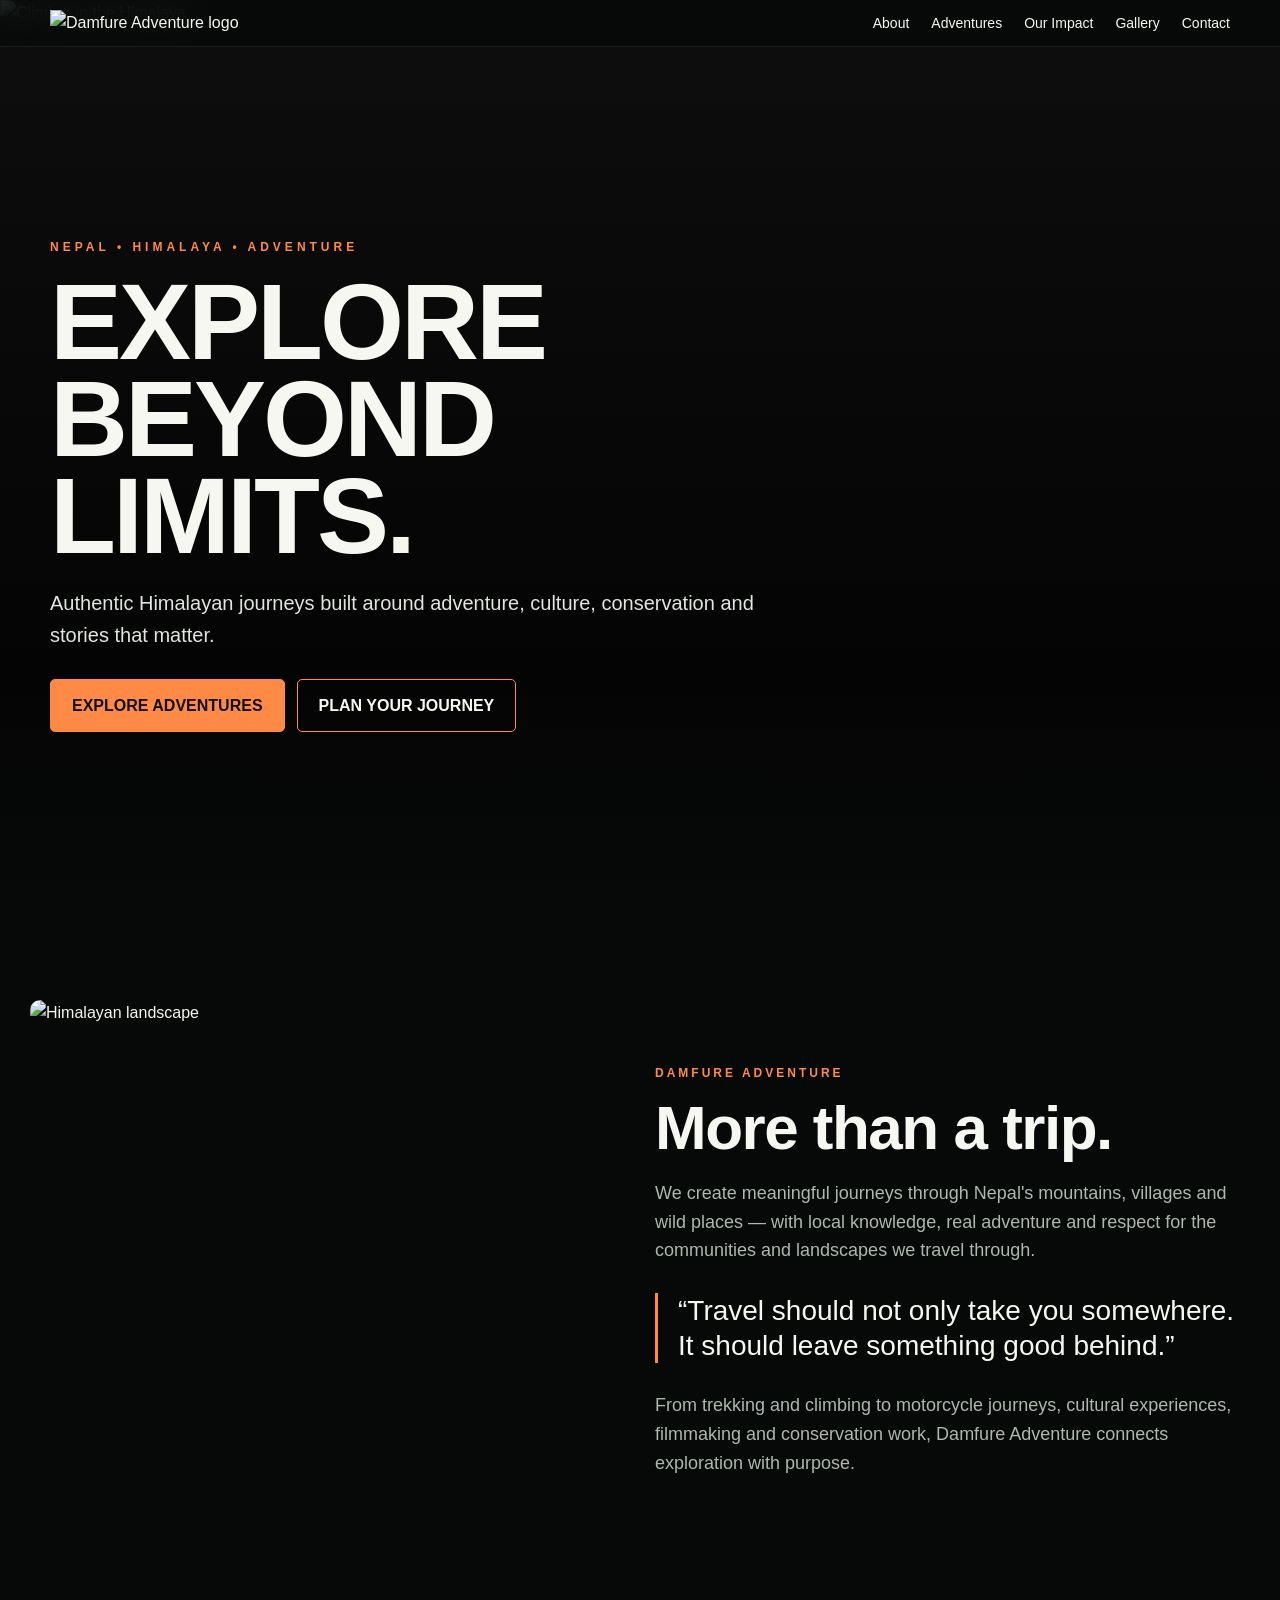
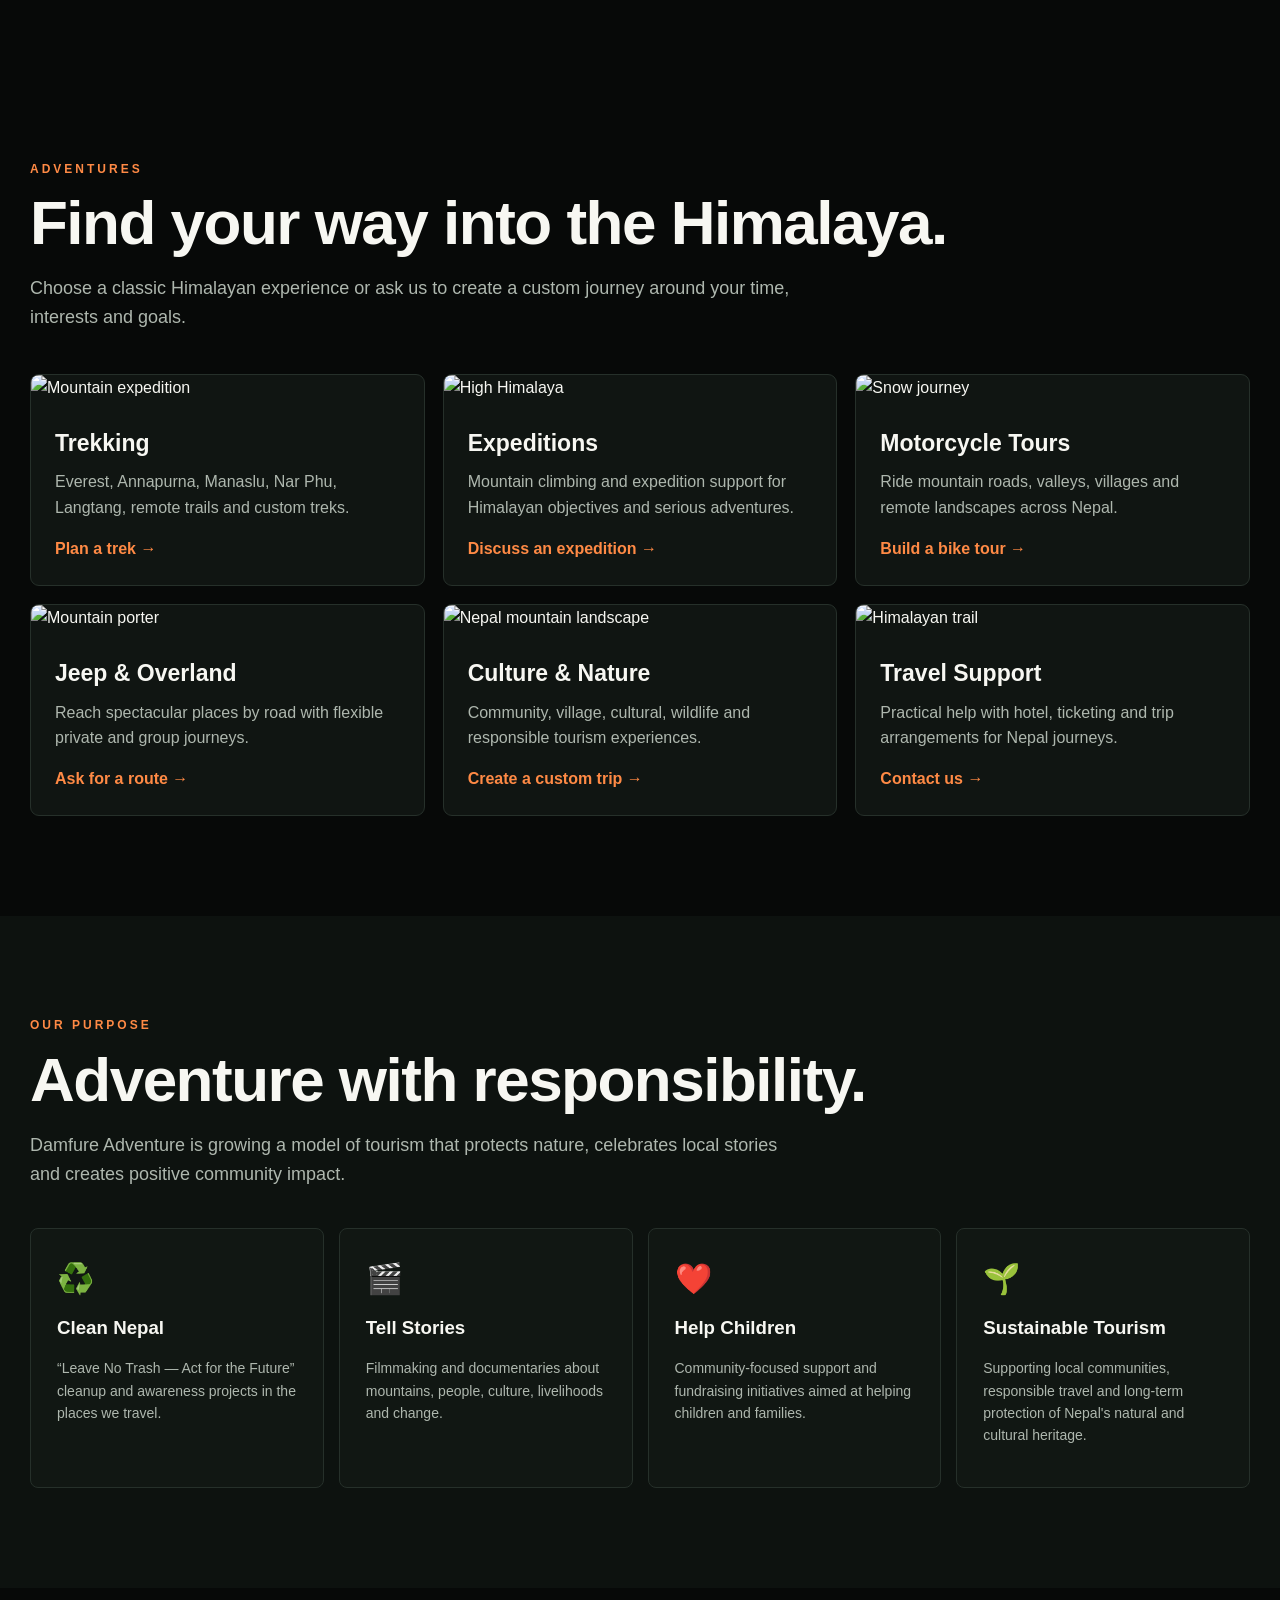
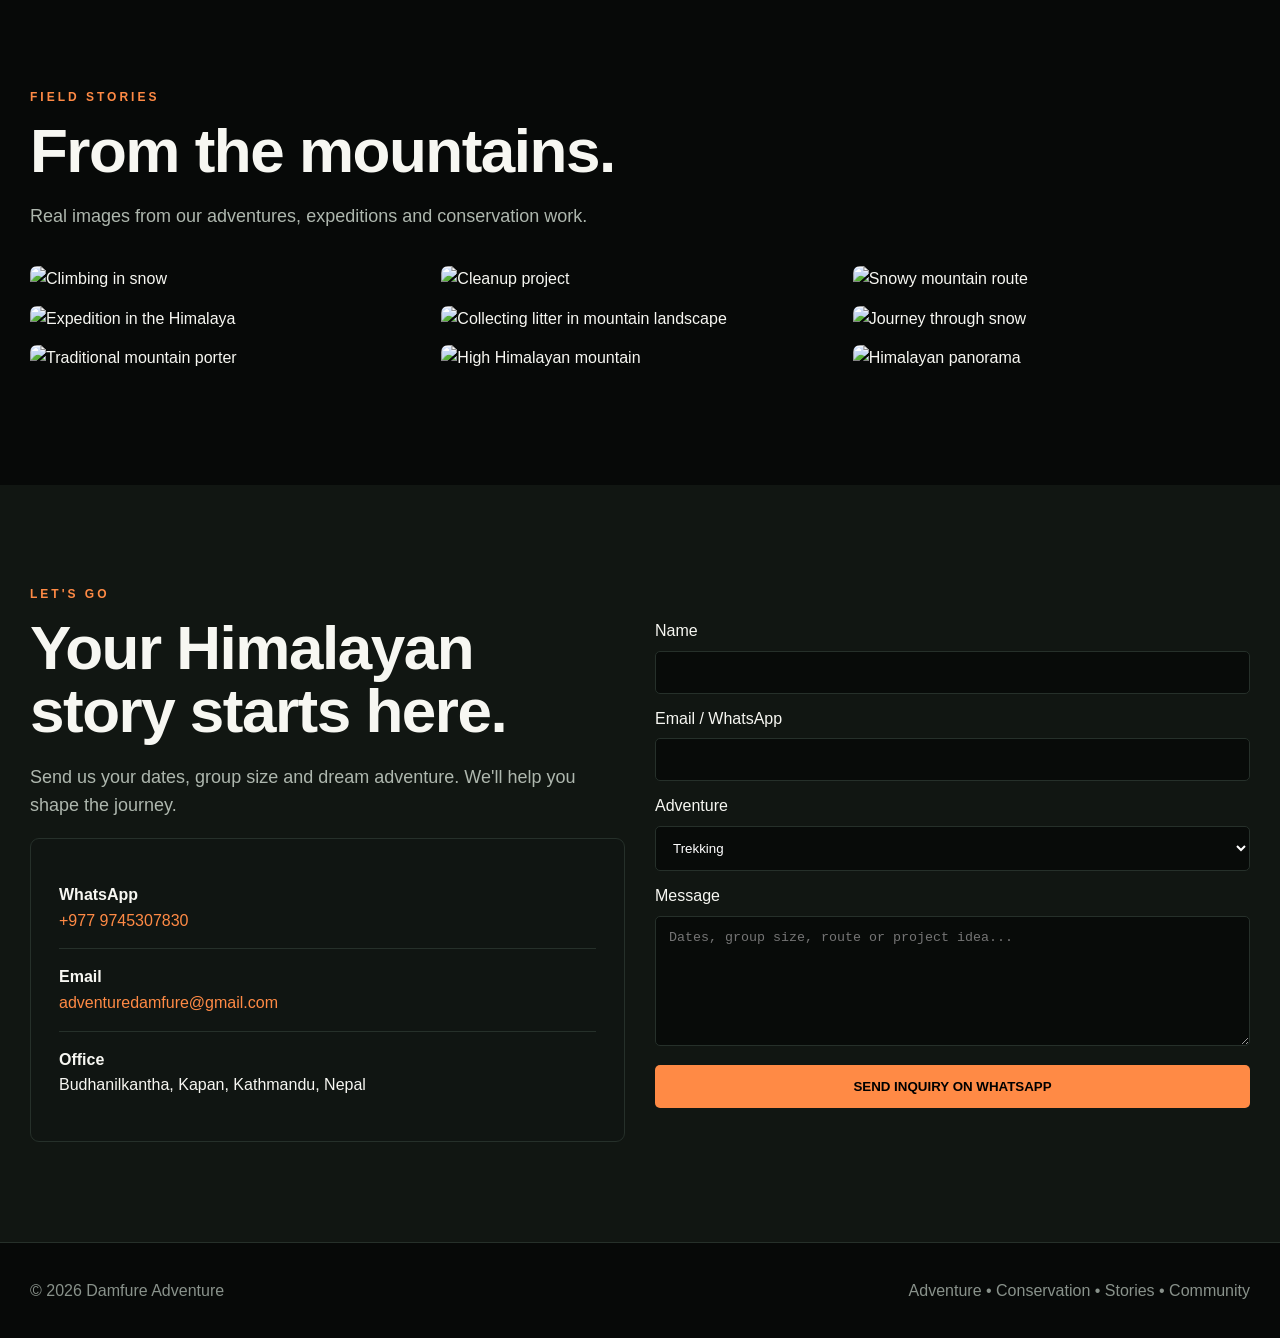
==== index.html @ 3d4c9608 "Add files via upload" ====
<!doctype html>
<html lang="en"><head><meta charset="utf-8"><meta name="viewport" content="width=device-width,initial-scale=1">
<meta name="description" content="Damfure Adventure — Himalayan trekking, expeditions, motorcycle tours, cultural journeys, conservation, filmmaking and sustainable tourism in Nepal.">
<title>Damfure Adventure | Explore Beyond Limits</title><link rel="stylesheet" href="style.css"></head>
<body>
<header class="nav"><div class="navin"><a href="#home"><img class="logo" src="assets/logo.jpg" alt="Damfure Adventure logo"></a>
<button class="menu">MENU</button><nav class="navlinks"><a href="#about">About</a><a href="#adventures">Adventures</a><a href="#impact">Our Impact</a><a href="#gallery">Gallery</a><a href="#contact">Contact</a></nav></div></header>

<section class="hero" id="home"><img class="heroimg" src="assets/mountain-climb.jpg" alt="Climber in the Himalaya"><div class="shade"></div><div class="heroin">
<div class="eyebrow">NEPAL • HIMALAYA • ADVENTURE</div><h1>EXPLORE<br>BEYOND<br>LIMITS.</h1>
<p>Authentic Himalayan journeys built around adventure, culture, conservation and stories that matter.</p>
<div class="buttons"><a class="btn primary" href="#adventures">EXPLORE ADVENTURES</a><a class="btn" href="#contact">PLAN YOUR JOURNEY</a></div>
</div></section>

<section class="section" id="about"><div class="wrap"><div class="aboutgrid"><img class="aboutphoto" src="assets/himalaya-view.jpg" alt="Himalayan landscape"><div>
<div class="kicker">DAMFURE ADVENTURE</div><h2>More than a trip.</h2><p class="lead">We create meaningful journeys through Nepal's mountains, villages and wild places — with local knowledge, real adventure and respect for the communities and landscapes we travel through.</p>
<div class="quote">“Travel should not only take you somewhere. It should leave something good behind.”</div>
<p class="lead">From trekking and climbing to motorcycle journeys, cultural experiences, filmmaking and conservation work, Damfure Adventure connects exploration with purpose.</p>
</div></div></div></section>

<section class="section" id="adventures"><div class="wrap"><div class="kicker">ADVENTURES</div><h2>Find your way into the Himalaya.</h2><p class="lead">Choose a classic Himalayan experience or ask us to create a custom journey around your time, interests and goals.</p>
<div class="grid">
<article class="card"><img class="cardimg" src="assets/expedition.jpg" alt="Mountain expedition"><div class="cardbody"><h3>Trekking</h3><p>Everest, Annapurna, Manaslu, Nar Phu, Langtang, remote trails and custom treks.</p><a class="smalllink" href="#contact">Plan a trek →</a></div></article>
<article class="card"><img class="cardimg" src="assets/high-himalaya.jpg" alt="High Himalaya"><div class="cardbody"><h3>Expeditions</h3><p>Mountain climbing and expedition support for Himalayan objectives and serious adventures.</p><a class="smalllink" href="#contact">Discuss an expedition →</a></div></article>
<article class="card"><img class="cardimg" src="assets/snow-journey.jpg" alt="Snow journey"><div class="cardbody"><h3>Motorcycle Tours</h3><p>Ride mountain roads, valleys, villages and remote landscapes across Nepal.</p><a class="smalllink" href="#contact">Build a bike tour →</a></div></article>
<article class="card"><img class="cardimg" src="assets/porter.jpg" alt="Mountain porter"><div class="cardbody"><h3>Jeep & Overland</h3><p>Reach spectacular places by road with flexible private and group journeys.</p><a class="smalllink" href="#contact">Ask for a route →</a></div></article>
<article class="card"><img class="cardimg" src="assets/himalaya-view.jpg" alt="Nepal mountain landscape"><div class="cardbody"><h3>Culture & Nature</h3><p>Community, village, cultural, wildlife and responsible tourism experiences.</p><a class="smalllink" href="#contact">Create a custom trip →</a></div></article>
<article class="card"><img class="cardimg" src="assets/snow-route.jpg" alt="Himalayan trail"><div class="cardbody"><h3>Travel Support</h3><p>Practical help with hotel, ticketing and trip arrangements for Nepal journeys.</p><a class="smalllink" href="#contact">Contact us →</a></div></article>
</div></div></section>

<section class="section impact" id="impact"><div class="wrap"><div class="kicker">OUR PURPOSE</div><h2>Adventure with responsibility.</h2><p class="lead">Damfure Adventure is growing a model of tourism that protects nature, celebrates local stories and creates positive community impact.</p>
<div class="impactgrid">
<div class="impactcard"><div class="icon">♻️</div><h3>Clean Nepal</h3><p>“Leave No Trash — Act for the Future” cleanup and awareness projects in the places we travel.</p></div>
<div class="impactcard"><div class="icon">🎬</div><h3>Tell Stories</h3><p>Filmmaking and documentaries about mountains, people, culture, livelihoods and change.</p></div>
<div class="impactcard"><div class="icon">❤️</div><h3>Help Children</h3><p>Community-focused support and fundraising initiatives aimed at helping children and families.</p></div>
<div class="impactcard"><div class="icon">🌱</div><h3>Sustainable Tourism</h3><p>Supporting local communities, responsible travel and long-term protection of Nepal's natural and cultural heritage.</p></div>
</div></div></section>

<section class="section" id="gallery"><div class="wrap"><div class="kicker">FIELD STORIES</div><h2>From the mountains.</h2><p class="lead">Real images from our adventures, expeditions and conservation work.</p>
<div class="gallery">
<img src="assets/mountain-climb.jpg" alt="Climbing in snow"><img src="assets/expedition.jpg" alt="Expedition in the Himalaya"><img src="assets/porter.jpg" alt="Traditional mountain porter"><img src="assets/cleanup-team.jpg" alt="Cleanup project"><img src="assets/cleanup-mountain.jpg" alt="Collecting litter in mountain landscape"><img src="assets/high-himalaya.jpg" alt="High Himalayan mountain"><img src="assets/snow-route.jpg" alt="Snowy mountain route"><img src="assets/snow-journey.jpg" alt="Journey through snow"><img src="assets/himalaya-view.jpg" alt="Himalayan panorama">
</div></div></section>

<section class="section contact" id="contact"><div class="wrap"><div class="contactgrid"><div>
<div class="kicker">LET'S GO</div><h2>Your Himalayan story starts here.</h2><p class="lead">Send us your dates, group size and dream adventure. We'll help you shape the journey.</p>
<div class="contactbox">
<div class="contactrow"><strong>WhatsApp</strong><a class="orange" href="https://wa.me/9779745307830">+977 9745307830</a></div>
<div class="contactrow"><strong>Email</strong><a class="orange" href="mailto:adventuredamfure@gmail.com">adventuredamfure@gmail.com</a></div>
<div class="contactrow"><strong>Office</strong>Budhanilkantha, Kapan, Kathmandu, Nepal</div>
</div></div>
<form class="form" id="inquiryForm"><label>Name</label><input id="name" required><label>Email / WhatsApp</label><input id="contact" required>
<label>Adventure</label><select id="trip"><option>Trekking</option><option>Expedition</option><option>Motorcycle Tour</option><option>Jeep / Overland</option><option>Culture / Nature</option><option>Custom Trip</option><option>Cleanup / Conservation</option><option>Filmmaking / Documentary</option><option>Community / Children Support</option></select>
<label>Message</label><textarea id="message" placeholder="Dates, group size, route or project idea..."></textarea><button type="submit">SEND INQUIRY ON WHATSAPP</button></form>
</div></div></section>
<footer class="footer"><div class="footerin"><div>© 2026 Damfure Adventure</div><div>Adventure • Conservation • Stories • Community</div></div></footer>
<script src="script.js"></script></body></html>
---- style.css ----
:root{--black:#070908;--ink:#101512;--white:#f7f7f2;--muted:#aeb7ae;--orange:#ff8a45;--line:#26302a;--gold:#d9b46b}
*{box-sizing:border-box}html{scroll-behavior:smooth}body{margin:0;background:var(--black);color:var(--white);font-family:Inter,Arial,Helvetica,sans-serif;line-height:1.6}a{text-decoration:none;color:inherit}
.nav{position:fixed;z-index:50;top:0;left:0;right:0;background:rgba(7,9,8,.78);backdrop-filter:blur(14px);border-bottom:1px solid rgba(255,255,255,.08)}
.navin{max-width:1220px;margin:auto;padding:10px 20px;display:flex;align-items:center;justify-content:space-between}.logo{height:58px;width:auto}.navlinks{display:flex;gap:22px;align-items:center;font-size:14px}.navlinks a:hover{color:var(--orange)}
.menu{display:none;background:none;border:1px solid var(--line);color:white;padding:9px 12px;border-radius:5px}
.hero{min-height:100vh;position:relative;display:flex;align-items:flex-end;overflow:hidden;background:#111}
.heroimg{position:absolute;inset:0;width:100%;height:100%;object-fit:cover;filter:saturate(.9);opacity:.72}.shade{position:absolute;inset:0;background:linear-gradient(180deg,rgba(0,0,0,.2),rgba(0,0,0,.78) 75%,var(--black))}
.heroin{position:relative;z-index:2;max-width:1220px;width:100%;margin:auto;padding:160px 20px 90px}.eyebrow{color:var(--orange);letter-spacing:4px;font-size:12px;font-weight:800}.hero h1{font-size:clamp(52px,9vw,108px);line-height:.9;margin:16px 0 22px;max-width:900px;letter-spacing:-3px}.hero p{font-size:20px;color:#e0e5df;max-width:720px}.buttons{display:flex;gap:12px;flex-wrap:wrap;margin-top:28px}.btn{display:inline-block;padding:13px 21px;border:1px solid var(--orange);border-radius:5px;font-weight:800}.btn.primary{background:var(--orange);color:#101010}.section{padding:100px 20px}.wrap{max-width:1220px;margin:auto}.kicker{font-size:12px;color:var(--orange);font-weight:800;letter-spacing:3px}.section h2{font-size:clamp(34px,5vw,62px);line-height:1.02;margin:12px 0 20px;letter-spacing:-1.5px}.lead{max-width:780px;color:var(--muted);font-size:18px}.grid{display:grid;grid-template-columns:repeat(3,1fr);gap:18px;margin-top:42px}.card{background:var(--ink);border:1px solid var(--line);border-radius:9px;overflow:hidden}.cardimg{width:100%;height:230px;object-fit:cover}.cardbody{padding:24px}.card h3{margin:0 0 8px;font-size:23px}.card p{color:var(--muted);margin:0 0 15px}.smalllink{color:var(--orange);font-weight:800}.impact{background:#0d120f}.impactgrid{display:grid;grid-template-columns:repeat(4,1fr);gap:15px;margin-top:40px}.impactcard{padding:26px;border:1px solid var(--line);background:#111713;border-radius:8px}.impactcard .icon{font-size:30px}.impactcard h3{margin:10px 0 5px}.impactcard p{color:var(--muted);font-size:14px}
.gallery{columns:3 260px;column-gap:14px;margin-top:35px}.gallery img{width:100%;margin:0 0 14px;border-radius:7px;display:block;break-inside:avoid}.aboutgrid,.contactgrid{display:grid;grid-template-columns:1fr 1fr;gap:30px;align-items:center}.aboutphoto{width:100%;height:560px;object-fit:cover;border-radius:10px}.quote{font-size:28px;line-height:1.25;border-left:3px solid var(--orange);padding-left:20px;margin:28px 0}.contact{background:#111612}.contactbox{background:var(--ink);padding:28px;border:1px solid var(--line);border-radius:9px}.contactrow{padding:15px 0;border-bottom:1px solid var(--line)}.contactrow:last-child{border-bottom:0}.contactrow strong{display:block}.orange{color:var(--orange)}
.form input,.form textarea,.form select{width:100%;padding:13px;margin:7px 0 12px;background:#080b09;color:white;border:1px solid var(--line);border-radius:5px}.form textarea{min-height:130px}.form button{width:100%;padding:14px;background:var(--orange);border:0;border-radius:5px;font-weight:900;cursor:pointer}.footer{padding:35px 20px;border-top:1px solid var(--line);color:#89928b}.footerin{max-width:1220px;margin:auto;display:flex;justify-content:space-between;gap:20px;flex-wrap:wrap}
@media(max-width:850px){.navlinks{display:none}.menu{display:block}.nav.open .navlinks{display:flex;position:absolute;left:0;right:0;top:78px;background:#090c0a;flex-direction:column;padding:20px}.grid,.impactgrid,.aboutgrid,.contactgrid{grid-template-columns:1fr}.hero h1{font-size:60px}.aboutphoto{height:420px}.section{padding:75px 18px}}
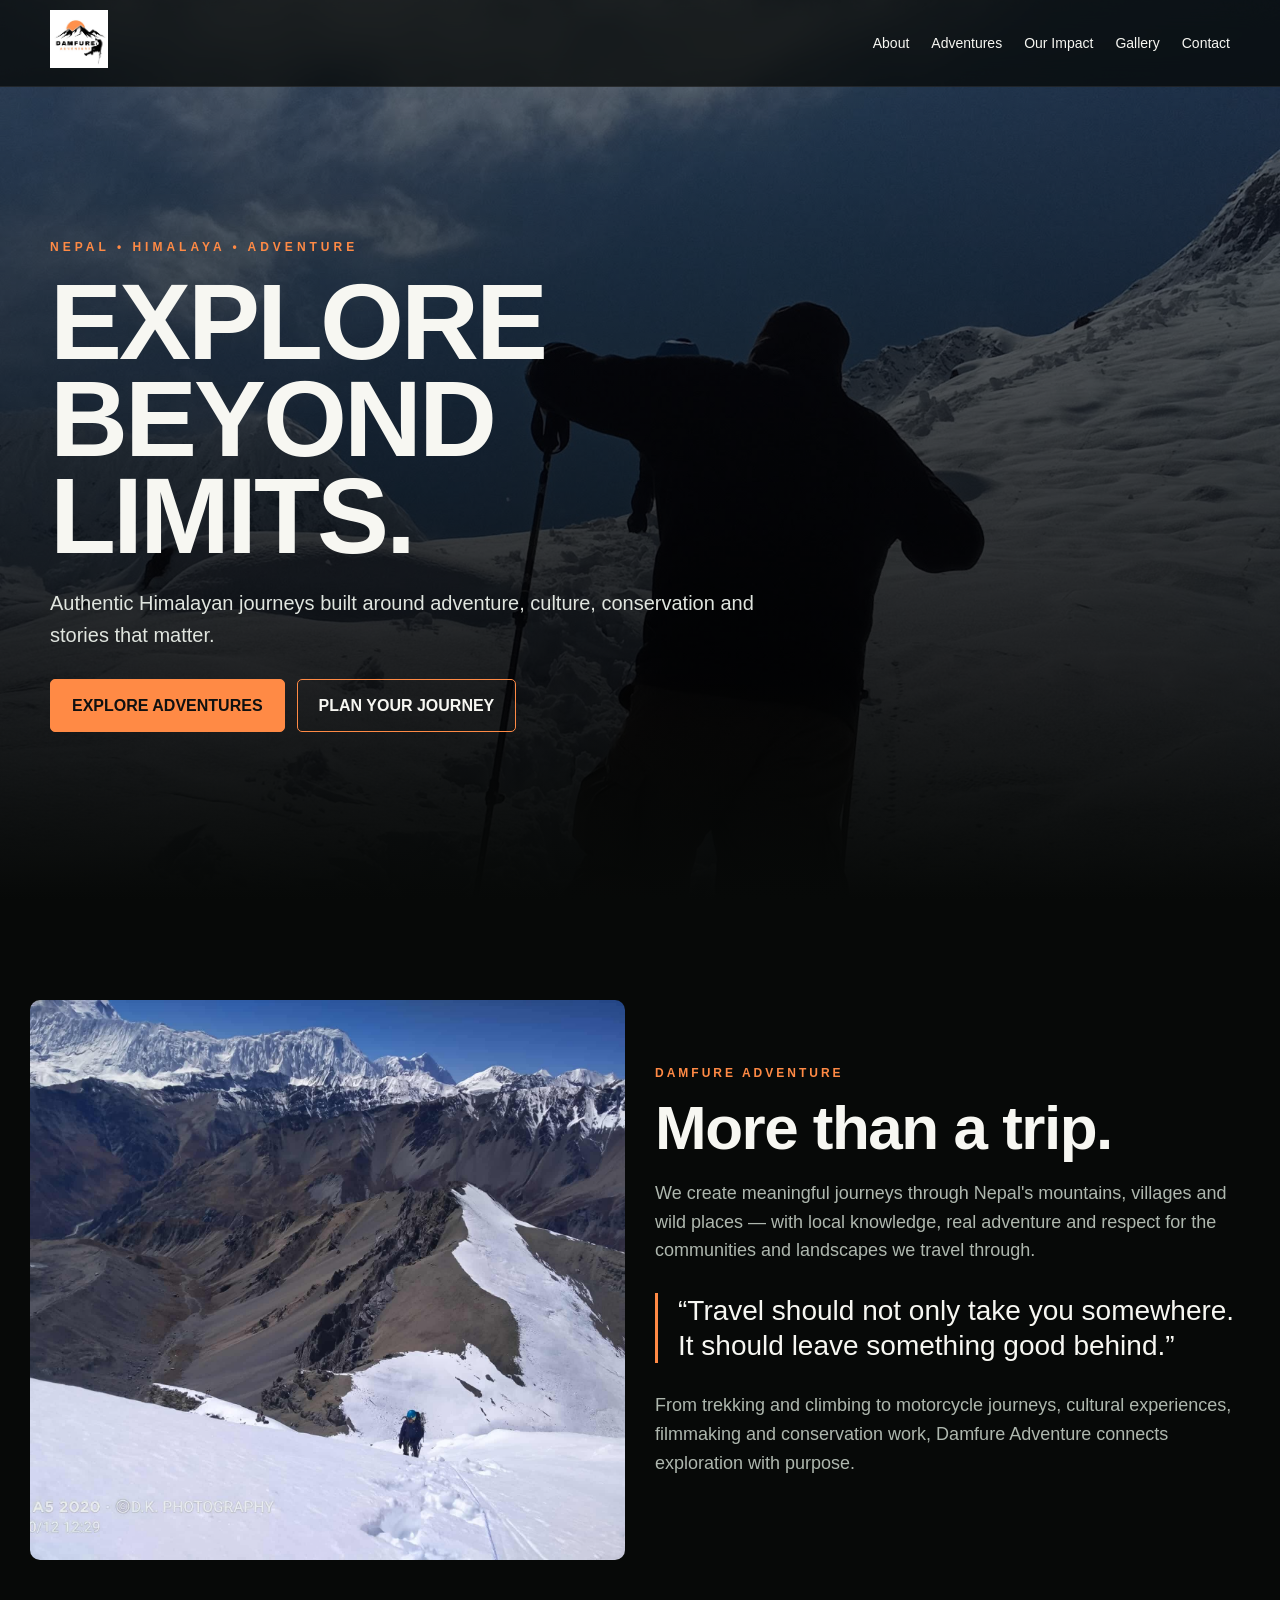
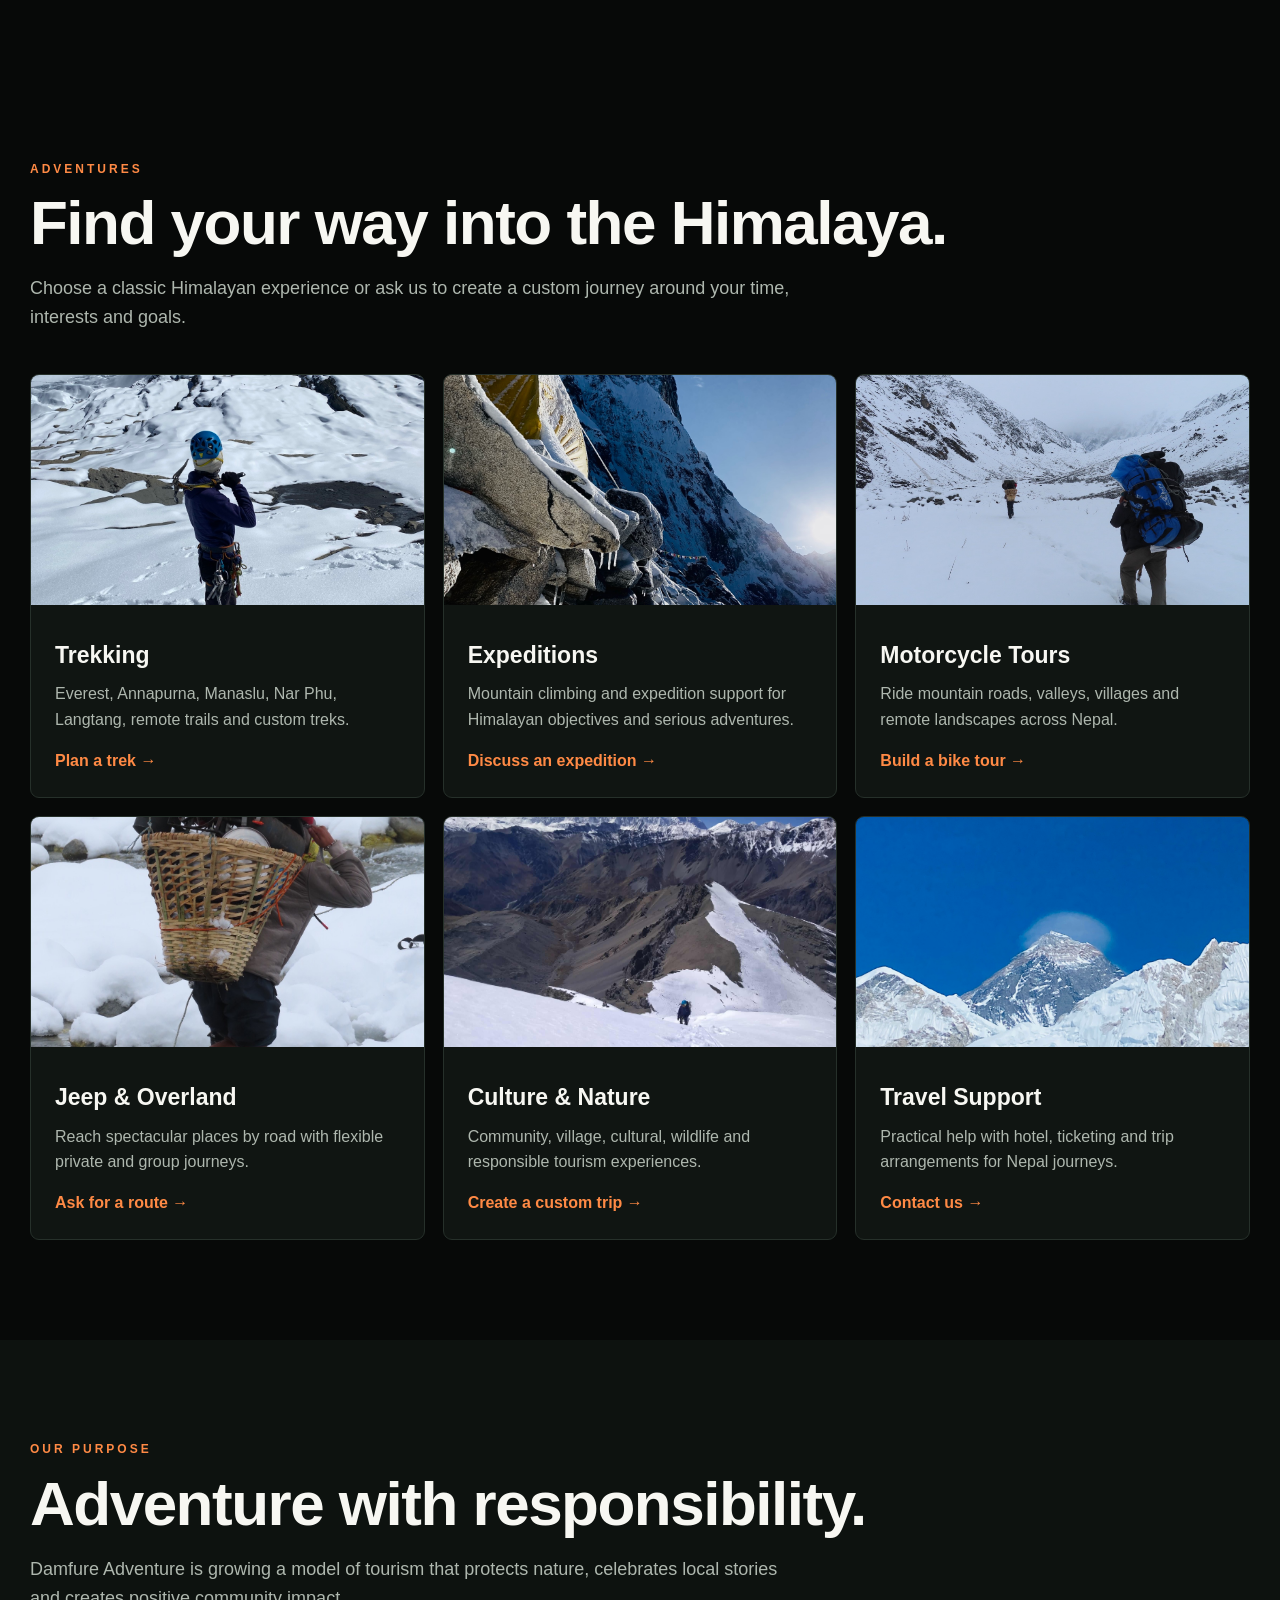
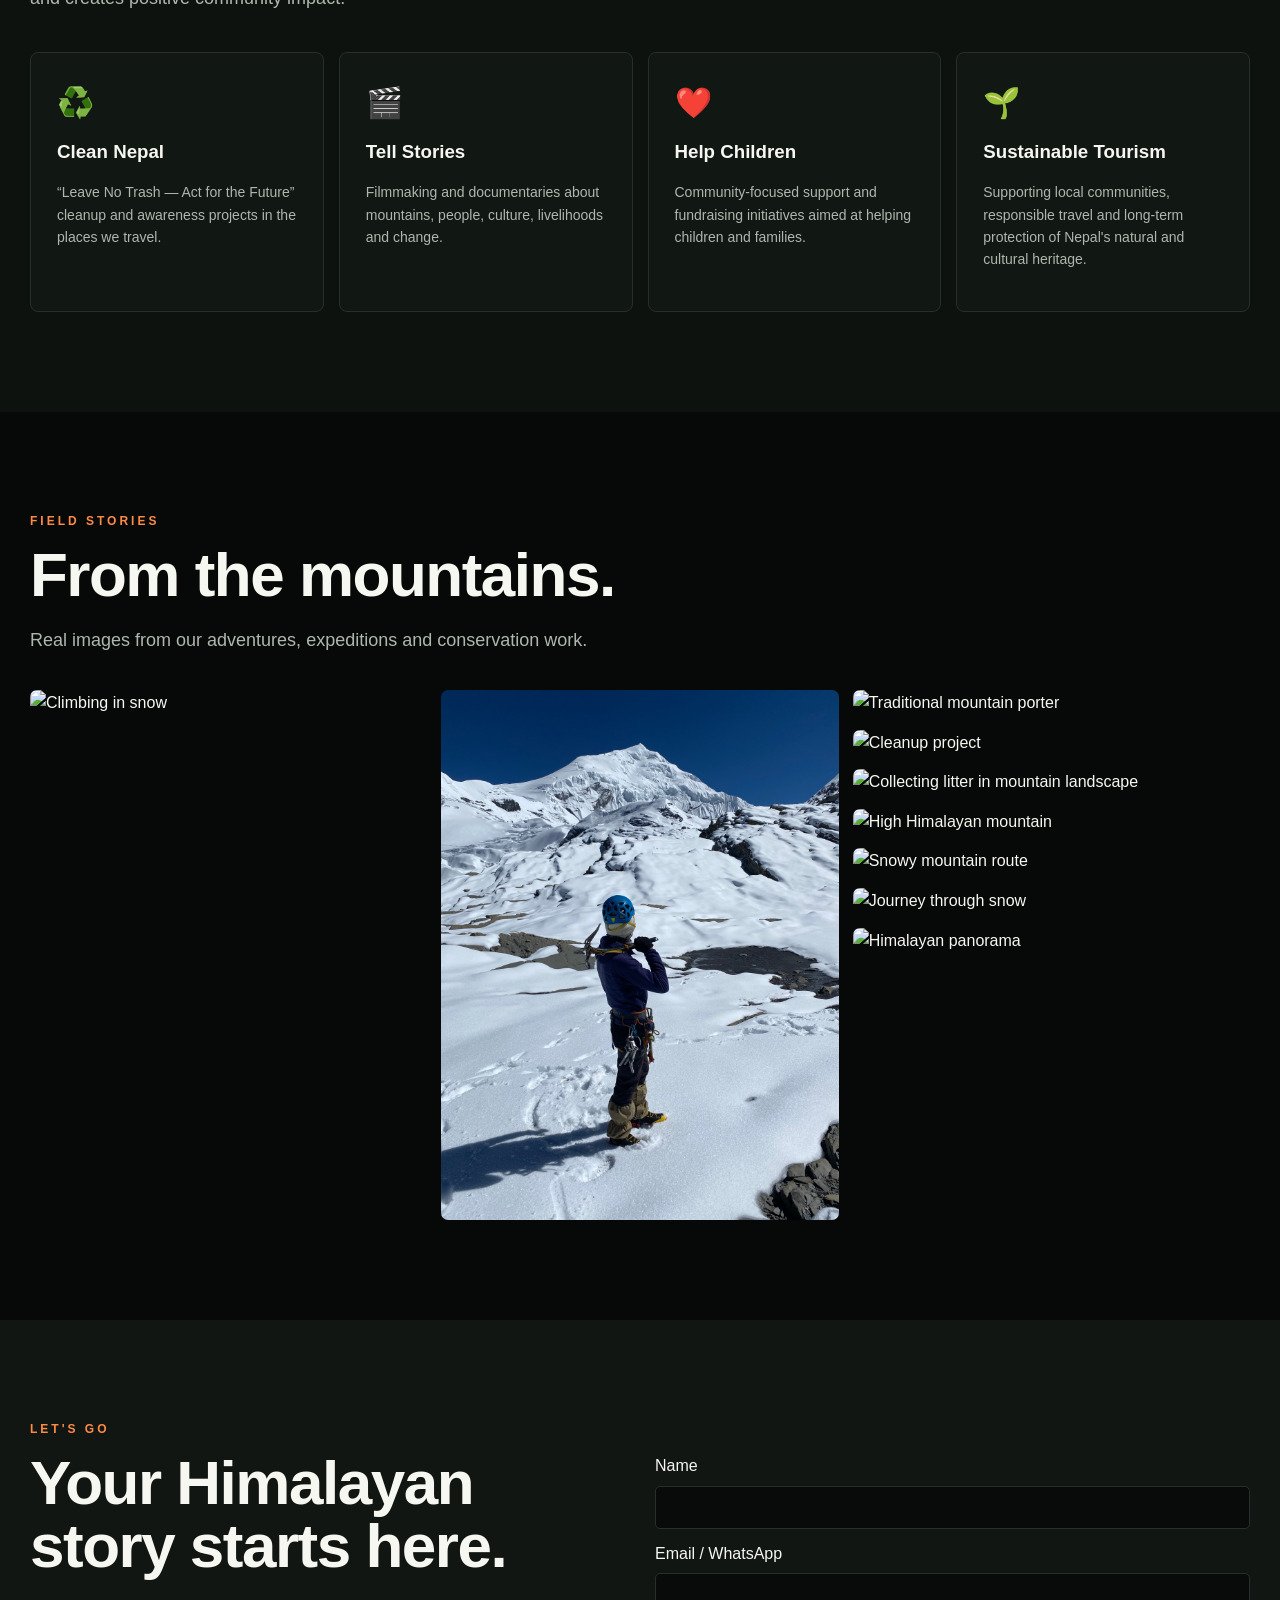
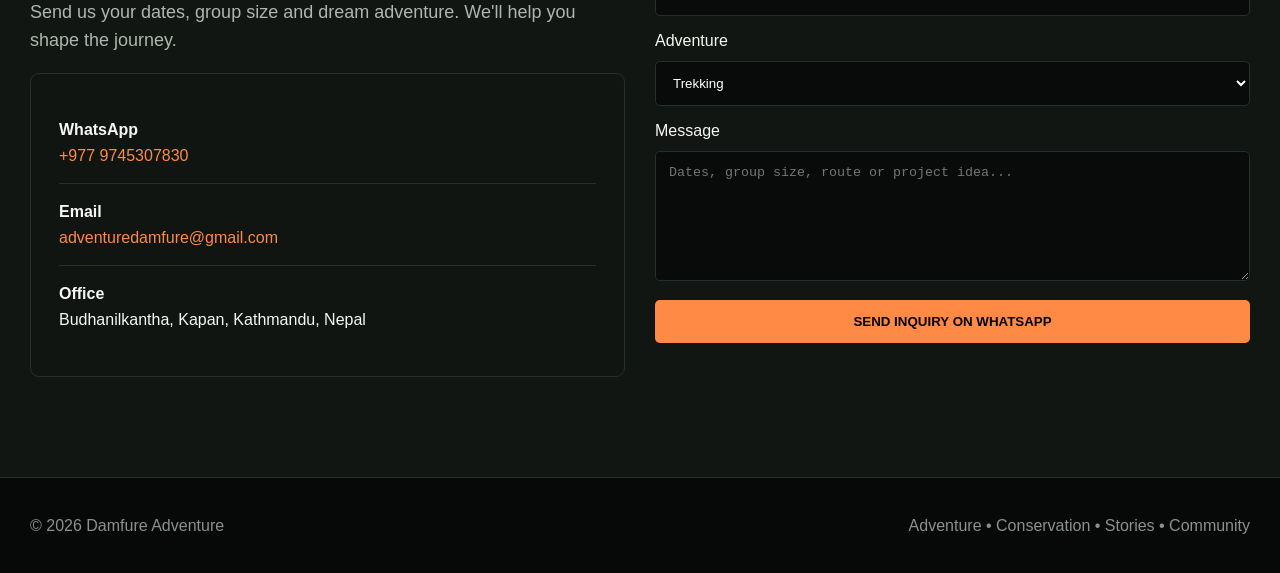
==== commit cd081dd5: "Fix asset paths for images in index.html Updated asset paths in index.html to use 'assets/assets/' f" ====
--- a/index.html
+++ b/index.html
@@ -3,16 +3,16 @@
 <meta name="description" content="Damfure Adventure — Himalayan trekking, expeditions, motorcycle tours, cultural journeys, conservation, filmmaking and sustainable tourism in Nepal.">
 <title>Damfure Adventure | Explore Beyond Limits</title><link rel="stylesheet" href="style.css"></head>
 <body>
-<header class="nav"><div class="navin"><a href="#home"><img class="logo" src="assets/logo.jpg" alt="Damfure Adventure logo"></a>
+<header class="nav"><div class="navin"><a href="#home"><img class="logo" src="assets/assets/logo.jpg" alt="Damfure Adventure logo"></a>
 <button class="menu">MENU</button><nav class="navlinks"><a href="#about">About</a><a href="#adventures">Adventures</a><a href="#impact">Our Impact</a><a href="#gallery">Gallery</a><a href="#contact">Contact</a></nav></div></header>
 
-<section class="hero" id="home"><img class="heroimg" src="assets/mountain-climb.jpg" alt="Climber in the Himalaya"><div class="shade"></div><div class="heroin">
+<section class="hero" id="home"><img class="heroimg" src="assets/assets/mountain-climb.jpg" alt="Climber in the Himalaya"><div class="shade"></div><div class="heroin">
 <div class="eyebrow">NEPAL • HIMALAYA • ADVENTURE</div><h1>EXPLORE<br>BEYOND<br>LIMITS.</h1>
 <p>Authentic Himalayan journeys built around adventure, culture, conservation and stories that matter.</p>
 <div class="buttons"><a class="btn primary" href="#adventures">EXPLORE ADVENTURES</a><a class="btn" href="#contact">PLAN YOUR JOURNEY</a></div>
 </div></section>
 
-<section class="section" id="about"><div class="wrap"><div class="aboutgrid"><img class="aboutphoto" src="assets/himalaya-view.jpg" alt="Himalayan landscape"><div>
+<section class="section" id="about"><div class="wrap"><div class="aboutgrid"><img class="aboutphoto" src="assets/assets/himalaya-view.jpg" alt="Himalayan landscape"><div>
 <div class="kicker">DAMFURE ADVENTURE</div><h2>More than a trip.</h2><p class="lead">We create meaningful journeys through Nepal's mountains, villages and wild places — with local knowledge, real adventure and respect for the communities and landscapes we travel through.</p>
 <div class="quote">“Travel should not only take you somewhere. It should leave something good behind.”</div>
 <p class="lead">From trekking and climbing to motorcycle journeys, cultural experiences, filmmaking and conservation work, Damfure Adventure connects exploration with purpose.</p>
@@ -20,12 +20,12 @@
 
 <section class="section" id="adventures"><div class="wrap"><div class="kicker">ADVENTURES</div><h2>Find your way into the Himalaya.</h2><p class="lead">Choose a classic Himalayan experience or ask us to create a custom journey around your time, interests and goals.</p>
 <div class="grid">
-<article class="card"><img class="cardimg" src="assets/expedition.jpg" alt="Mountain expedition"><div class="cardbody"><h3>Trekking</h3><p>Everest, Annapurna, Manaslu, Nar Phu, Langtang, remote trails and custom treks.</p><a class="smalllink" href="#contact">Plan a trek →</a></div></article>
-<article class="card"><img class="cardimg" src="assets/high-himalaya.jpg" alt="High Himalaya"><div class="cardbody"><h3>Expeditions</h3><p>Mountain climbing and expedition support for Himalayan objectives and serious adventures.</p><a class="smalllink" href="#contact">Discuss an expedition →</a></div></article>
-<article class="card"><img class="cardimg" src="assets/snow-journey.jpg" alt="Snow journey"><div class="cardbody"><h3>Motorcycle Tours</h3><p>Ride mountain roads, valleys, villages and remote landscapes across Nepal.</p><a class="smalllink" href="#contact">Build a bike tour →</a></div></article>
-<article class="card"><img class="cardimg" src="assets/porter.jpg" alt="Mountain porter"><div class="cardbody"><h3>Jeep & Overland</h3><p>Reach spectacular places by road with flexible private and group journeys.</p><a class="smalllink" href="#contact">Ask for a route →</a></div></article>
-<article class="card"><img class="cardimg" src="assets/himalaya-view.jpg" alt="Nepal mountain landscape"><div class="cardbody"><h3>Culture & Nature</h3><p>Community, village, cultural, wildlife and responsible tourism experiences.</p><a class="smalllink" href="#contact">Create a custom trip →</a></div></article>
-<article class="card"><img class="cardimg" src="assets/snow-route.jpg" alt="Himalayan trail"><div class="cardbody"><h3>Travel Support</h3><p>Practical help with hotel, ticketing and trip arrangements for Nepal journeys.</p><a class="smalllink" href="#contact">Contact us →</a></div></article>
+<article class="card"><img class="cardimg" src="assets/assets/expedition.jpg" alt="Mountain expedition"><div class="cardbody"><h3>Trekking</h3><p>Everest, Annapurna, Manaslu, Nar Phu, Langtang, remote trails and custom treks.</p><a class="smalllink" href="#contact">Plan a trek →</a></div></article>
+<article class="card"><img class="cardimg" src="assets/assets/high-himalaya.jpg" alt="High Himalaya"><div class="cardbody"><h3>Expeditions</h3><p>Mountain climbing and expedition support for Himalayan objectives and serious adventures.</p><a class="smalllink" href="#contact">Discuss an expedition →</a></div></article>
+<article class="card"><img class="cardimg" src="assets/assets/snow-journey.jpg" alt="Snow journey"><div class="cardbody"><h3>Motorcycle Tours</h3><p>Ride mountain roads, valleys, villages and remote landscapes across Nepal.</p><a class="smalllink" href="#contact">Build a bike tour →</a></div></article>
+<article class="card"><img class="cardimg" src="assets/assets/porter.jpg" alt="Mountain porter"><div class="cardbody"><h3>Jeep & Overland</h3><p>Reach spectacular places by road with flexible private and group journeys.</p><a class="smalllink" href="#contact">Ask for a route →</a></div></article>
+<article class="card"><img class="cardimg" src="assets/assets/himalaya-view.jpg" alt="Nepal mountain landscape"><div class="cardbody"><h3>Culture & Nature</h3><p>Community, village, cultural, wildlife and responsible tourism experiences.</p><a class="smalllink" href="#contact">Create a custom trip →</a></div></article>
+<article class="card"><img class="cardimg" src="assets/assets/snow-route.jpg" alt="Himalayan trail"><div class="cardbody"><h3>Travel Support</h3><p>Practical help with hotel, ticketing and trip arrangements for Nepal journeys.</p><a class="smalllink" href="#contact">Contact us →</a></div></article>
 </div></div></section>
 
 <section class="section impact" id="impact"><div class="wrap"><div class="kicker">OUR PURPOSE</div><h2>Adventure with responsibility.</h2><p class="lead">Damfure Adventure is growing a model of tourism that protects nature, celebrates local stories and creates positive community impact.</p>
@@ -38,7 +38,7 @@
 
 <section class="section" id="gallery"><div class="wrap"><div class="kicker">FIELD STORIES</div><h2>From the mountains.</h2><p class="lead">Real images from our adventures, expeditions and conservation work.</p>
 <div class="gallery">
-<img src="assets/mountain-climb.jpg" alt="Climbing in snow"><img src="assets/expedition.jpg" alt="Expedition in the Himalaya"><img src="assets/porter.jpg" alt="Traditional mountain porter"><img src="assets/cleanup-team.jpg" alt="Cleanup project"><img src="assets/cleanup-mountain.jpg" alt="Collecting litter in mountain landscape"><img src="assets/high-himalaya.jpg" alt="High Himalayan mountain"><img src="assets/snow-route.jpg" alt="Snowy mountain route"><img src="assets/snow-journey.jpg" alt="Journey through snow"><img src="assets/himalaya-view.jpg" alt="Himalayan panorama">
+<img src="assets/mountain-climb.jpg" alt="Climbing in snow"><img src="assets/assets/expedition.jpg" alt="Expedition in the Himalaya"><img src="assets/porter.jpg" alt="Traditional mountain porter"><img src="assets/cleanup-team.jpg" alt="Cleanup project"><img src="assets/cleanup-mountain.jpg" alt="Collecting litter in mountain landscape"><img src="assets/high-himalaya.jpg" alt="High Himalayan mountain"><img src="assets/snow-route.jpg" alt="Snowy mountain route"><img src="assets/snow-journey.jpg" alt="Journey through snow"><img src="assets/himalaya-view.jpg" alt="Himalayan panorama">
 </div></div></section>
 
 <section class="section contact" id="contact"><div class="wrap"><div class="contactgrid"><div>
@@ -53,4 +53,4 @@
 <label>Message</label><textarea id="message" placeholder="Dates, group size, route or project idea..."></textarea><button type="submit">SEND INQUIRY ON WHATSAPP</button></form>
 </div></div></section>
 <footer class="footer"><div class="footerin"><div>© 2026 Damfure Adventure</div><div>Adventure • Conservation • Stories • Community</div></div></footer>
-<script src="script.js"></script></body></html>+<script src="script.js"></script></body></html>
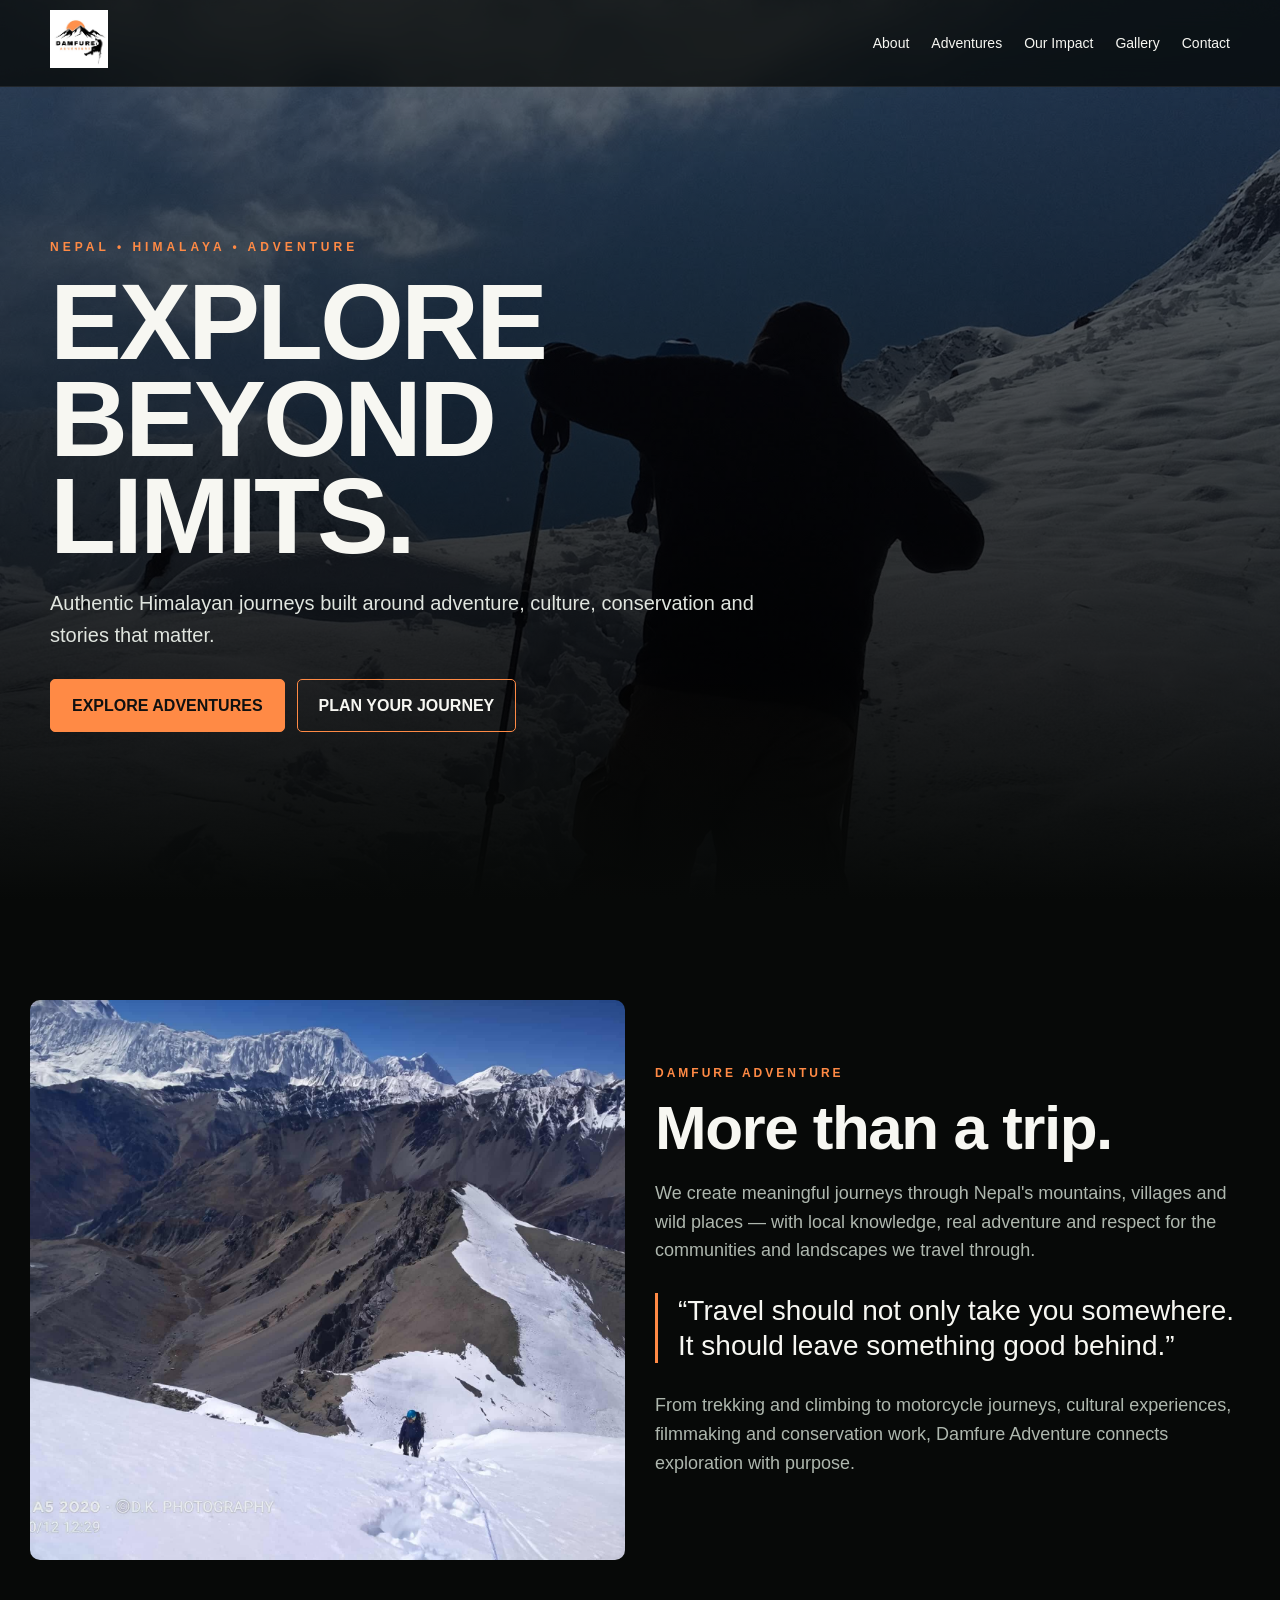
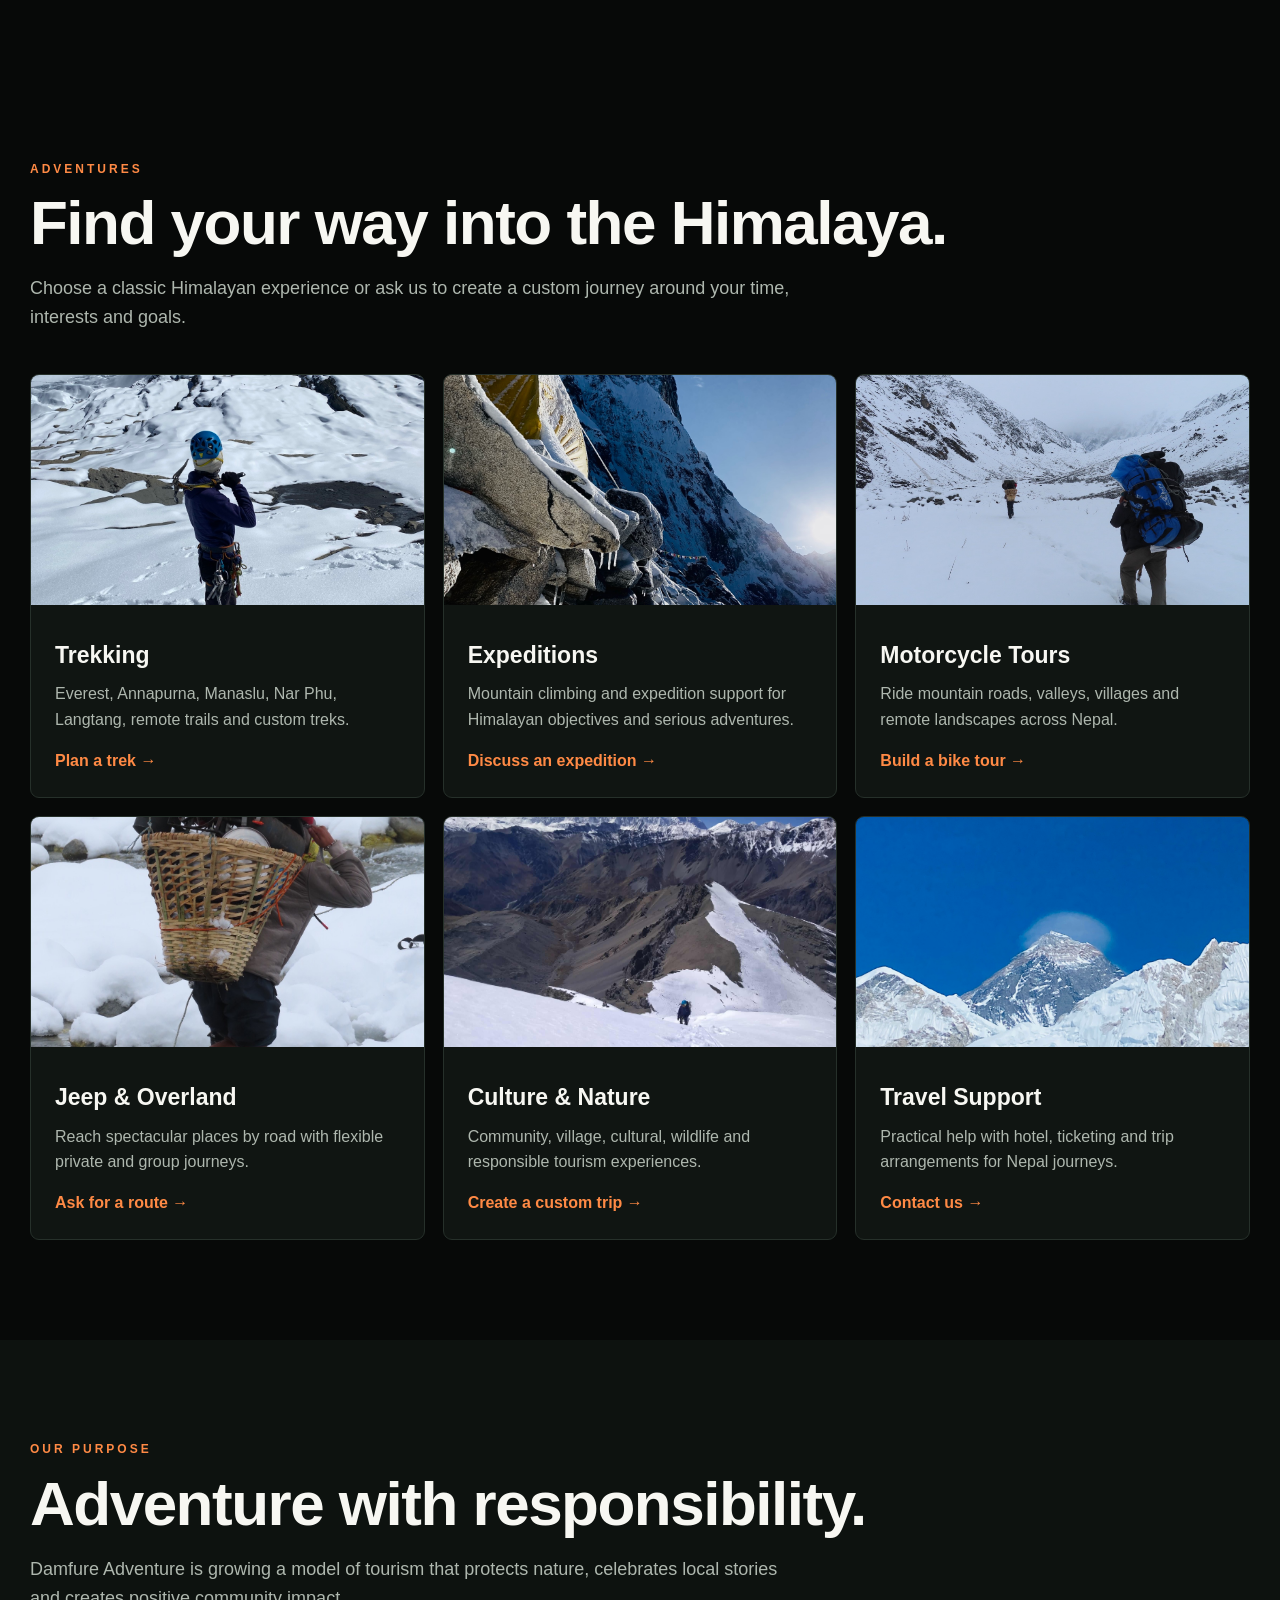
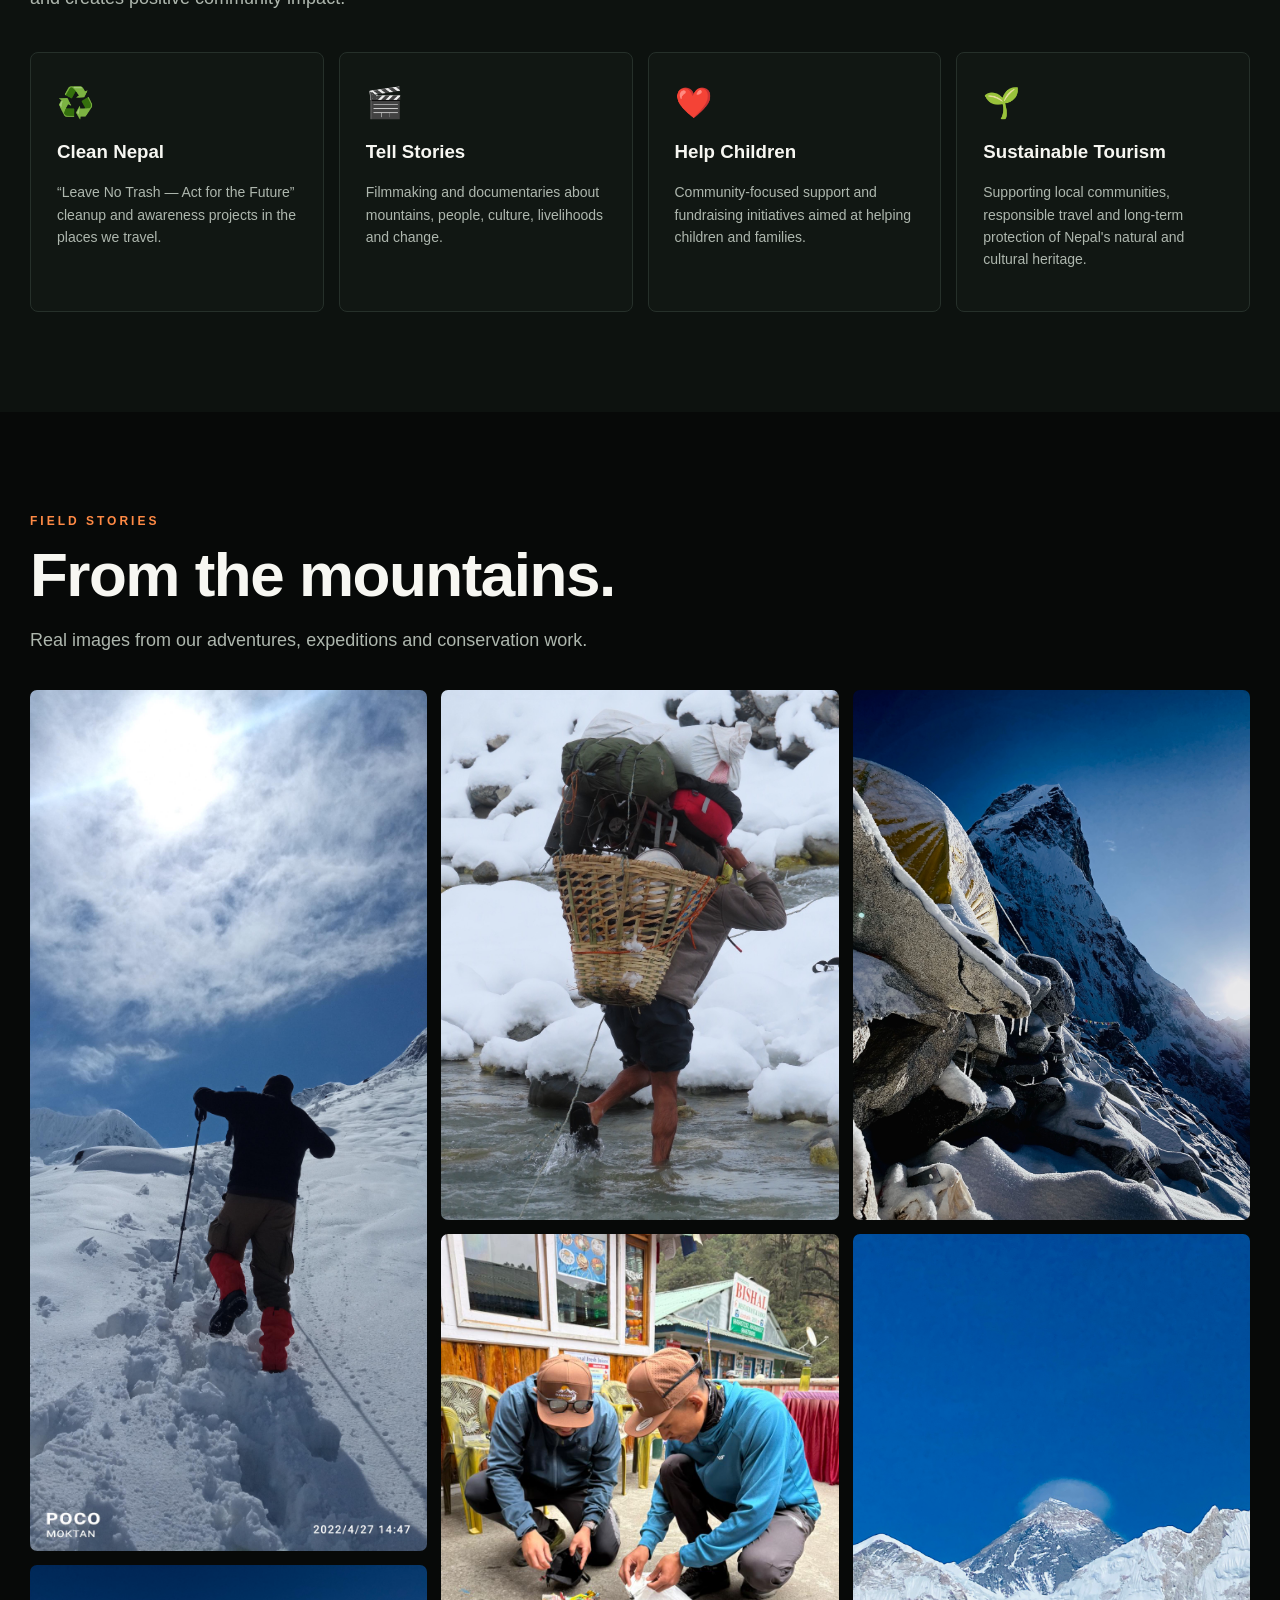
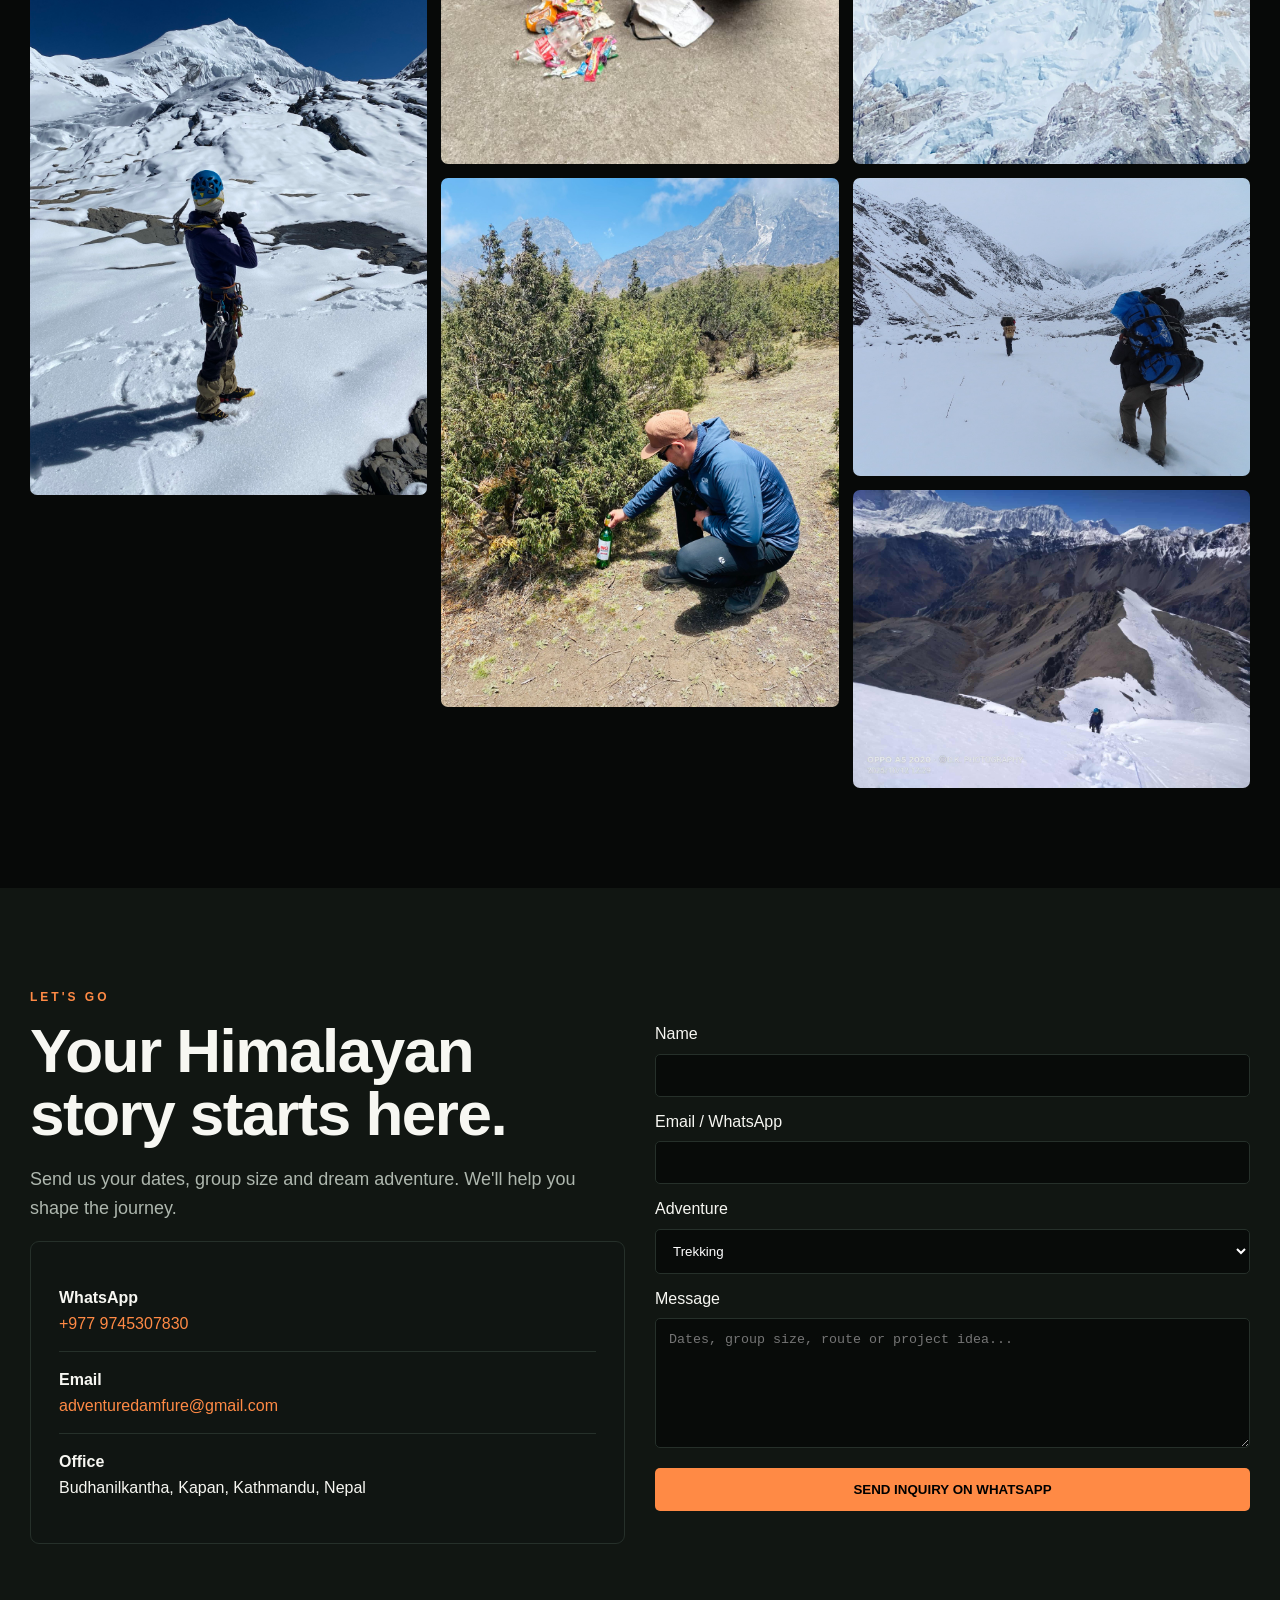
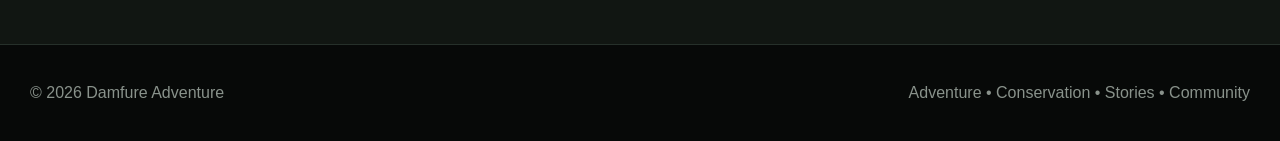
==== commit 6d969f22: "Update index.html" ====
--- a/index.html
+++ b/index.html
@@ -38,7 +38,7 @@
 
 <section class="section" id="gallery"><div class="wrap"><div class="kicker">FIELD STORIES</div><h2>From the mountains.</h2><p class="lead">Real images from our adventures, expeditions and conservation work.</p>
 <div class="gallery">
-<img src="assets/mountain-climb.jpg" alt="Climbing in snow"><img src="assets/assets/expedition.jpg" alt="Expedition in the Himalaya"><img src="assets/porter.jpg" alt="Traditional mountain porter"><img src="assets/cleanup-team.jpg" alt="Cleanup project"><img src="assets/cleanup-mountain.jpg" alt="Collecting litter in mountain landscape"><img src="assets/high-himalaya.jpg" alt="High Himalayan mountain"><img src="assets/snow-route.jpg" alt="Snowy mountain route"><img src="assets/snow-journey.jpg" alt="Journey through snow"><img src="assets/himalaya-view.jpg" alt="Himalayan panorama">
+<img src="assets/assets/mountain-climb.jpg" alt="Climbing in snow"><img src="assets/assets/expedition.jpg" alt="Expedition in the Himalaya"><img src="assets/assets/porter.jpg" alt="Traditional mountain porter"><img src="assets/assets/cleanup-team.jpg" alt="Cleanup project"><img src="assets/assets/cleanup-mountain.jpg" alt="Collecting litter in mountain landscape"><img src="assets/assets/high-himalaya.jpg" alt="High Himalayan mountain"><img src="assets/assets/snow-route.jpg" alt="Snowy mountain route"><img src="assets/assets/snow-journey.jpg" alt="Journey through snow"><img src="assets/assets/himalaya-view.jpg" alt="Himalayan panorama">
 </div></div></section>
 
 <section class="section contact" id="contact"><div class="wrap"><div class="contactgrid"><div>
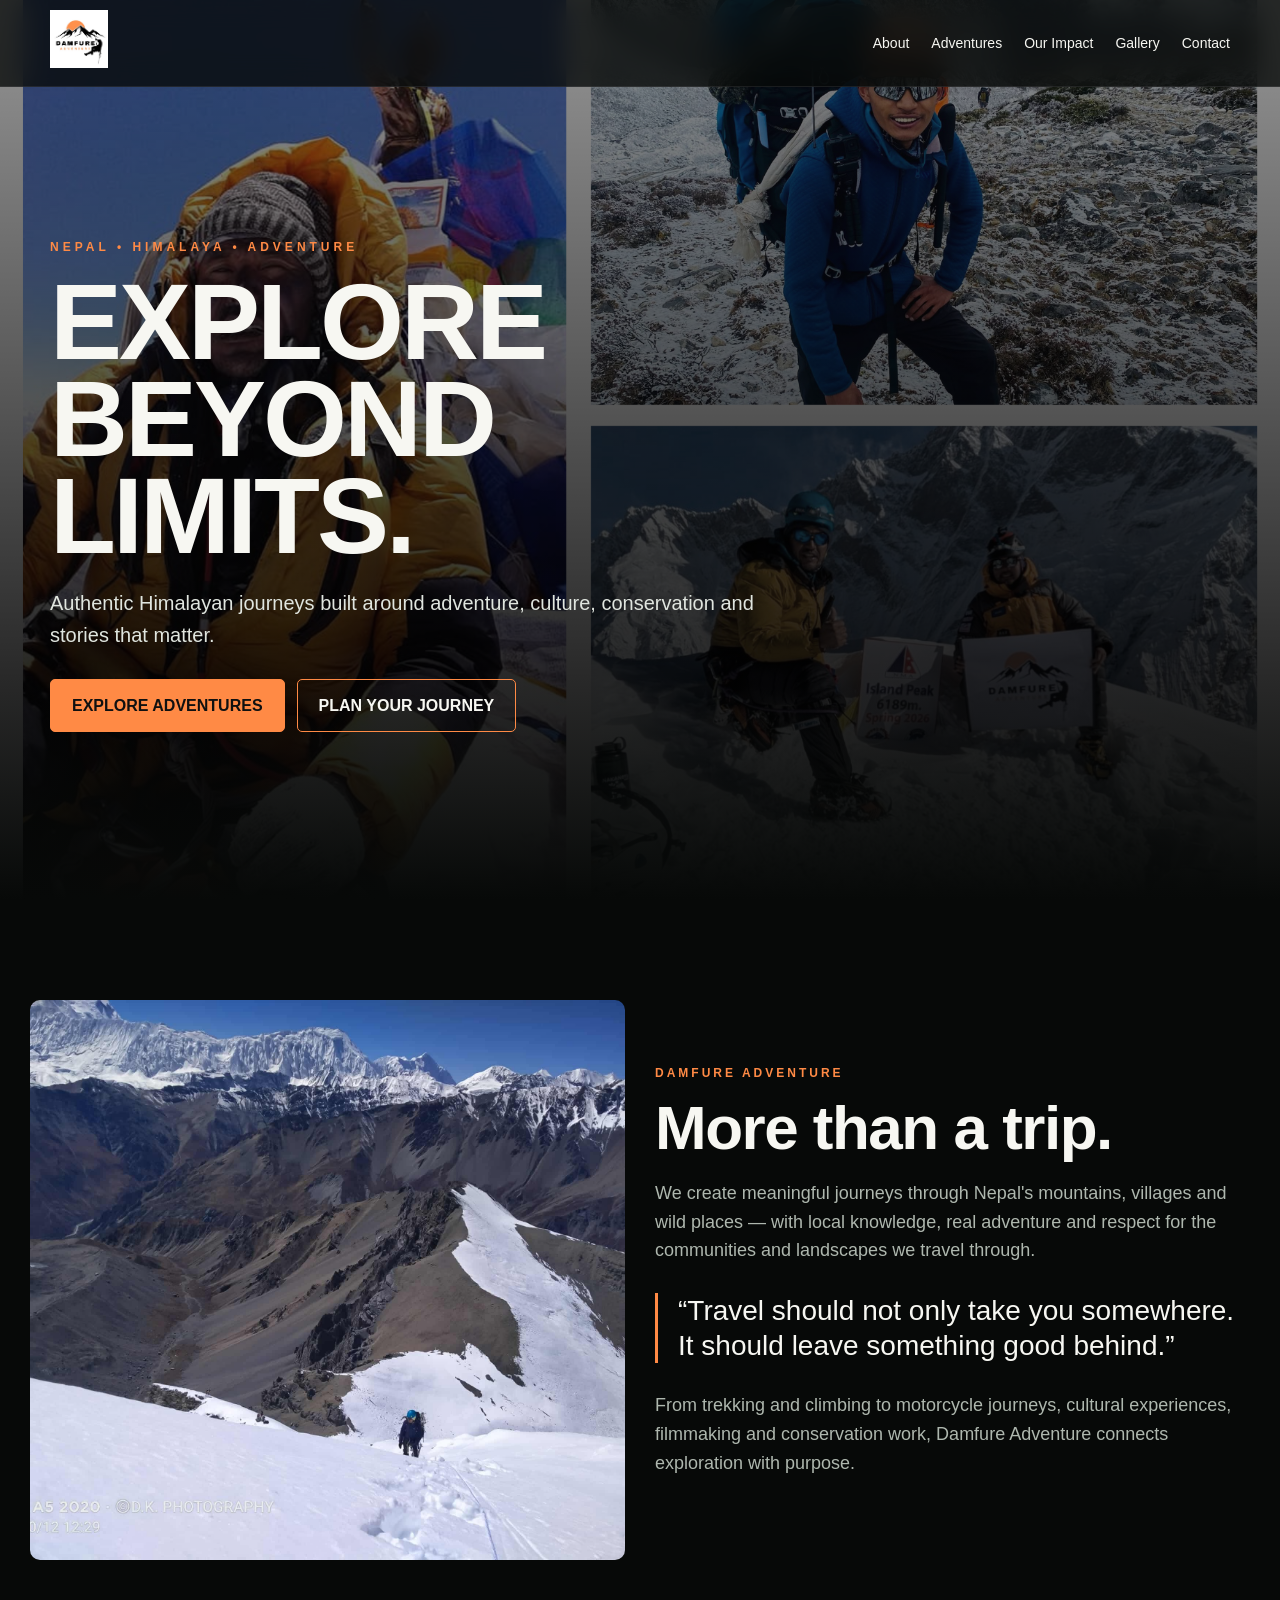
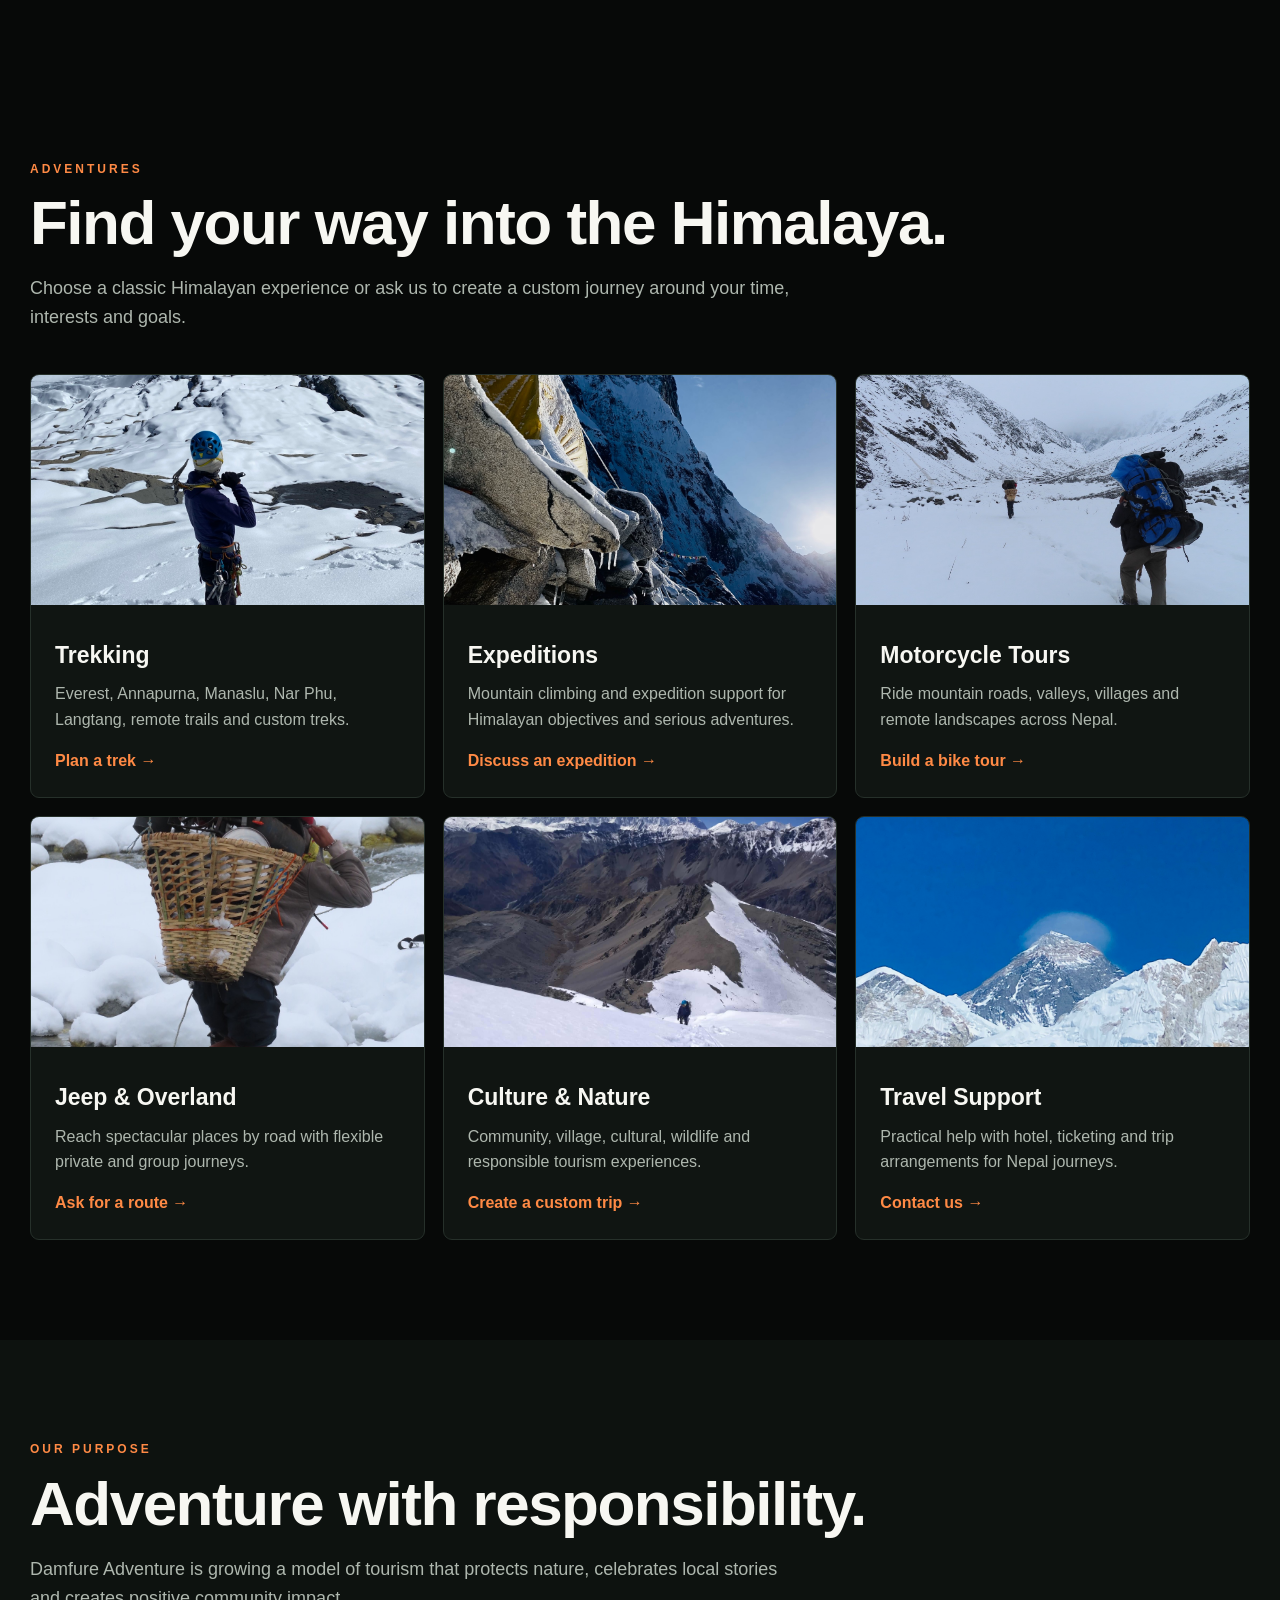
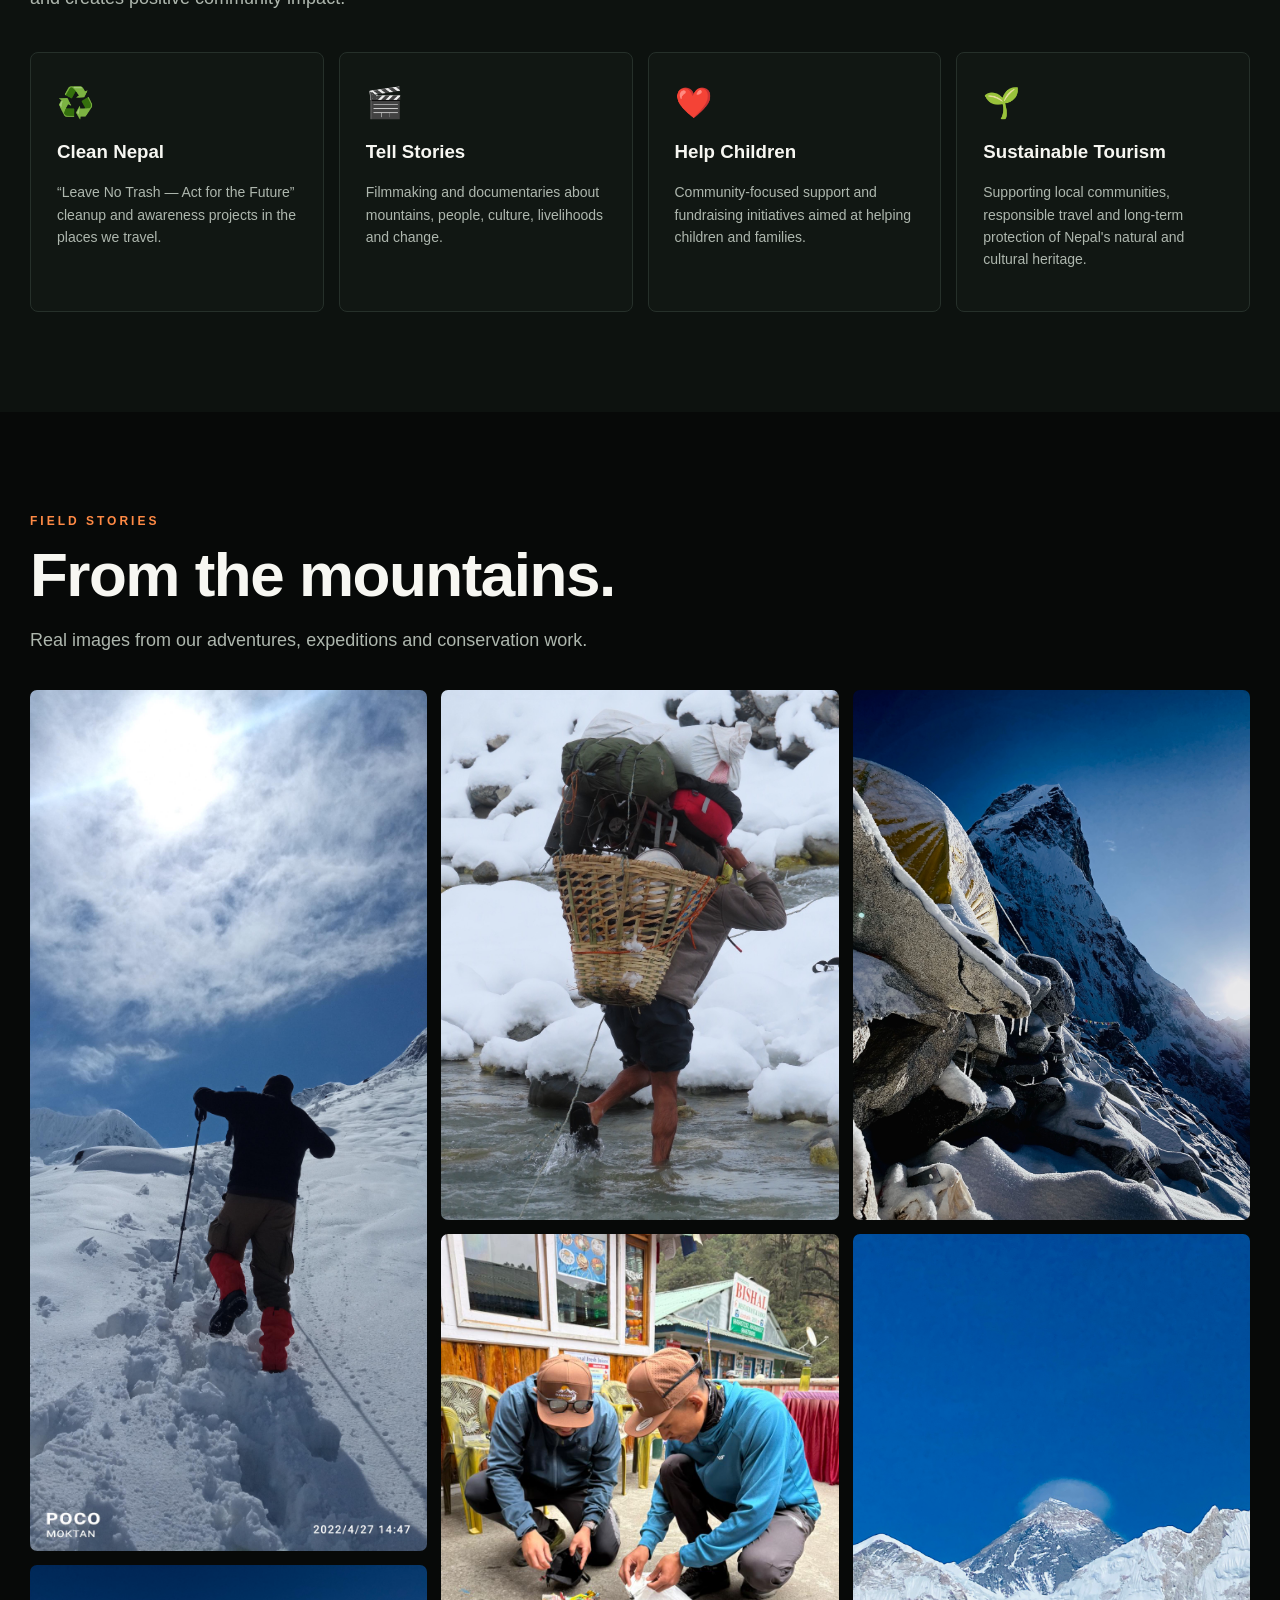
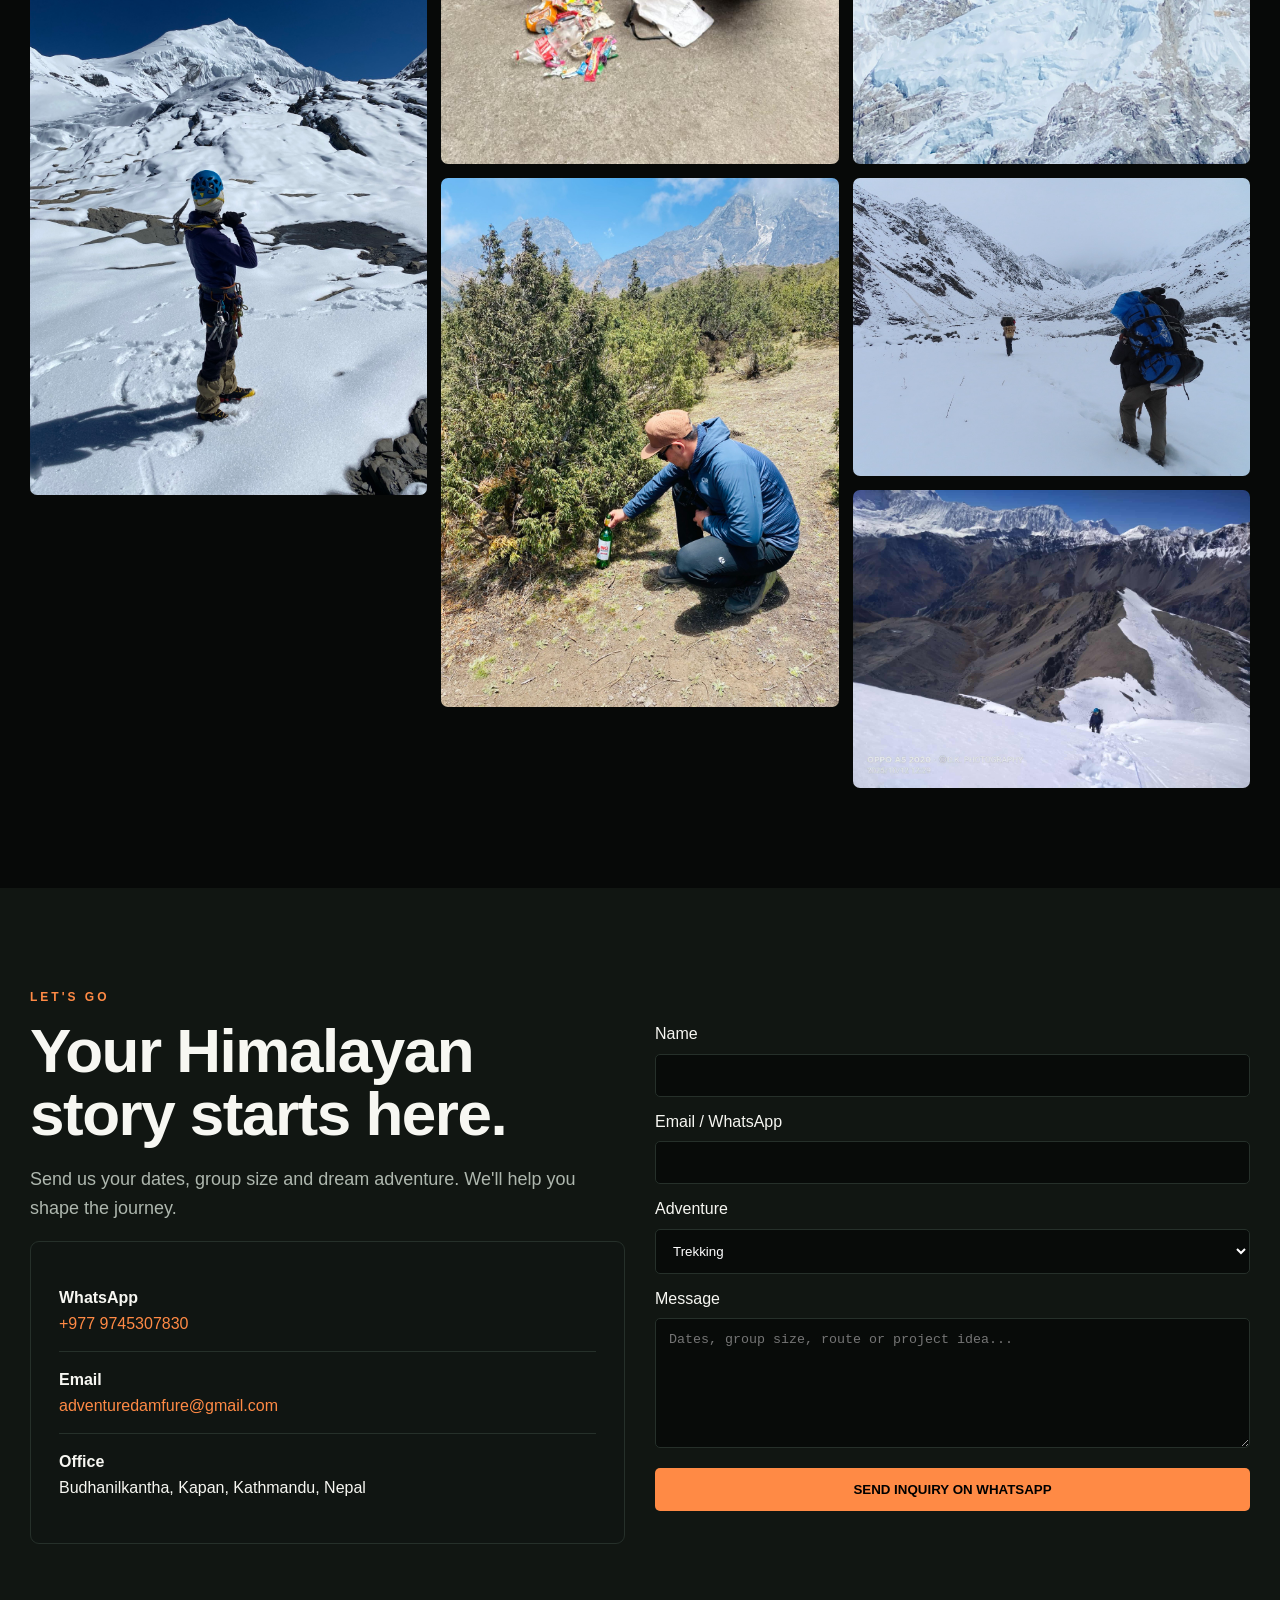
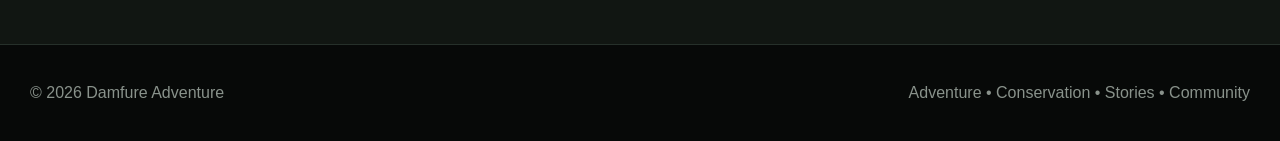
==== commit 1d837f70: "Change hero image to 'Summit push.PNG' Updated hero image source and alt text for the home section." ====
--- a/index.html
+++ b/index.html
@@ -6,7 +6,7 @@
 <header class="nav"><div class="navin"><a href="#home"><img class="logo" src="assets/assets/logo.jpg" alt="Damfure Adventure logo"></a>
 <button class="menu">MENU</button><nav class="navlinks"><a href="#about">About</a><a href="#adventures">Adventures</a><a href="#impact">Our Impact</a><a href="#gallery">Gallery</a><a href="#contact">Contact</a></nav></div></header>
 
-<section class="hero" id="home"><img class="heroimg" src="assets/assets/mountain-climb.jpg" alt="Climber in the Himalaya"><div class="shade"></div><div class="heroin">
+<section class="hero" id="home"><img class="heroimg" src="assets/assets/Summit push.PNG" alt="Climber in the Himalaya"><div class="shade"></div><div class="heroin">
 <div class="eyebrow">NEPAL • HIMALAYA • ADVENTURE</div><h1>EXPLORE<br>BEYOND<br>LIMITS.</h1>
 <p>Authentic Himalayan journeys built around adventure, culture, conservation and stories that matter.</p>
 <div class="buttons"><a class="btn primary" href="#adventures">EXPLORE ADVENTURES</a><a class="btn" href="#contact">PLAN YOUR JOURNEY</a></div>
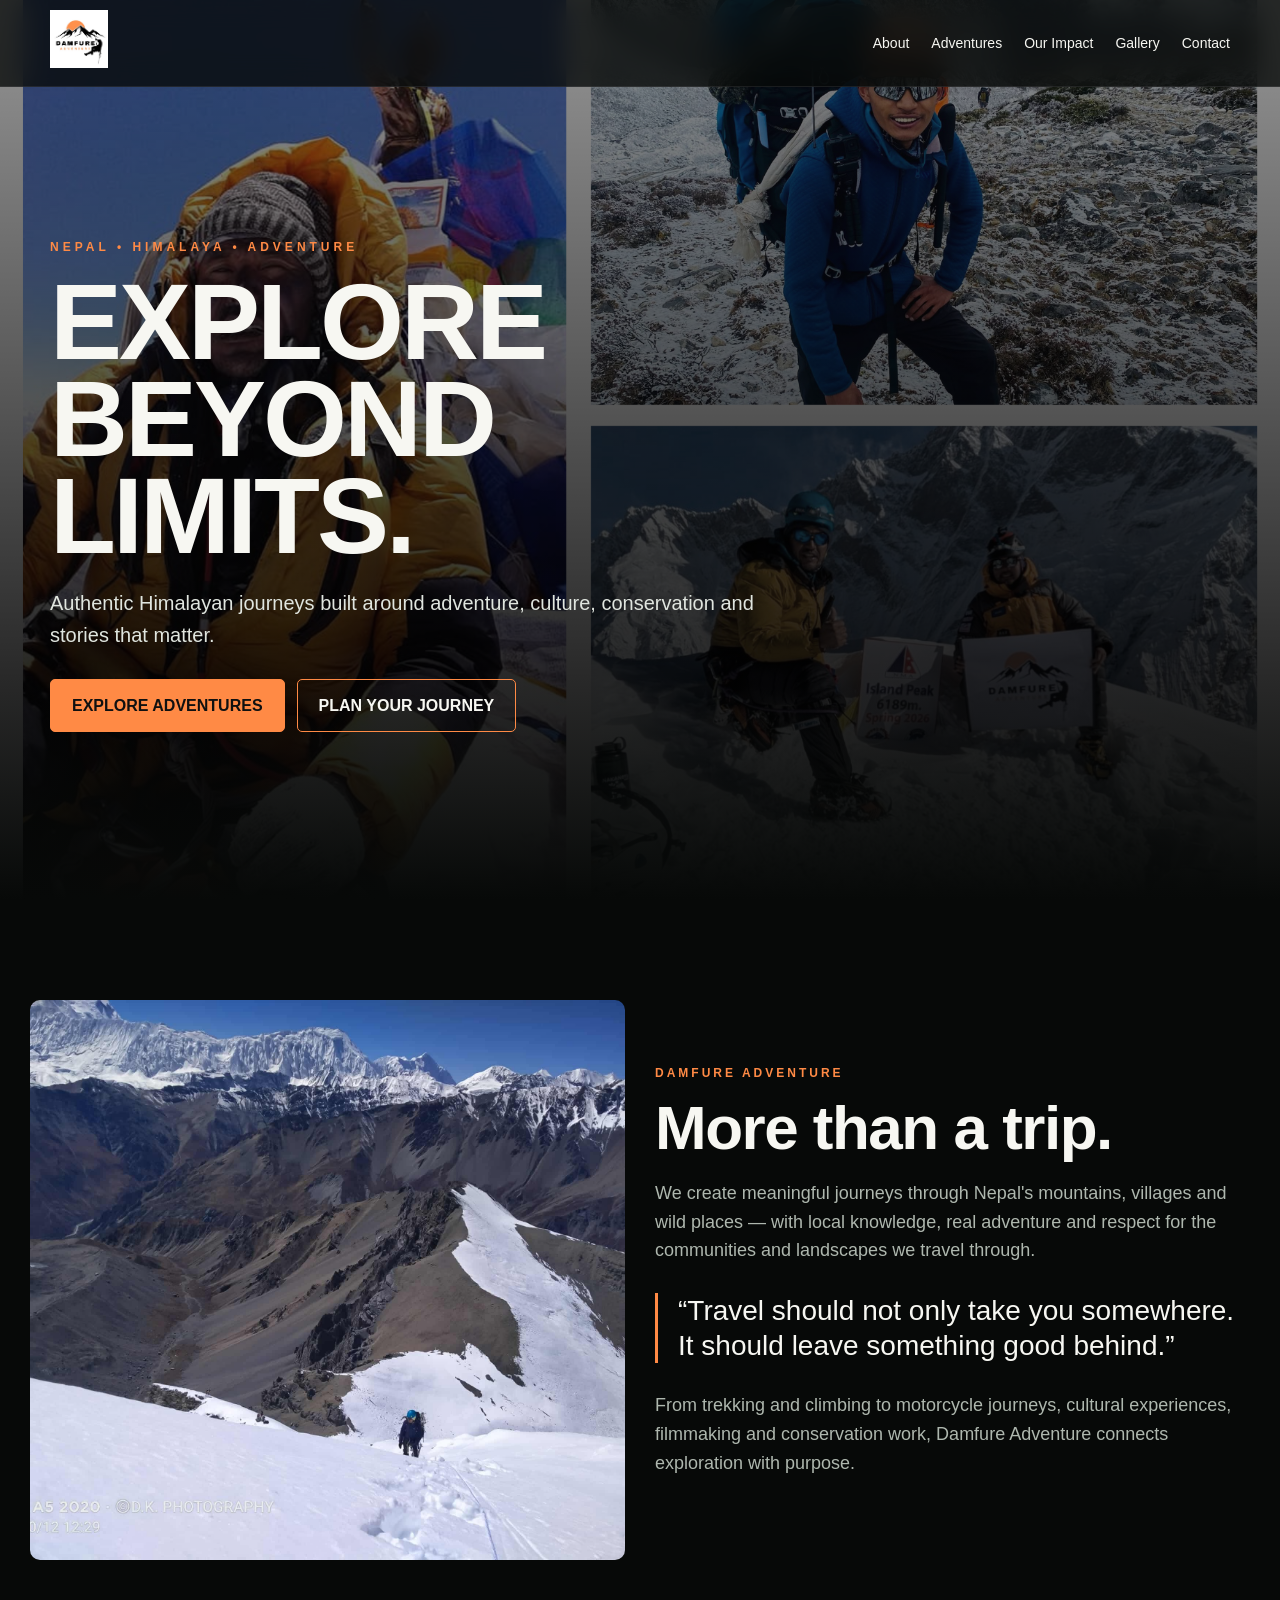
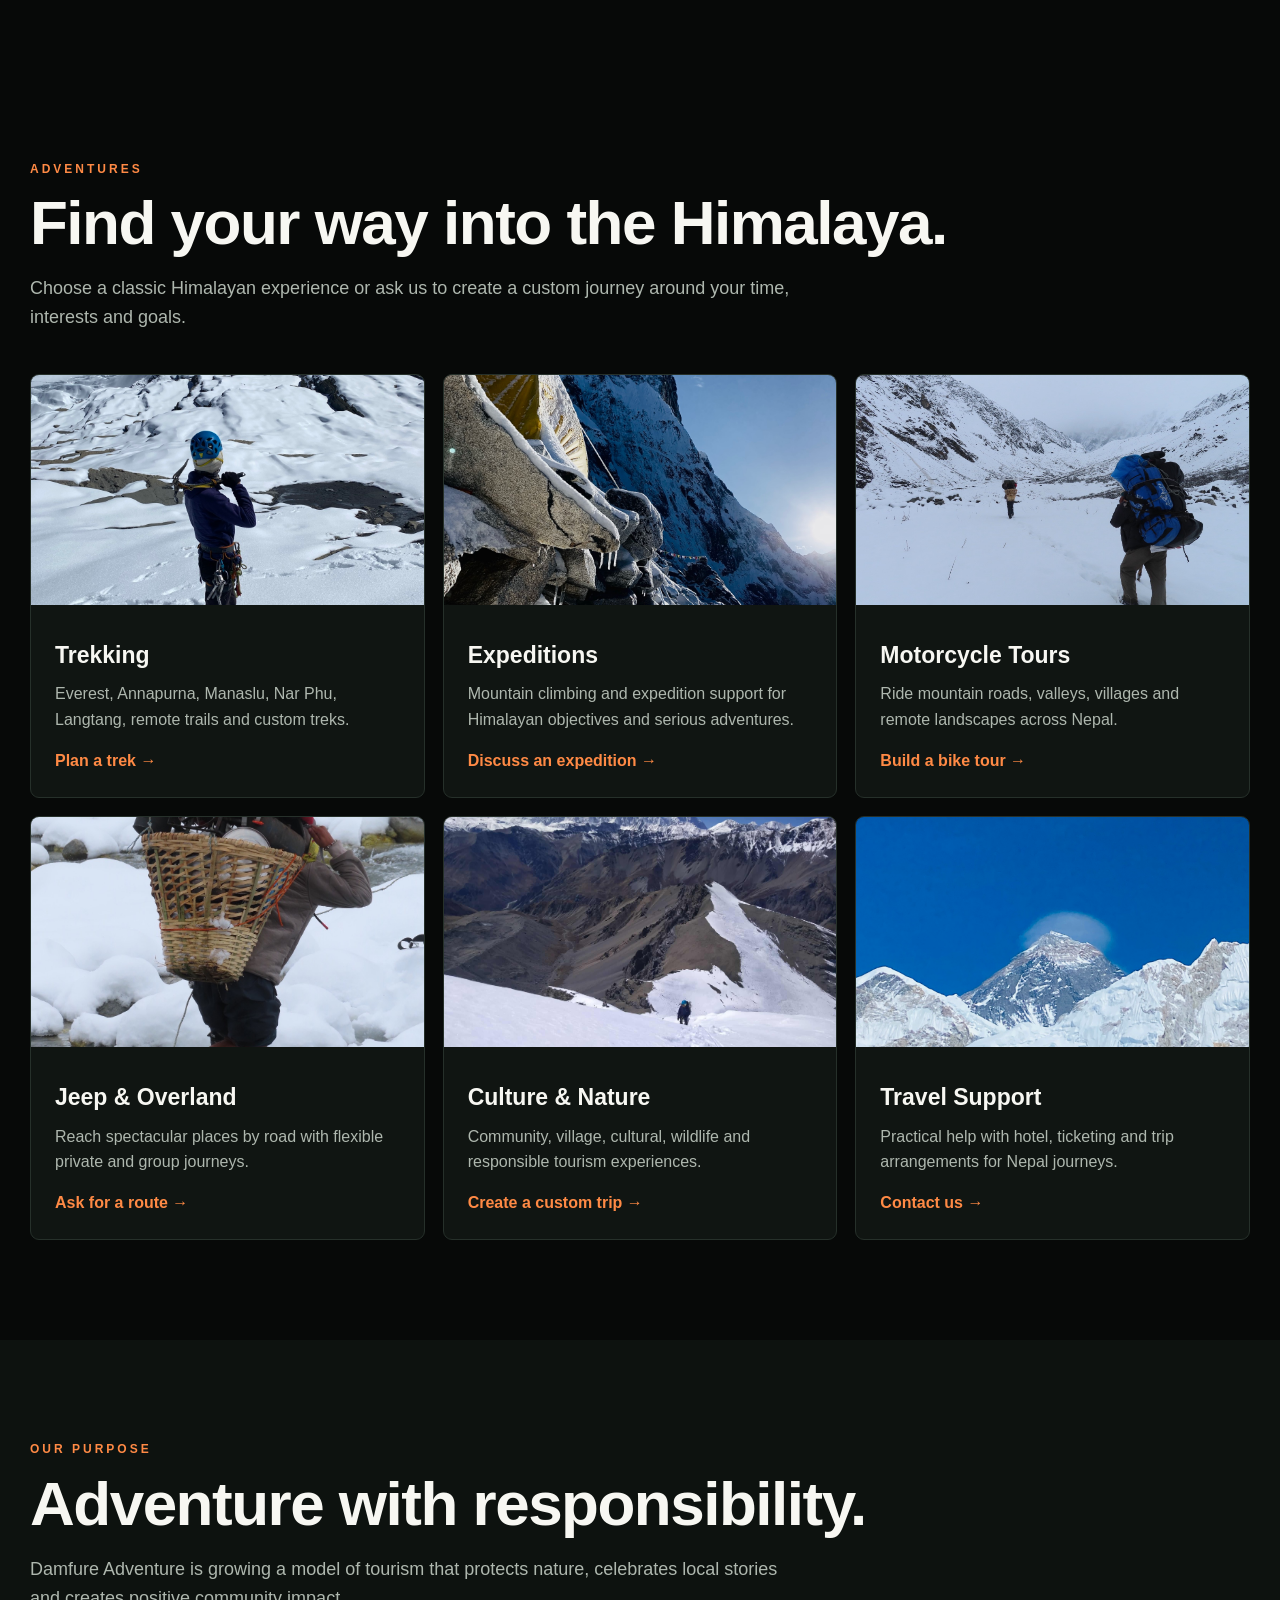
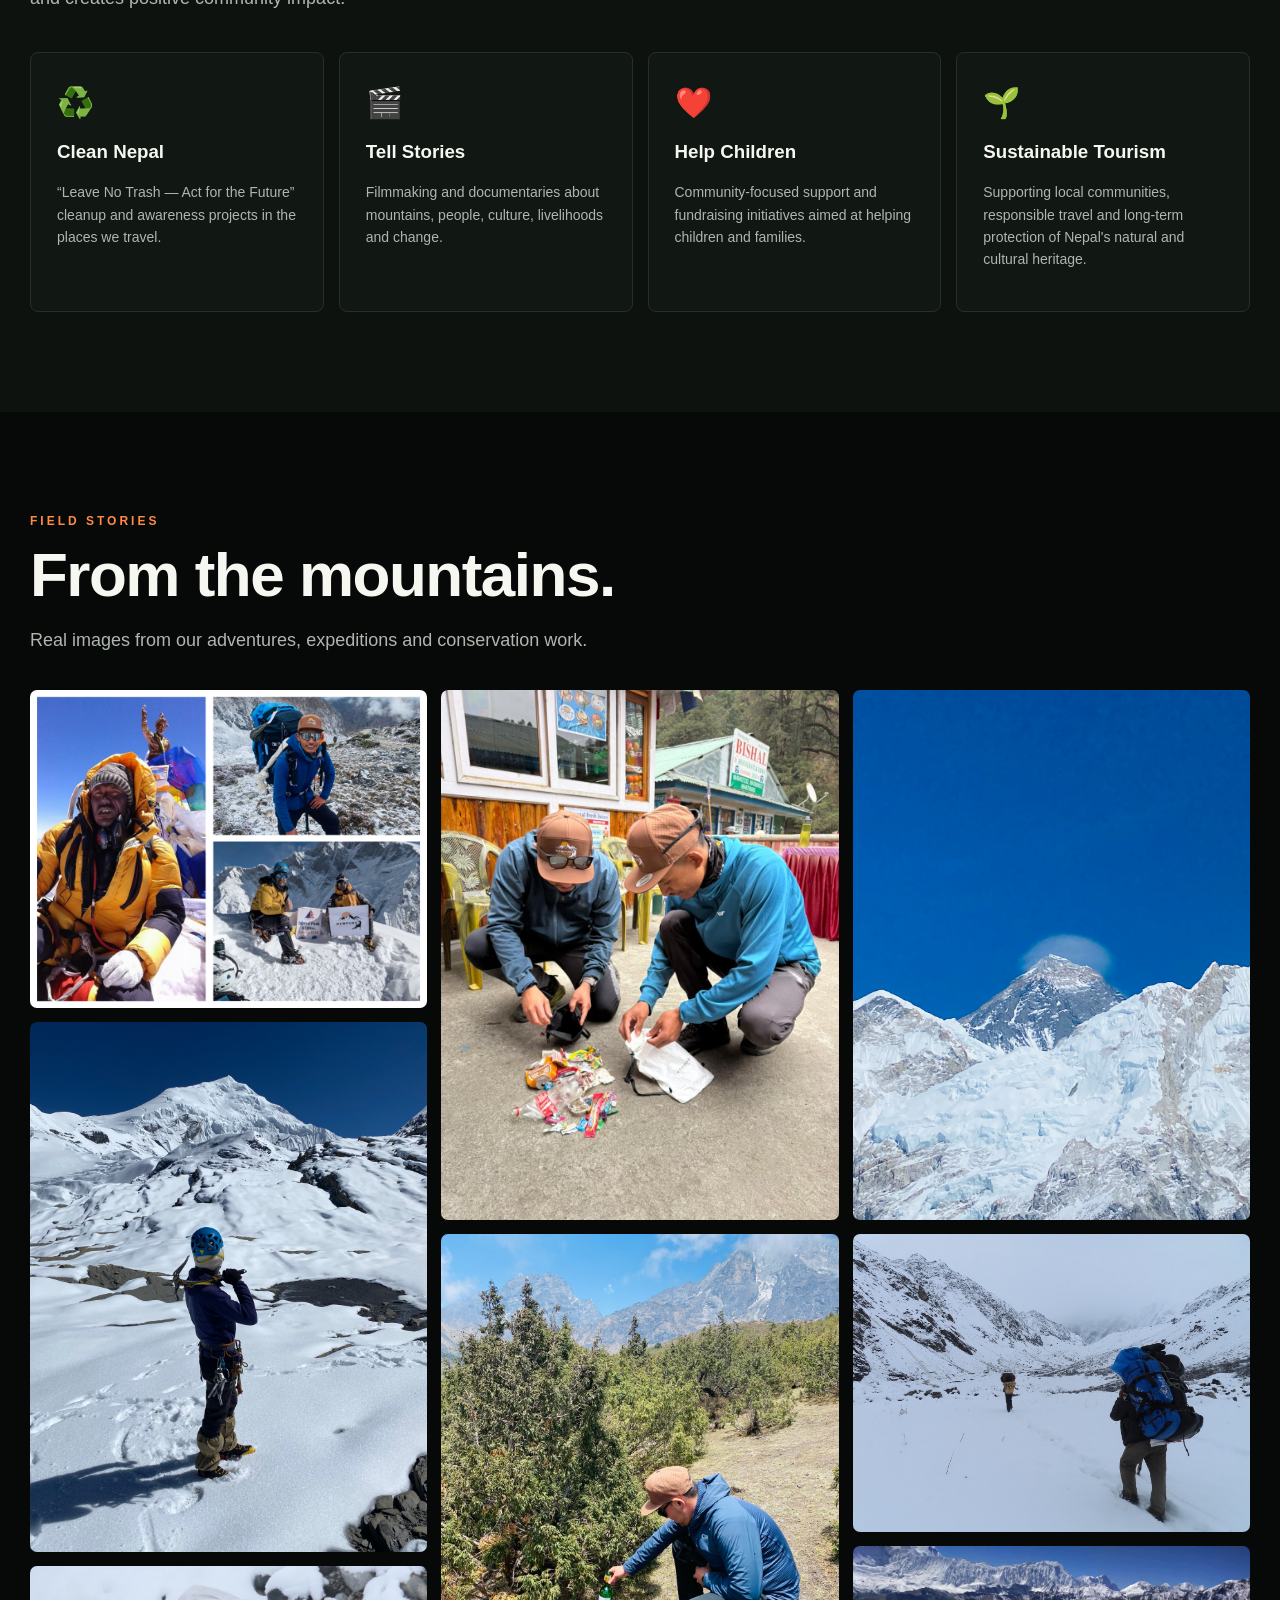
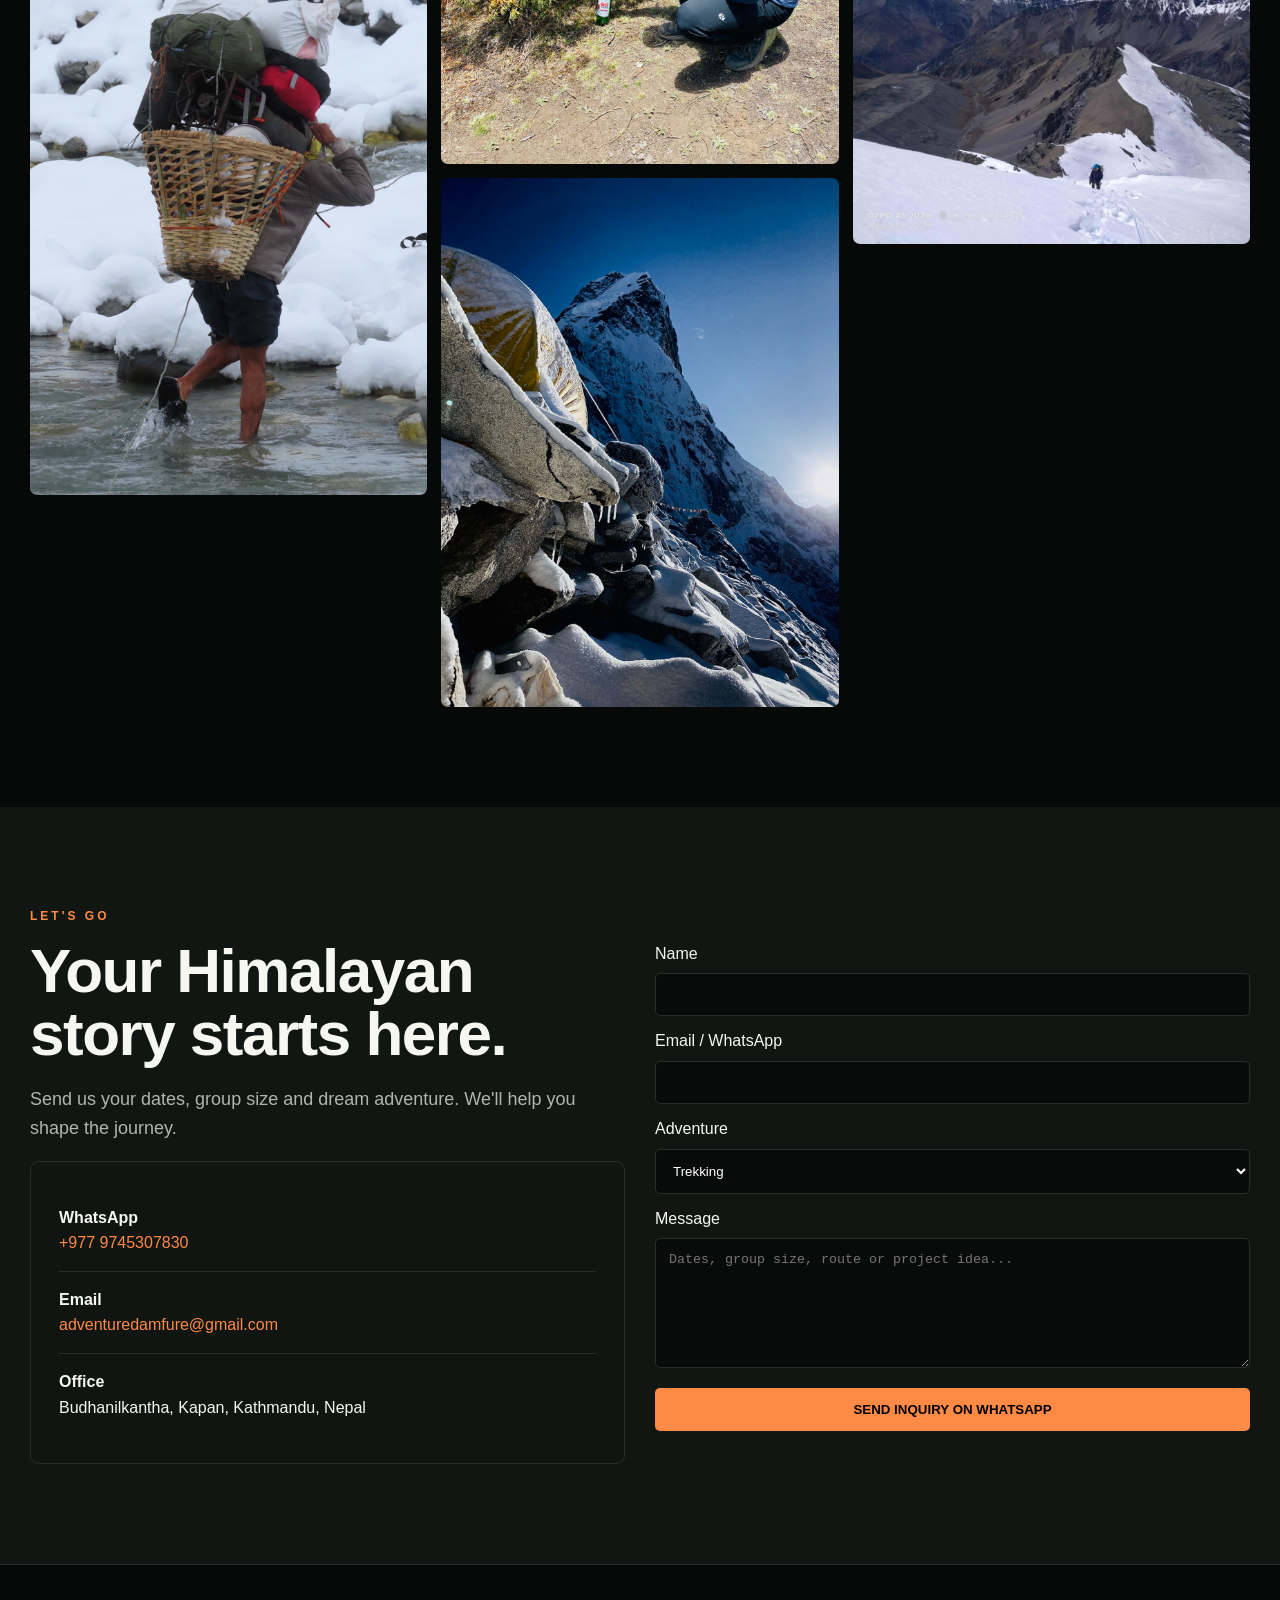
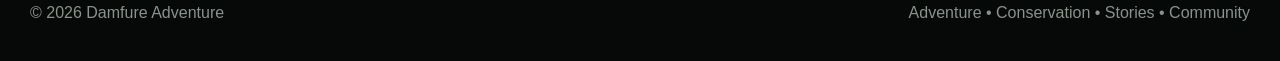
==== commit acb991ed: "Add summit push image to gallery Added a new image for the summit push in the gallery section." ====
--- a/index.html
+++ b/index.html
@@ -38,7 +38,7 @@
 
 <section class="section" id="gallery"><div class="wrap"><div class="kicker">FIELD STORIES</div><h2>From the mountains.</h2><p class="lead">Real images from our adventures, expeditions and conservation work.</p>
 <div class="gallery">
-<img src="assets/assets/mountain-climb.jpg" alt="Climbing in snow"><img src="assets/assets/expedition.jpg" alt="Expedition in the Himalaya"><img src="assets/assets/porter.jpg" alt="Traditional mountain porter"><img src="assets/assets/cleanup-team.jpg" alt="Cleanup project"><img src="assets/assets/cleanup-mountain.jpg" alt="Collecting litter in mountain landscape"><img src="assets/assets/high-himalaya.jpg" alt="High Himalayan mountain"><img src="assets/assets/snow-route.jpg" alt="Snowy mountain route"><img src="assets/assets/snow-journey.jpg" alt="Journey through snow"><img src="assets/assets/himalaya-view.jpg" alt="Himalayan panorama">
+<img src="assets/assets/Summit push.PNG" alt="Climbing in snow"><img src="assets/assets/expedition.jpg" alt="Expedition in the Himalaya"><img src="assets/assets/porter.jpg" alt="Traditional mountain porter"><img src="assets/assets/cleanup-team.jpg" alt="Cleanup project"><img src="assets/assets/cleanup-mountain.jpg" alt="Collecting litter in mountain landscape"><img src="assets/assets/high-himalaya.jpg" alt="High Himalayan mountain"><img src="assets/assets/snow-route.jpg" alt="Snowy mountain route"><img src="assets/assets/snow-journey.jpg" alt="Journey through snow"><img src="assets/assets/himalaya-view.jpg" alt="Himalayan panorama">
 </div></div></section>
 
 <section class="section contact" id="contact"><div class="wrap"><div class="contactgrid"><div>
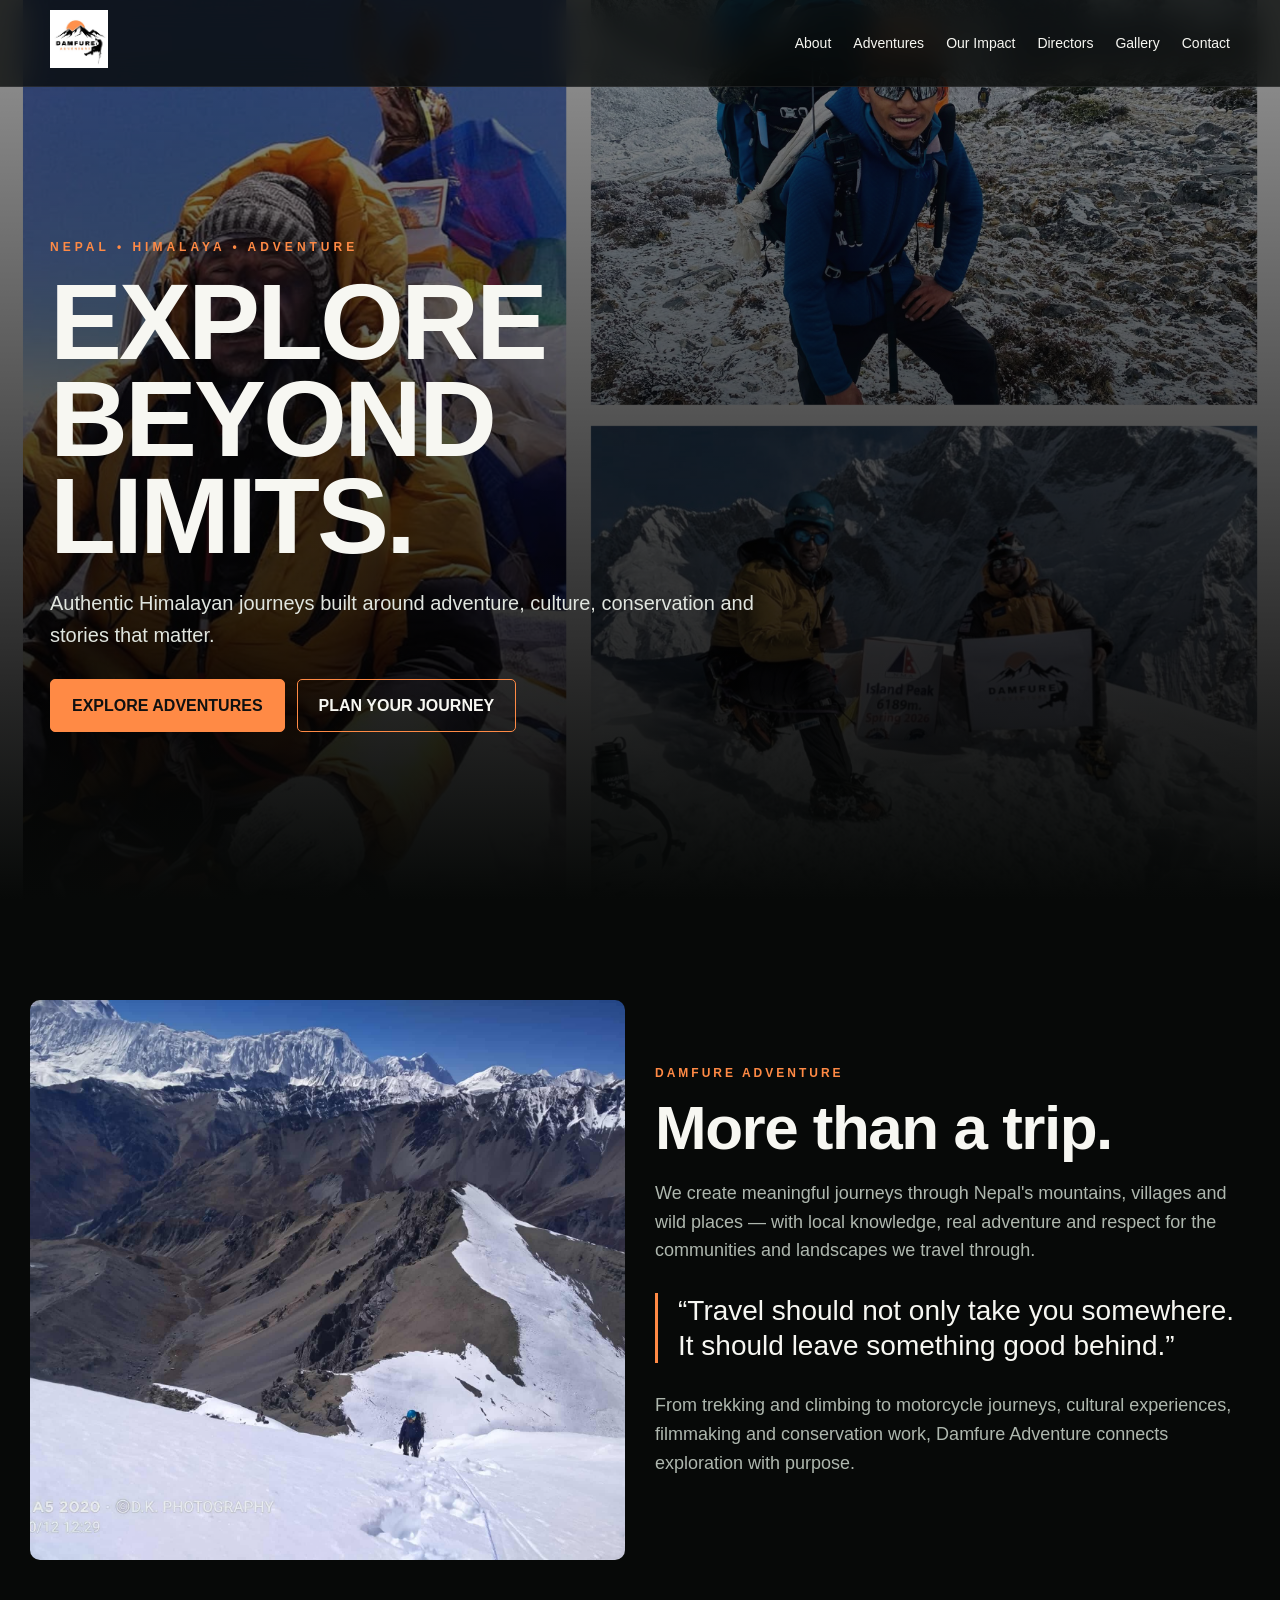
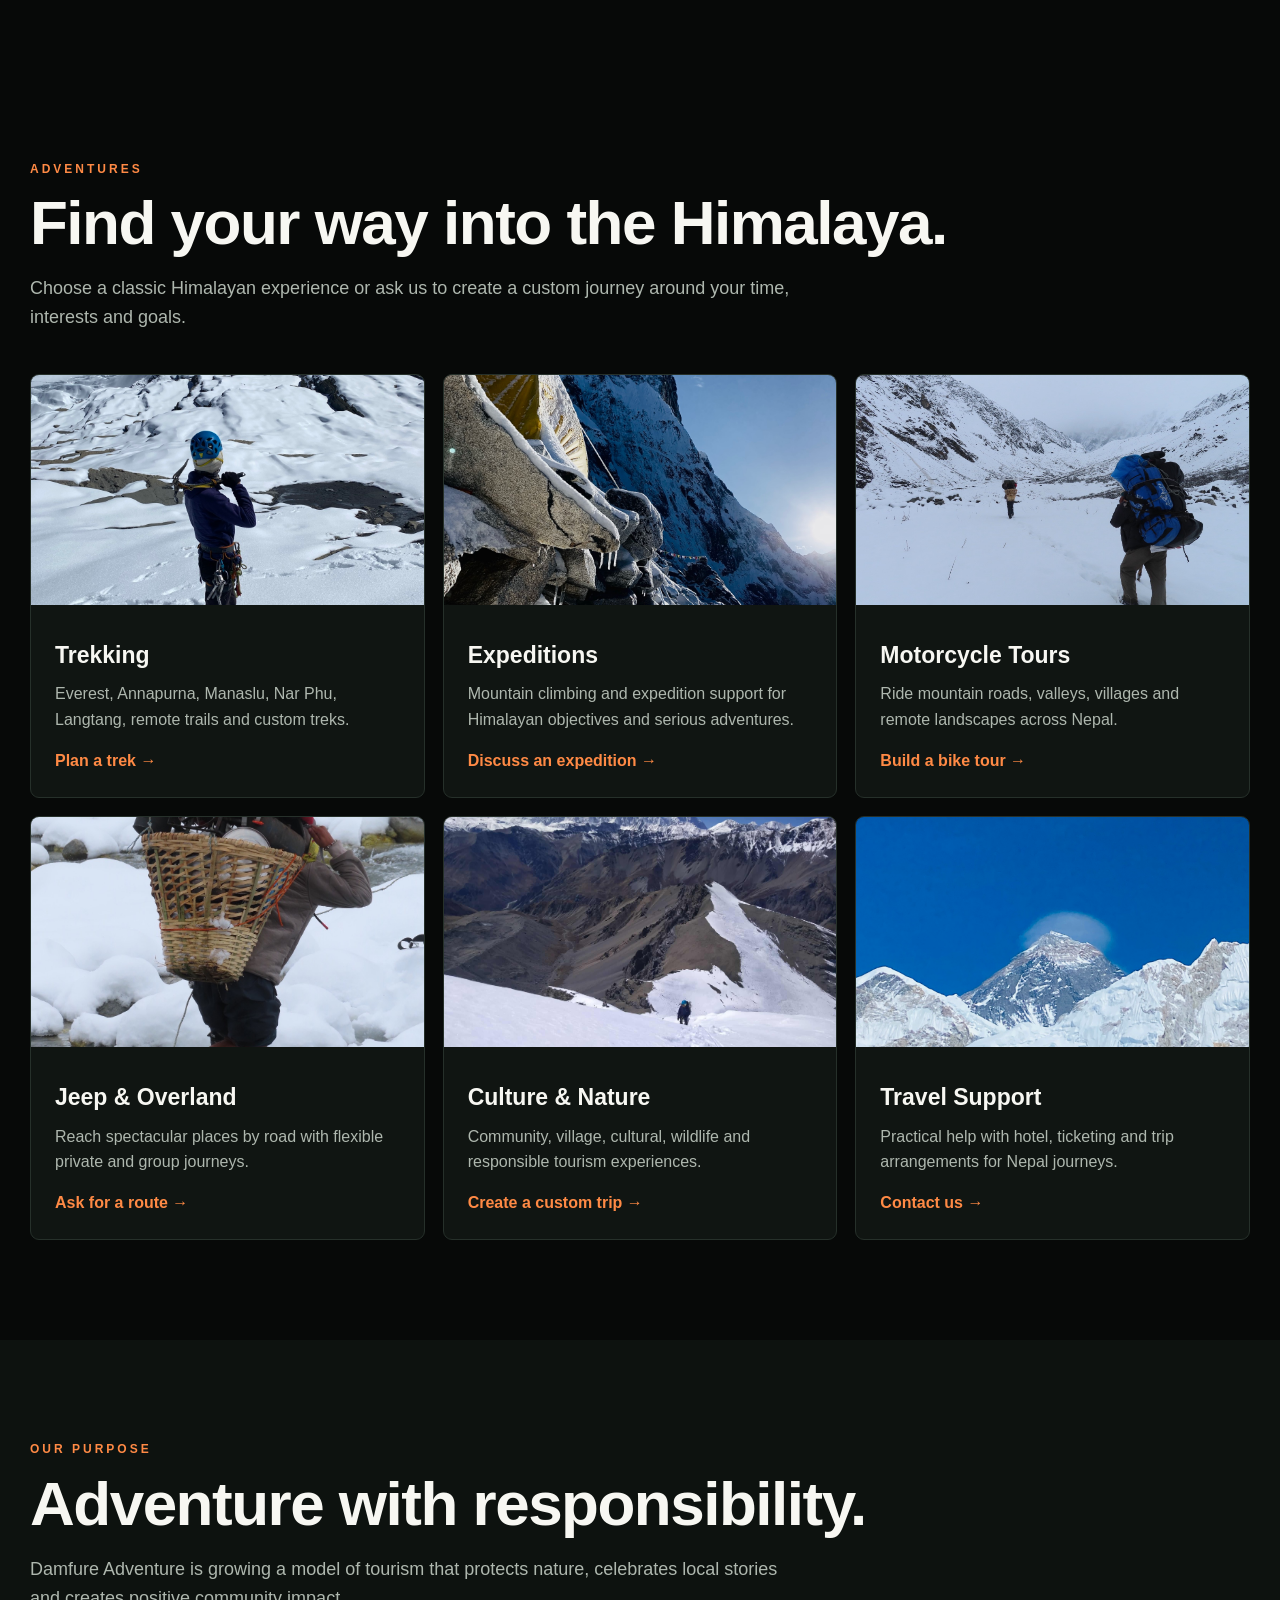
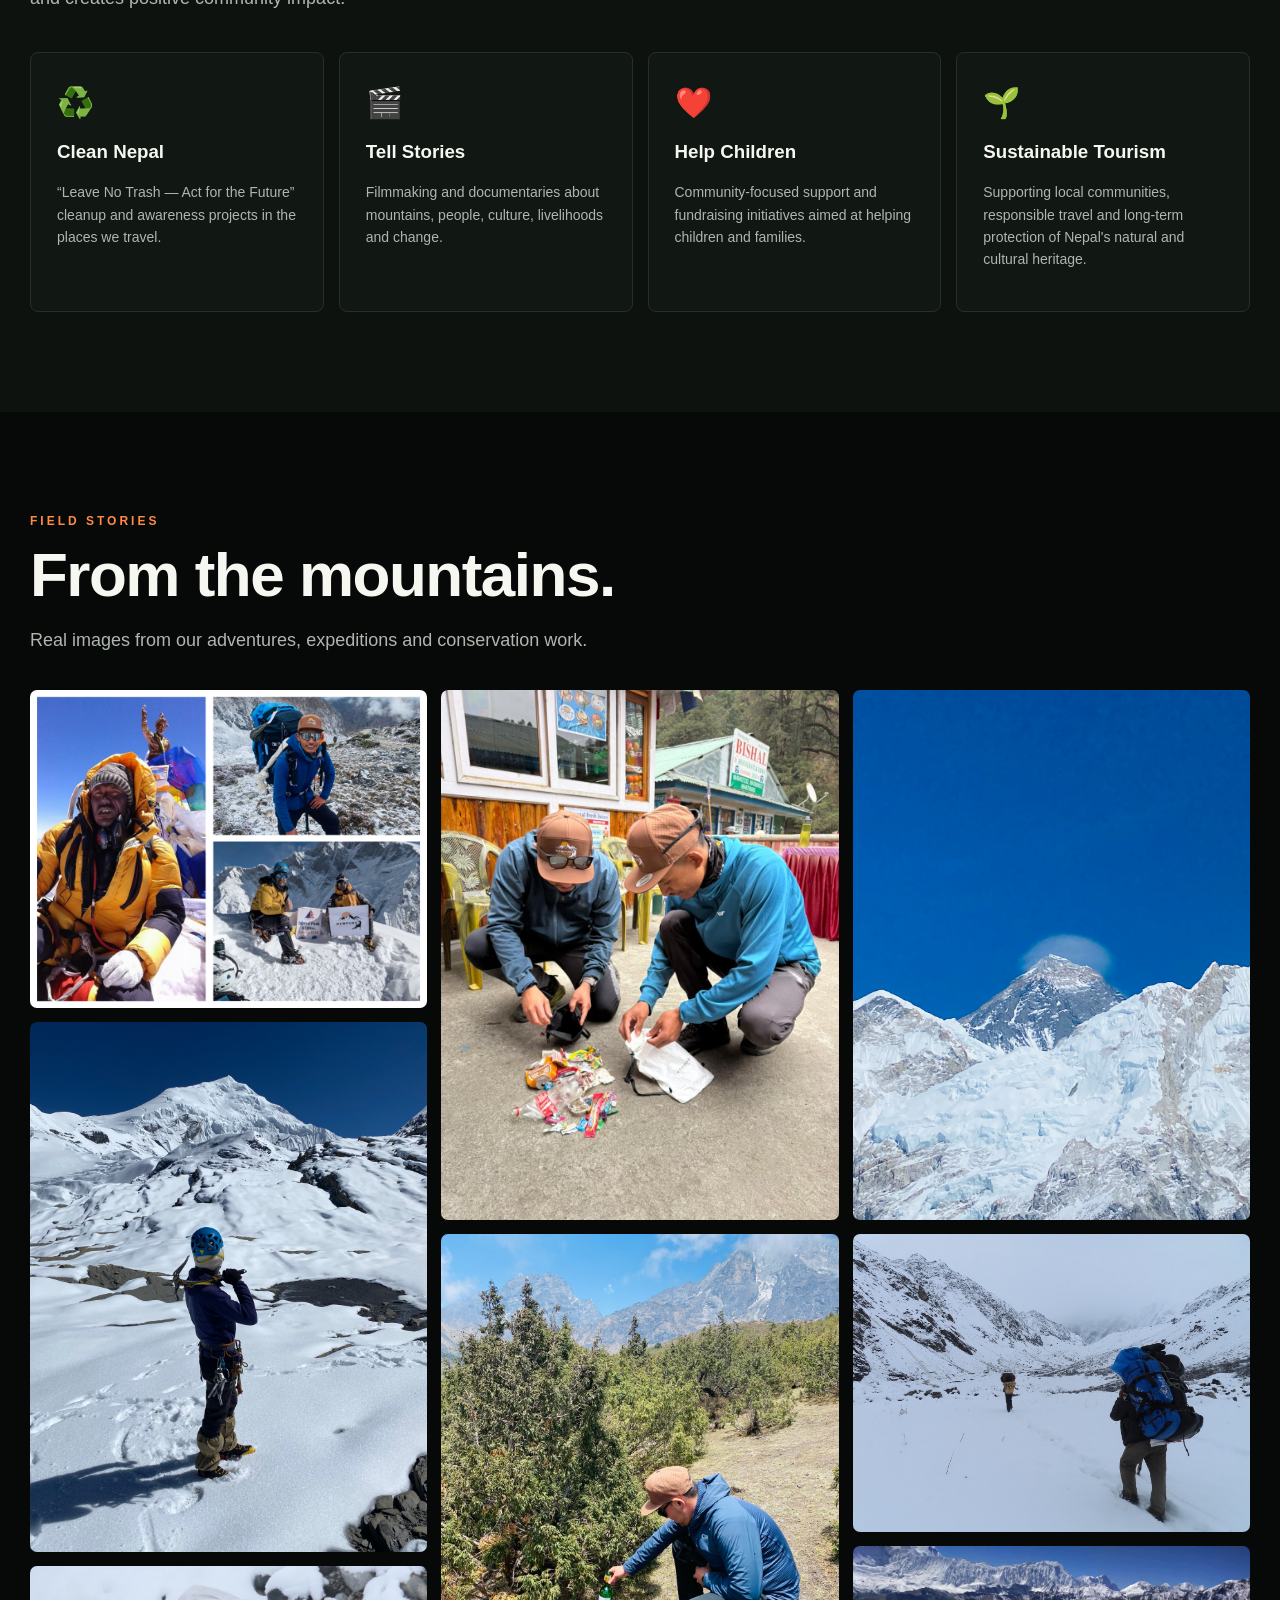
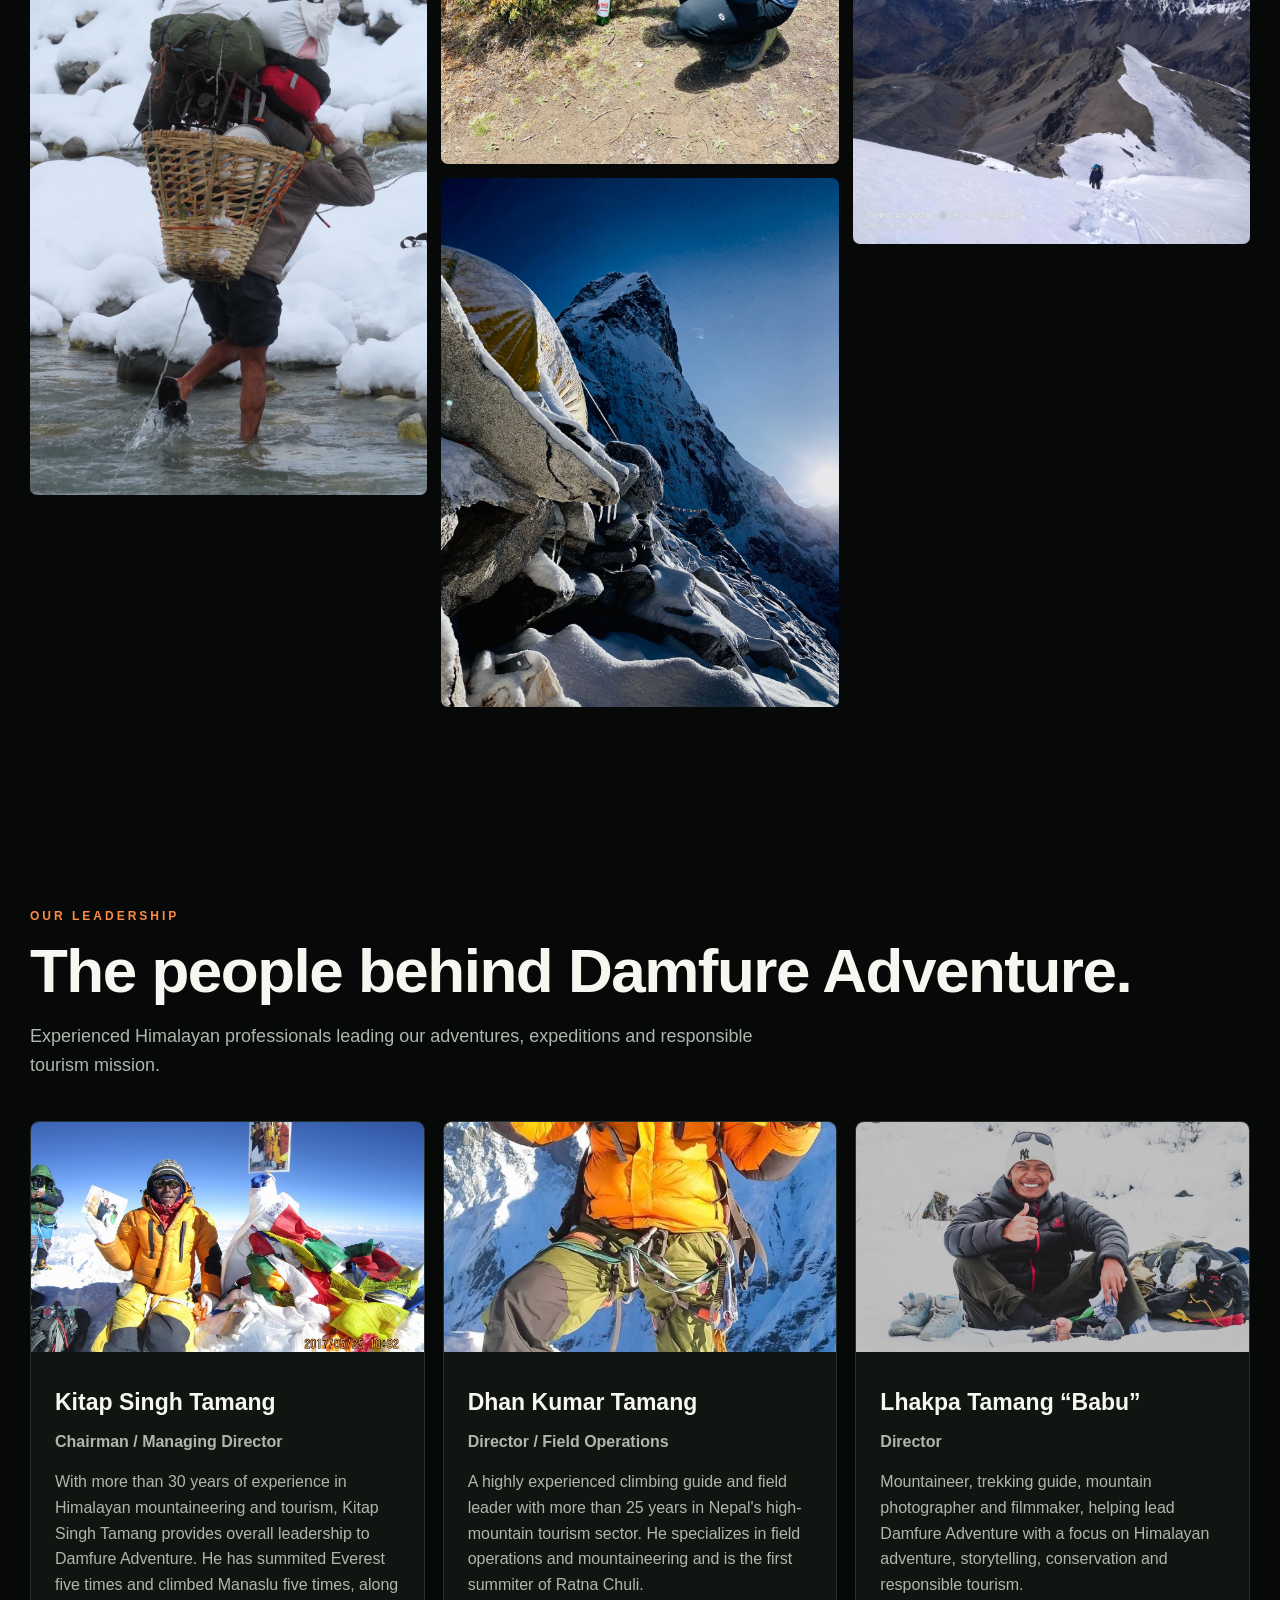
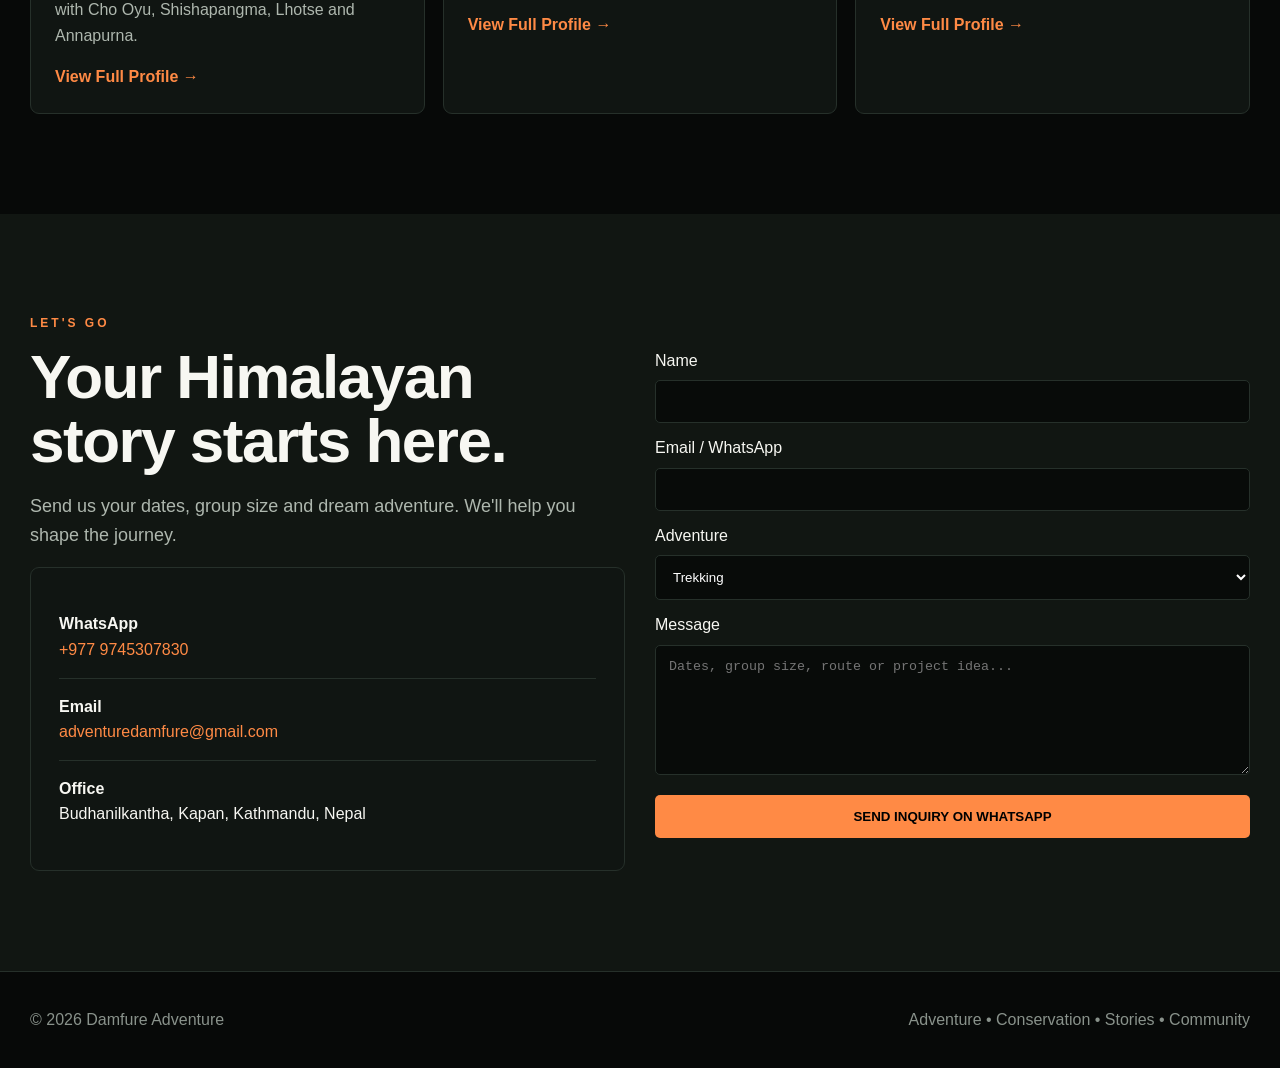
==== commit 0ee23d90: "Add directors section with leadership profiles Added a new section for directors with profiles and d" ====
--- a/index.html
+++ b/index.html
@@ -4,7 +4,7 @@
 <title>Damfure Adventure | Explore Beyond Limits</title><link rel="stylesheet" href="style.css"></head>
 <body>
 <header class="nav"><div class="navin"><a href="#home"><img class="logo" src="assets/assets/logo.jpg" alt="Damfure Adventure logo"></a>
-<button class="menu">MENU</button><nav class="navlinks"><a href="#about">About</a><a href="#adventures">Adventures</a><a href="#impact">Our Impact</a><a href="#gallery">Gallery</a><a href="#contact">Contact</a></nav></div></header>
+<button class="menu">MENU</button><nav class="navlinks"><a href="#about">About</a><a href="#adventures">Adventures</a><a href="#impact">Our Impact</a><a href="#directors">Directors</a><a href="#gallery">Gallery</a><a href="#contact">Contact</a></nav></div></header>
 
 <section class="hero" id="home"><img class="heroimg" src="assets/assets/Summit push.PNG" alt="Climber in the Himalaya"><div class="shade"></div><div class="heroin">
 <div class="eyebrow">NEPAL • HIMALAYA • ADVENTURE</div><h1>EXPLORE<br>BEYOND<br>LIMITS.</h1>
@@ -41,6 +41,47 @@
 <img src="assets/assets/Summit push.PNG" alt="Climbing in snow"><img src="assets/assets/expedition.jpg" alt="Expedition in the Himalaya"><img src="assets/assets/porter.jpg" alt="Traditional mountain porter"><img src="assets/assets/cleanup-team.jpg" alt="Cleanup project"><img src="assets/assets/cleanup-mountain.jpg" alt="Collecting litter in mountain landscape"><img src="assets/assets/high-himalaya.jpg" alt="High Himalayan mountain"><img src="assets/assets/snow-route.jpg" alt="Snowy mountain route"><img src="assets/assets/snow-journey.jpg" alt="Journey through snow"><img src="assets/assets/himalaya-view.jpg" alt="Himalayan panorama">
 </div></div></section>
 
+  <section class="section" id="directors">
+<div class="wrap">
+<div class="kicker">OUR LEADERSHIP</div>
+<h2>The people behind Damfure Adventure.</h2>
+<p class="lead">Experienced Himalayan professionals leading our adventures, expeditions and responsible tourism mission.</p>
+
+<div class="grid">
+
+<article class="card">
+<img class="cardimg" src="kitap-singh-tamang-chairman.jpg" alt="Kitap Singh Tamang">
+<div class="cardbody">
+<h3>Kitap Singh Tamang</h3>
+<p><strong>Chairman / Managing Director</strong></p>
+<p>With more than 30 years of experience in Himalayan mountaineering and tourism, Kitap Singh Tamang provides overall leadership to Damfure Adventure. He has summited Everest five times and climbed Manaslu five times, along with Cho Oyu, Shishapangma, Lhotse and Annapurna.</p>
+<a class="smalllink" href="kitap-singh-tamang-chairman-profile.html">View Full Profile →</a>
+</div>
+</article>
+
+<article class="card">
+<img class="cardimg" src="dhan-kumar-tamang-director.jpg" alt="Dhan Kumar Tamang">
+<div class="cardbody">
+<h3>Dhan Kumar Tamang</h3>
+<p><strong>Director / Field Operations</strong></p>
+<p>A highly experienced climbing guide and field leader with more than 25 years in Nepal's high-mountain tourism sector. He specializes in field operations and mountaineering and is the first summiter of Ratna Chuli.</p>
+<a class="smalllink" href="dhan-kumar-tamang-director-profile.html">View Full Profile →</a>
+</div>
+</article>
+
+<article class="card">
+<img class="cardimg" src="lhakpa-tamang-director.jpg" alt="Lhakpa Tamang">
+<div class="cardbody">
+<h3>Lhakpa Tamang “Babu”</h3>
+<p><strong>Director</strong></p>
+<p>Mountaineer, trekking guide, mountain photographer and filmmaker, helping lead Damfure Adventure with a focus on Himalayan adventure, storytelling, conservation and responsible tourism.</p>
+<a class="smalllink" href="lhakpa-tamang-director-profile.html">View Full Profile →</a>
+</div>
+</article>
+
+</div>
+</div>
+</section>
 <section class="section contact" id="contact"><div class="wrap"><div class="contactgrid"><div>
 <div class="kicker">LET'S GO</div><h2>Your Himalayan story starts here.</h2><p class="lead">Send us your dates, group size and dream adventure. We'll help you shape the journey.</p>
 <div class="contactbox">
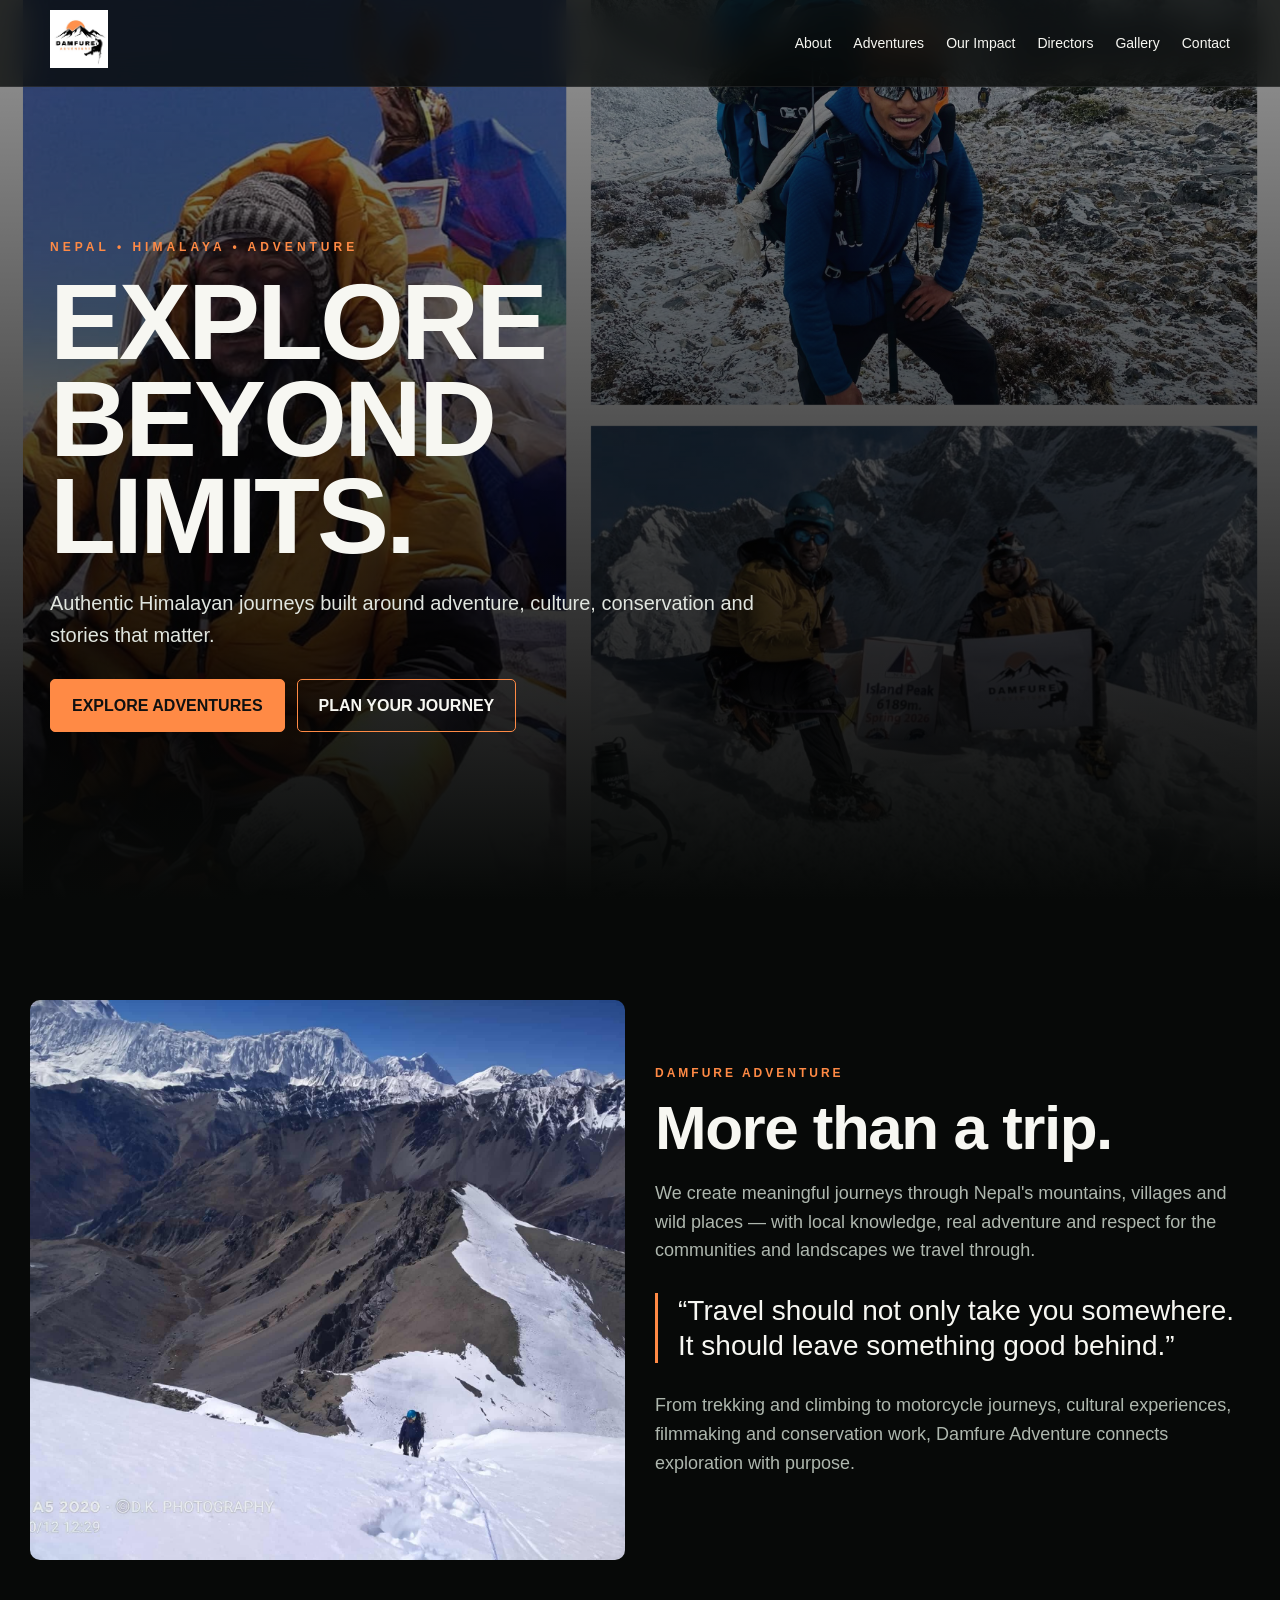
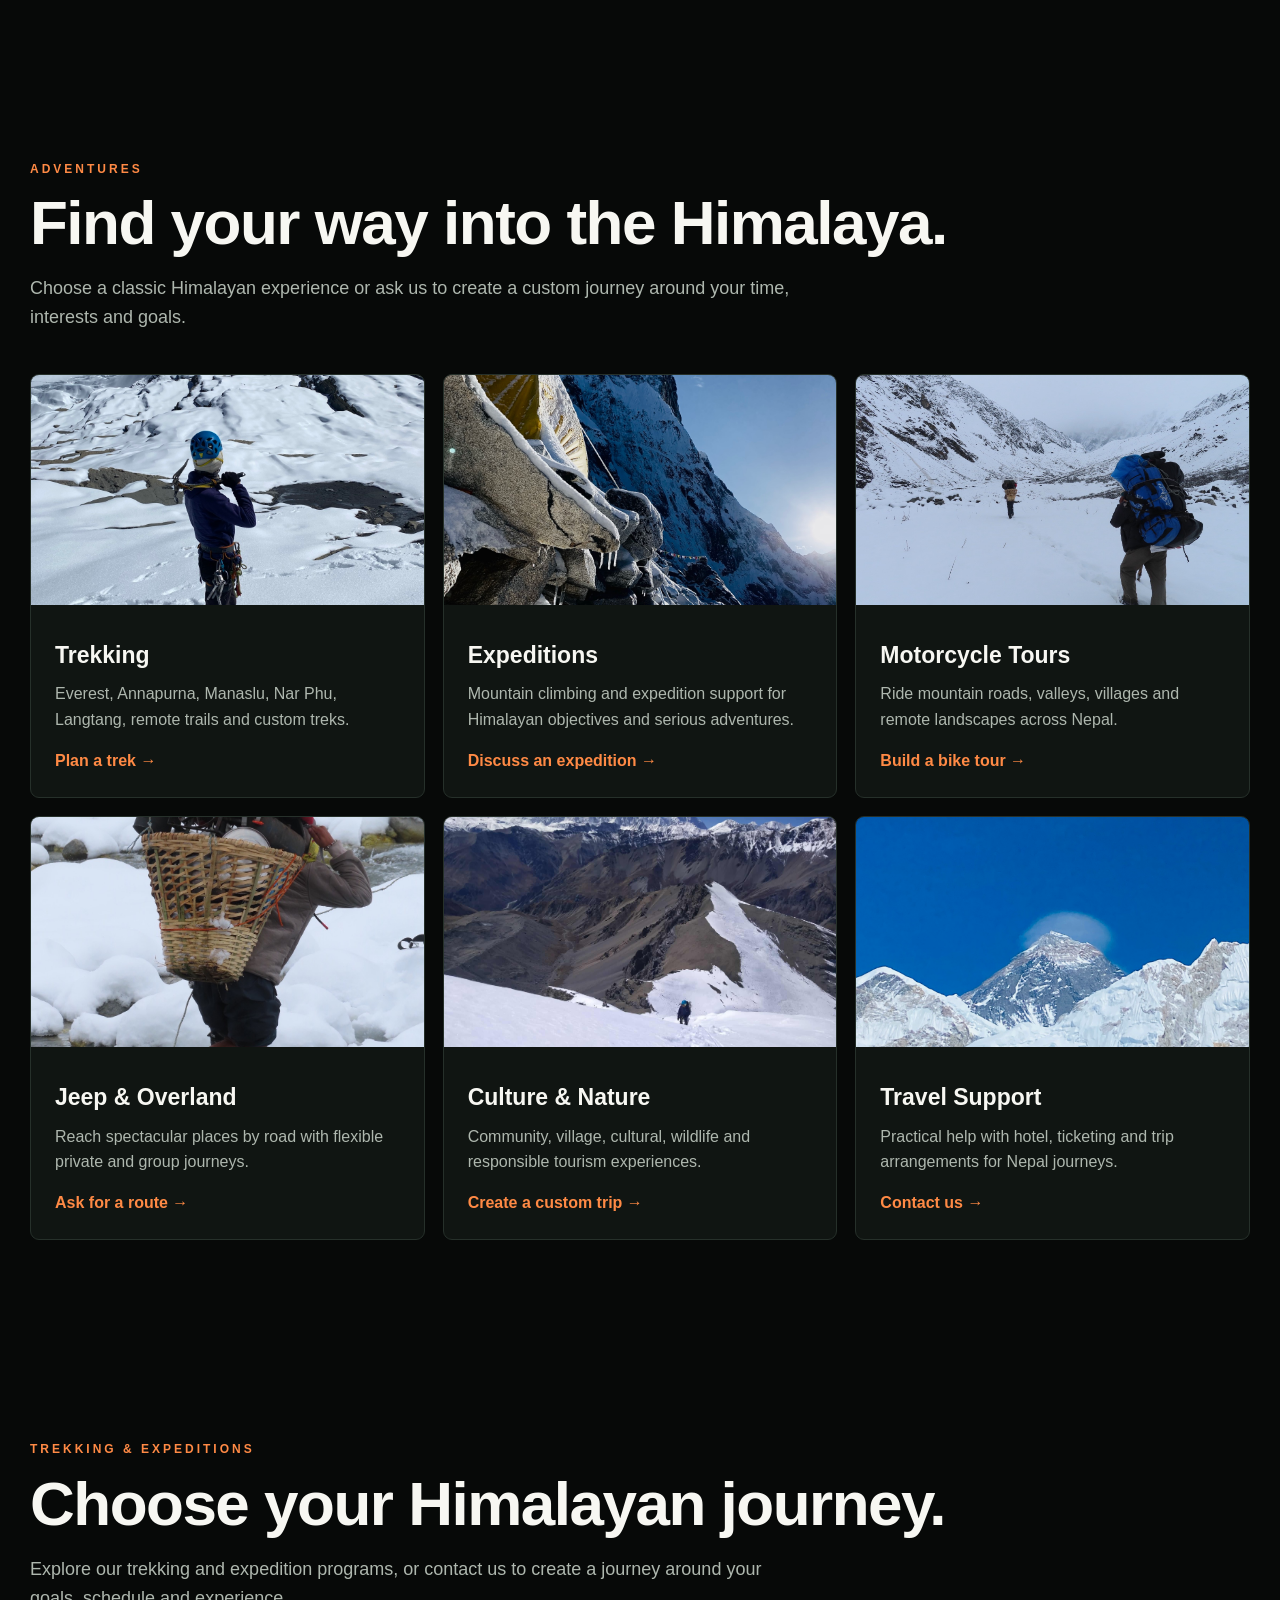
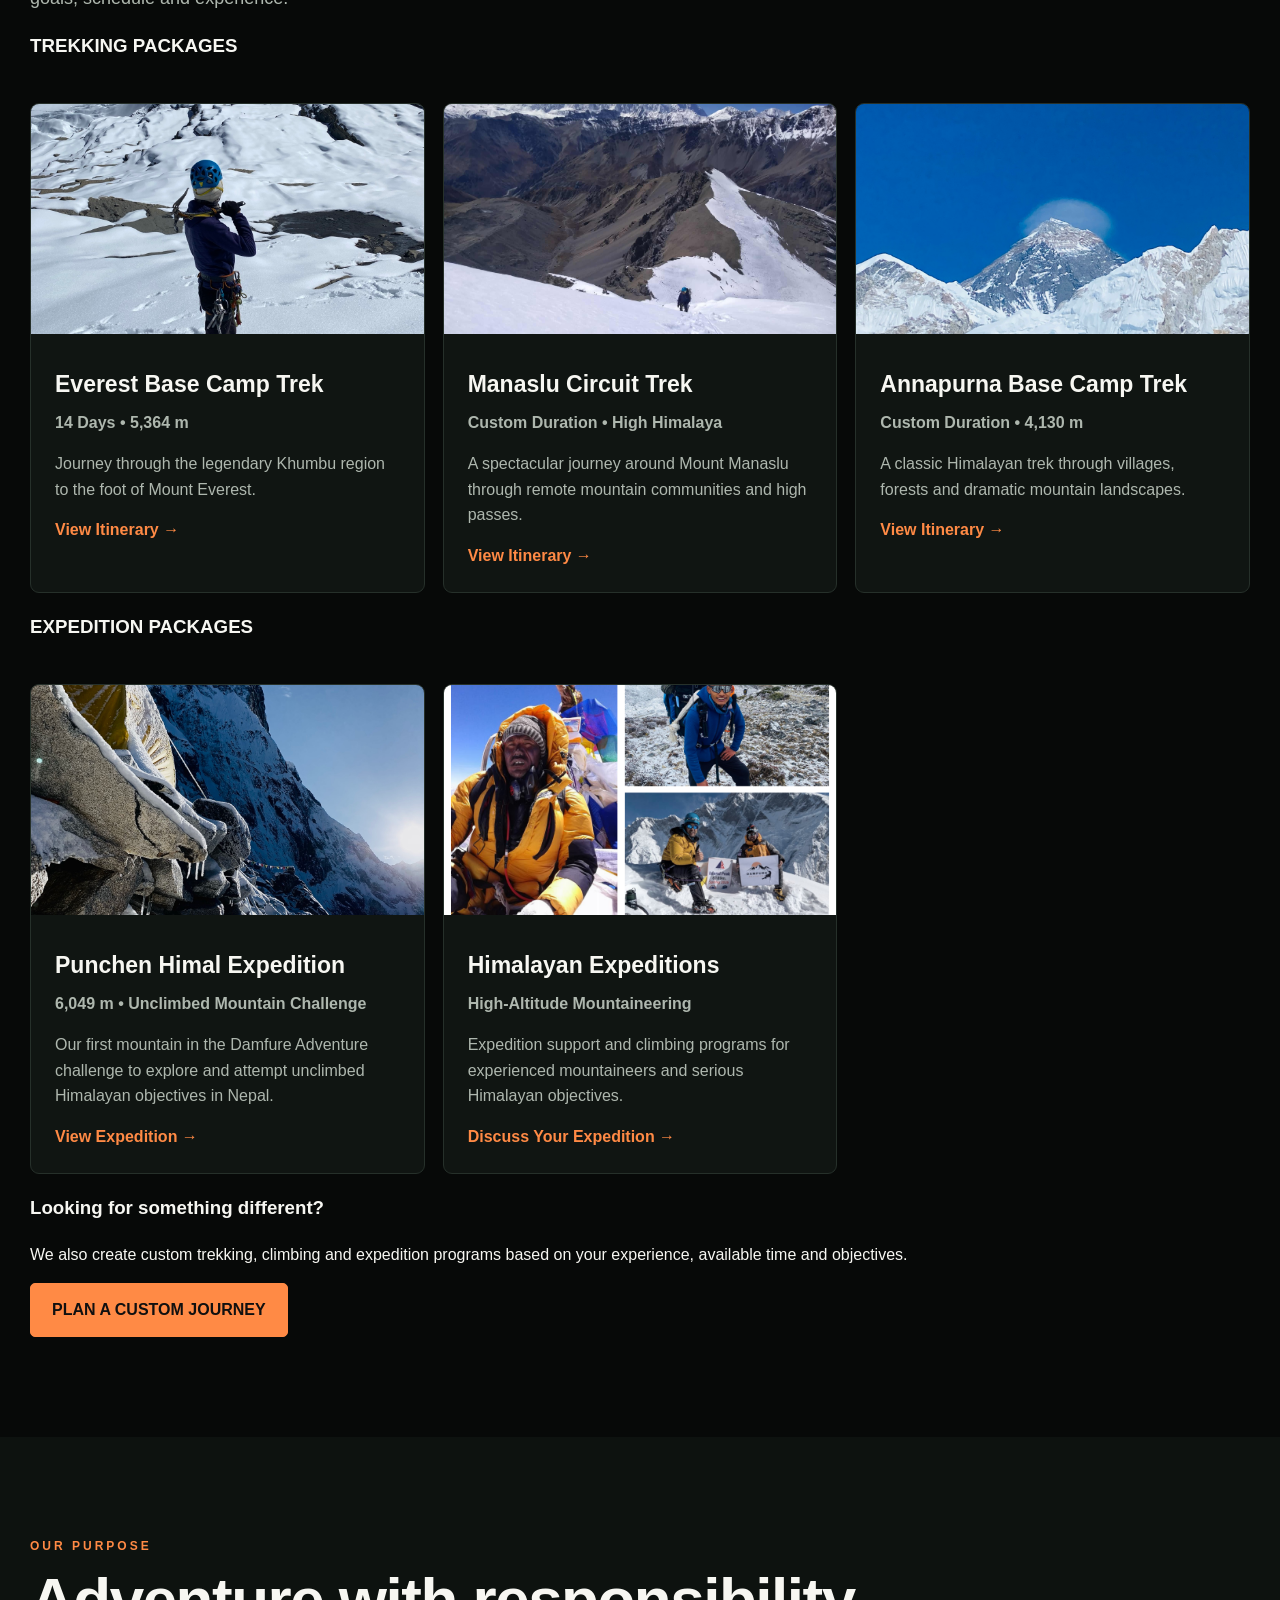
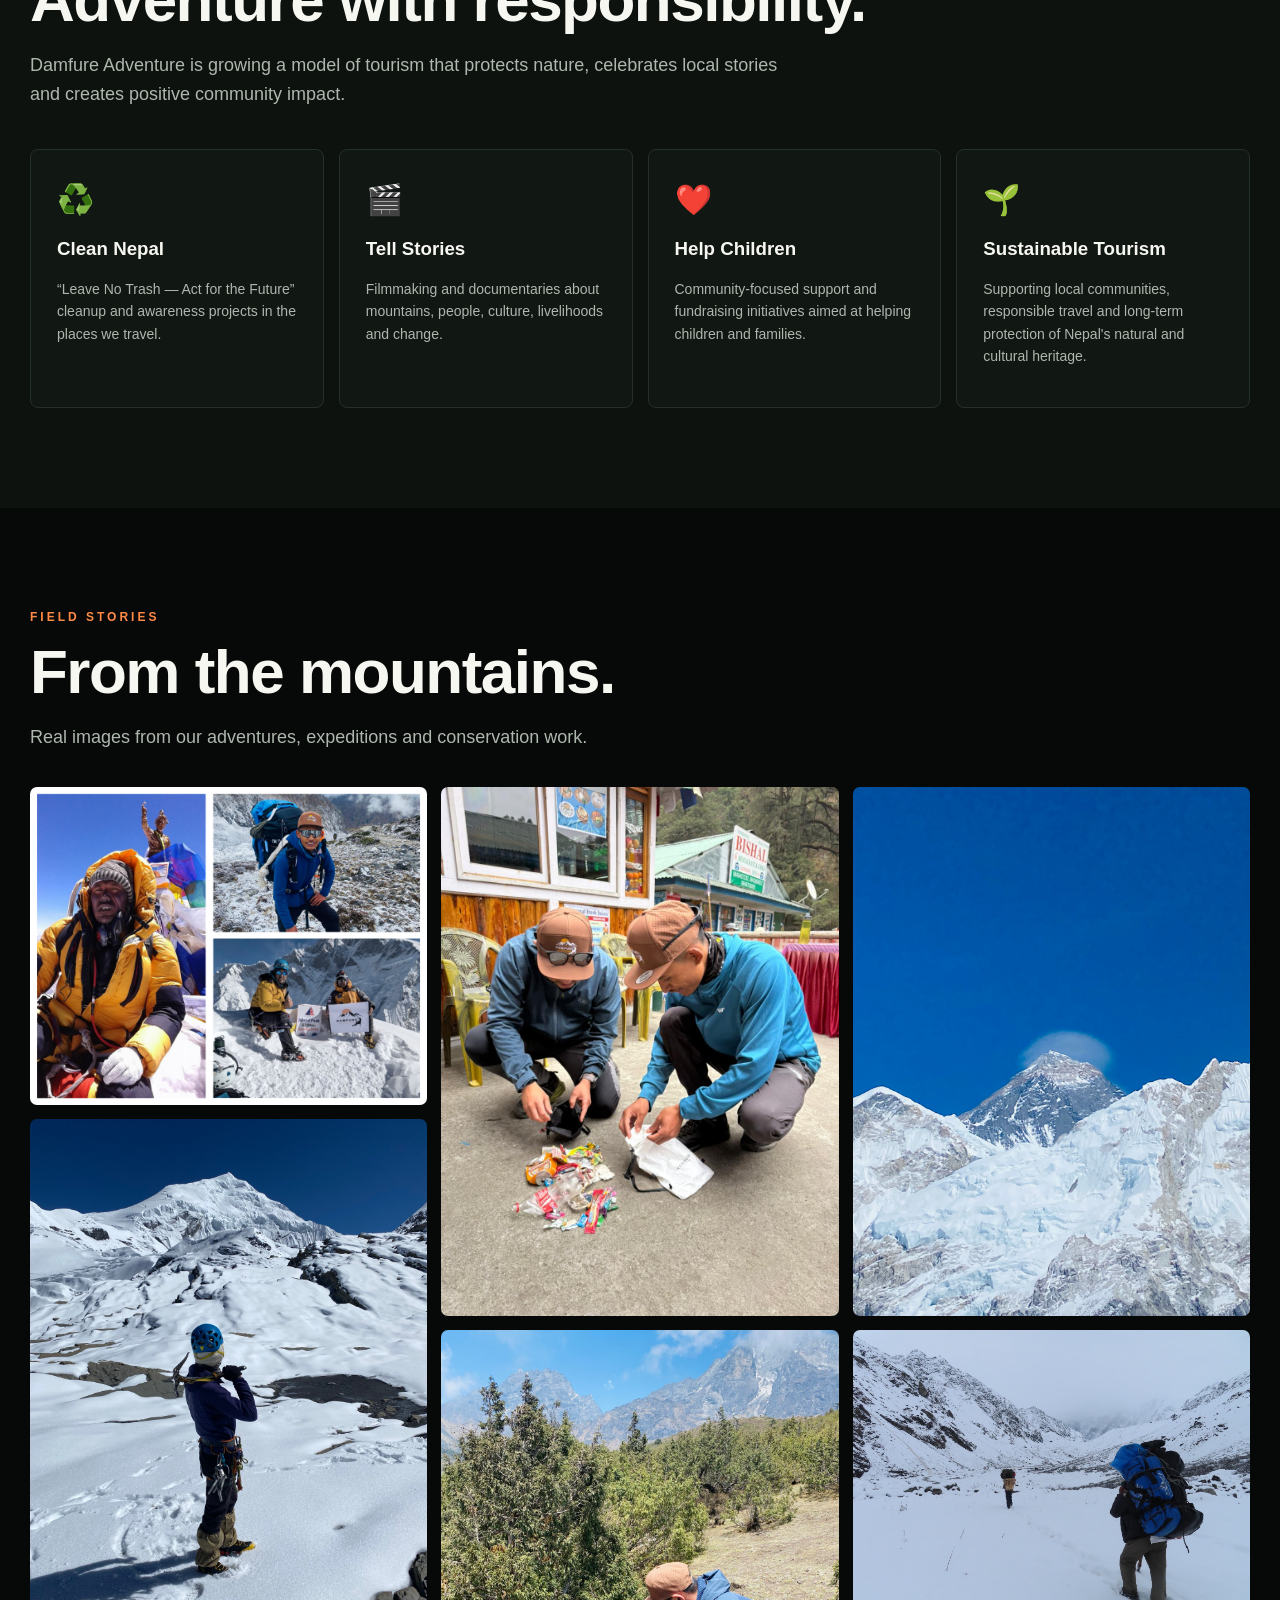
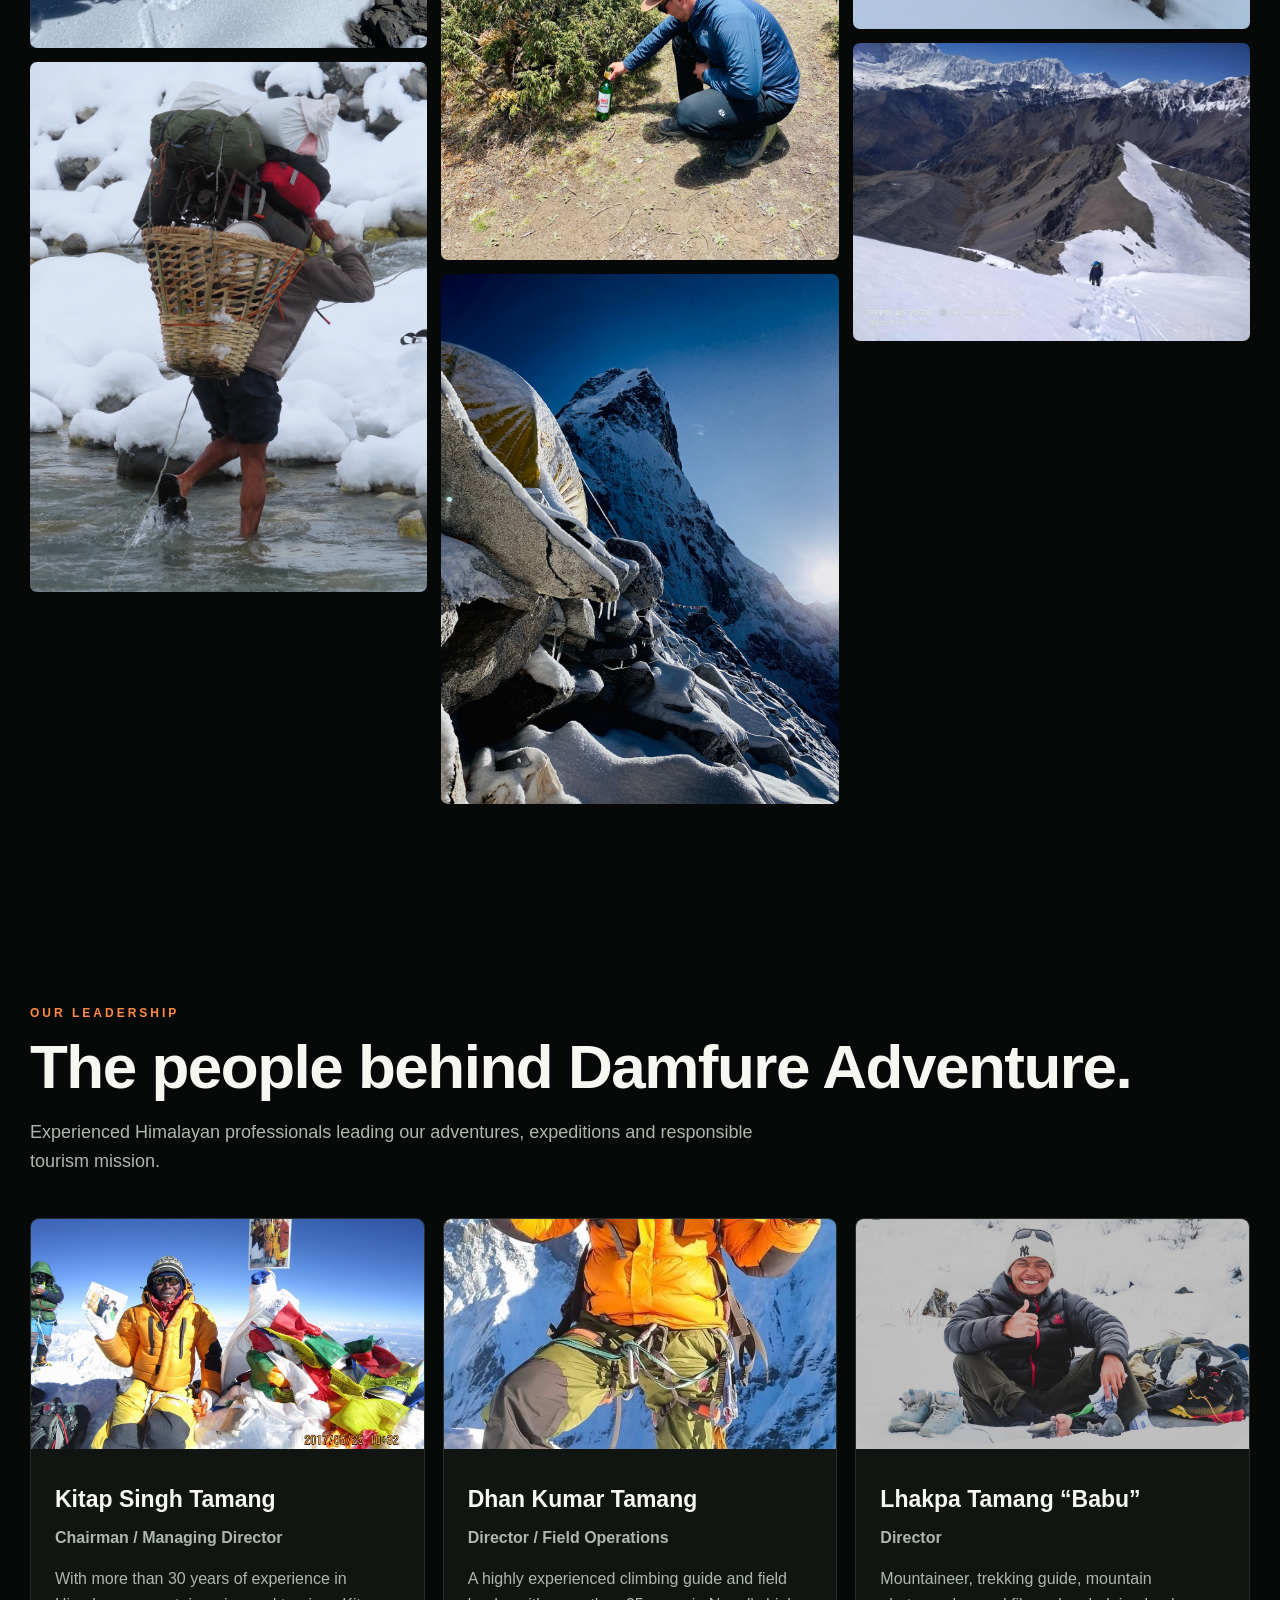
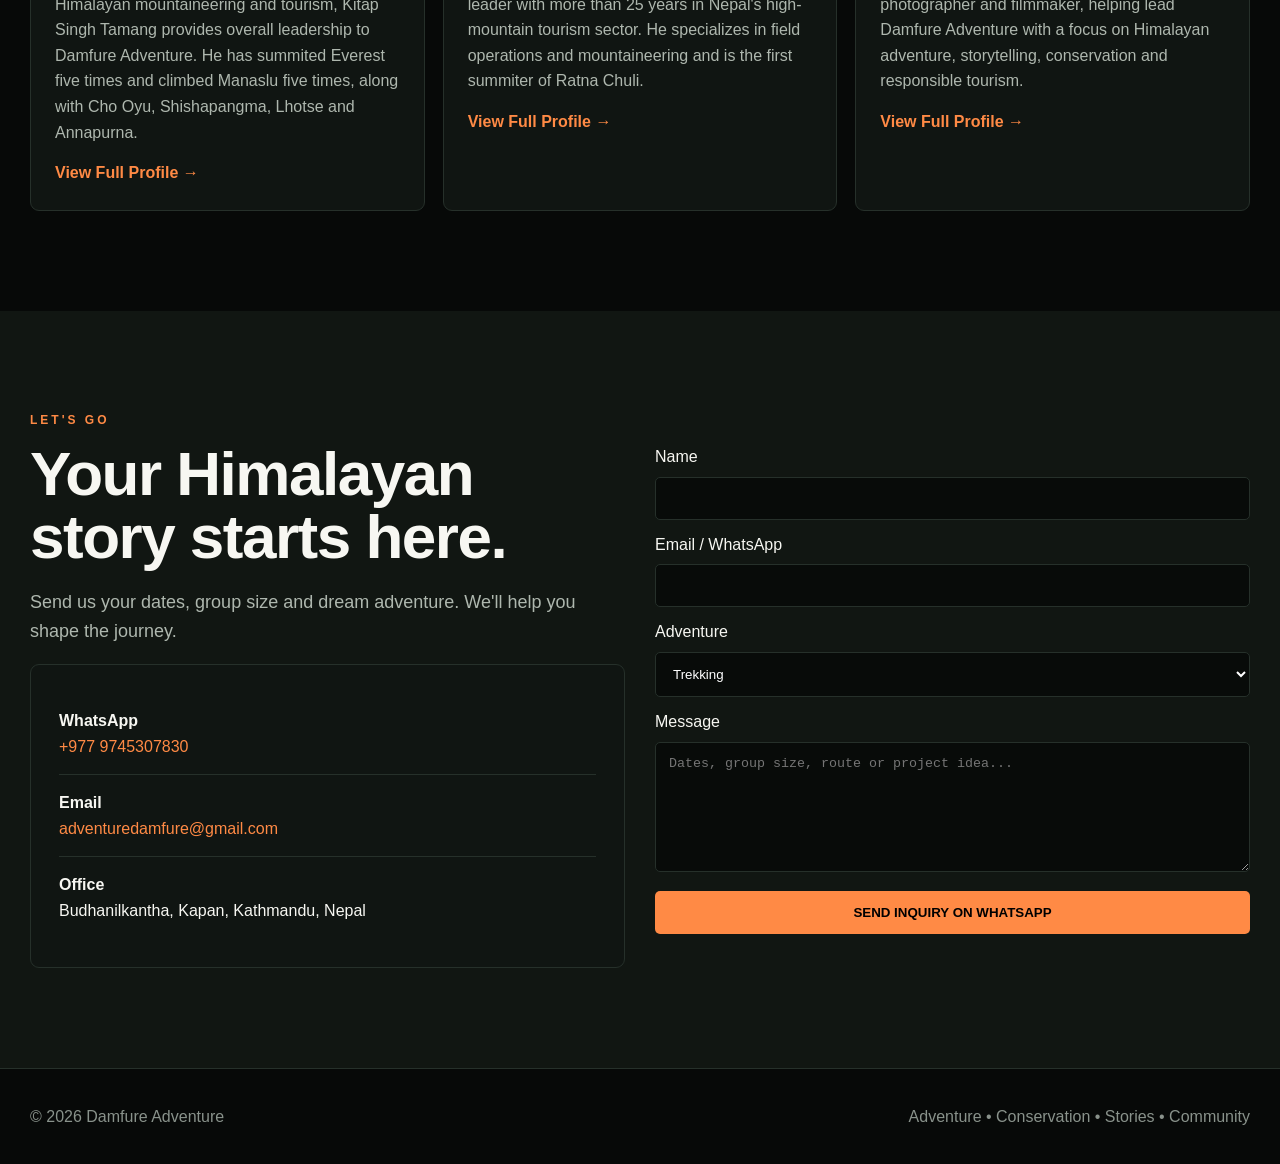
==== commit 480fade4: "Add trekking and expedition packages section Added a new section for trekking and expedition package" ====
--- a/index.html
+++ b/index.html
@@ -28,6 +28,87 @@
 <article class="card"><img class="cardimg" src="assets/assets/snow-route.jpg" alt="Himalayan trail"><div class="cardbody"><h3>Travel Support</h3><p>Practical help with hotel, ticketing and trip arrangements for Nepal journeys.</p><a class="smalllink" href="#contact">Contact us →</a></div></article>
 </div></div></section>
 
+  <section class="section" id="packages">
+<div class="wrap">
+
+<div class="kicker">TREKKING & EXPEDITIONS</div>
+<h2>Choose your Himalayan journey.</h2>
+<p class="lead">
+Explore our trekking and expedition programs, or contact us to create a journey around your goals, schedule and experience.
+</p>
+
+<h3 class="package-title">TREKKING PACKAGES</h3>
+
+<div class="grid">
+
+<article class="card">
+<img class="cardimg" src="assets/assets/expedition.jpg" alt="Everest Base Camp Trek">
+<div class="cardbody">
+<h3>Everest Base Camp Trek</h3>
+<p><strong>14 Days • 5,364 m</strong></p>
+<p>Journey through the legendary Khumbu region to the foot of Mount Everest.</p>
+<a class="smalllink" href="everest-base-camp-trek.html">View Itinerary →</a>
+</div>
+</article>
+
+<article class="card">
+<img class="cardimg" src="assets/assets/himalaya-view.jpg" alt="Manaslu Circuit Trek">
+<div class="cardbody">
+<h3>Manaslu Circuit Trek</h3>
+<p><strong>Custom Duration • High Himalaya</strong></p>
+<p>A spectacular journey around Mount Manaslu through remote mountain communities and high passes.</p>
+<a class="smalllink" href="manaslu-circuit-trek.html">View Itinerary →</a>
+</div>
+</article>
+
+<article class="card">
+<img class="cardimg" src="assets/assets/snow-route.jpg" alt="Annapurna Base Camp Trek">
+<div class="cardbody">
+<h3>Annapurna Base Camp Trek</h3>
+<p><strong>Custom Duration • 4,130 m</strong></p>
+<p>A classic Himalayan trek through villages, forests and dramatic mountain landscapes.</p>
+<a class="smalllink" href="annapurna-base-camp-trek.html">View Itinerary →</a>
+</div>
+</article>
+
+</div>
+
+<h3 class="package-title">EXPEDITION PACKAGES</h3>
+
+<div class="grid">
+
+<article class="card">
+<img class="cardimg" src="assets/assets/high-himalaya.jpg" alt="Punchen Himal Expedition">
+<div class="cardbody">
+<h3>Punchen Himal Expedition</h3>
+<p><strong>6,049 m • Unclimbed Mountain Challenge</strong></p>
+<p>Our first mountain in the Damfure Adventure challenge to explore and attempt unclimbed Himalayan objectives in Nepal.</p>
+<a class="smalllink" href="punchen-himal-expedition.html">View Expedition →</a>
+</div>
+</article>
+
+<article class="card">
+<img class="cardimg" src="assets/assets/Summit push.PNG" alt="Himalayan Expedition">
+<div class="cardbody">
+<h3>Himalayan Expeditions</h3>
+<p><strong>High-Altitude Mountaineering</strong></p>
+<p>Expedition support and climbing programs for experienced mountaineers and serious Himalayan objectives.</p>
+<a class="smalllink" href="#contact">Discuss Your Expedition →</a>
+</div>
+</article>
+
+</div>
+
+<div class="package-cta">
+<h3>Looking for something different?</h3>
+<p>
+We also create custom trekking, climbing and expedition programs based on your experience, available time and objectives.
+</p>
+<a class="btn primary" href="#contact">PLAN A CUSTOM JOURNEY</a>
+</div>
+
+</div>
+</section>
 <section class="section impact" id="impact"><div class="wrap"><div class="kicker">OUR PURPOSE</div><h2>Adventure with responsibility.</h2><p class="lead">Damfure Adventure is growing a model of tourism that protects nature, celebrates local stories and creates positive community impact.</p>
 <div class="impactgrid">
 <div class="impactcard"><div class="icon">♻️</div><h3>Clean Nepal</h3><p>“Leave No Trash — Act for the Future” cleanup and awareness projects in the places we travel.</p></div>
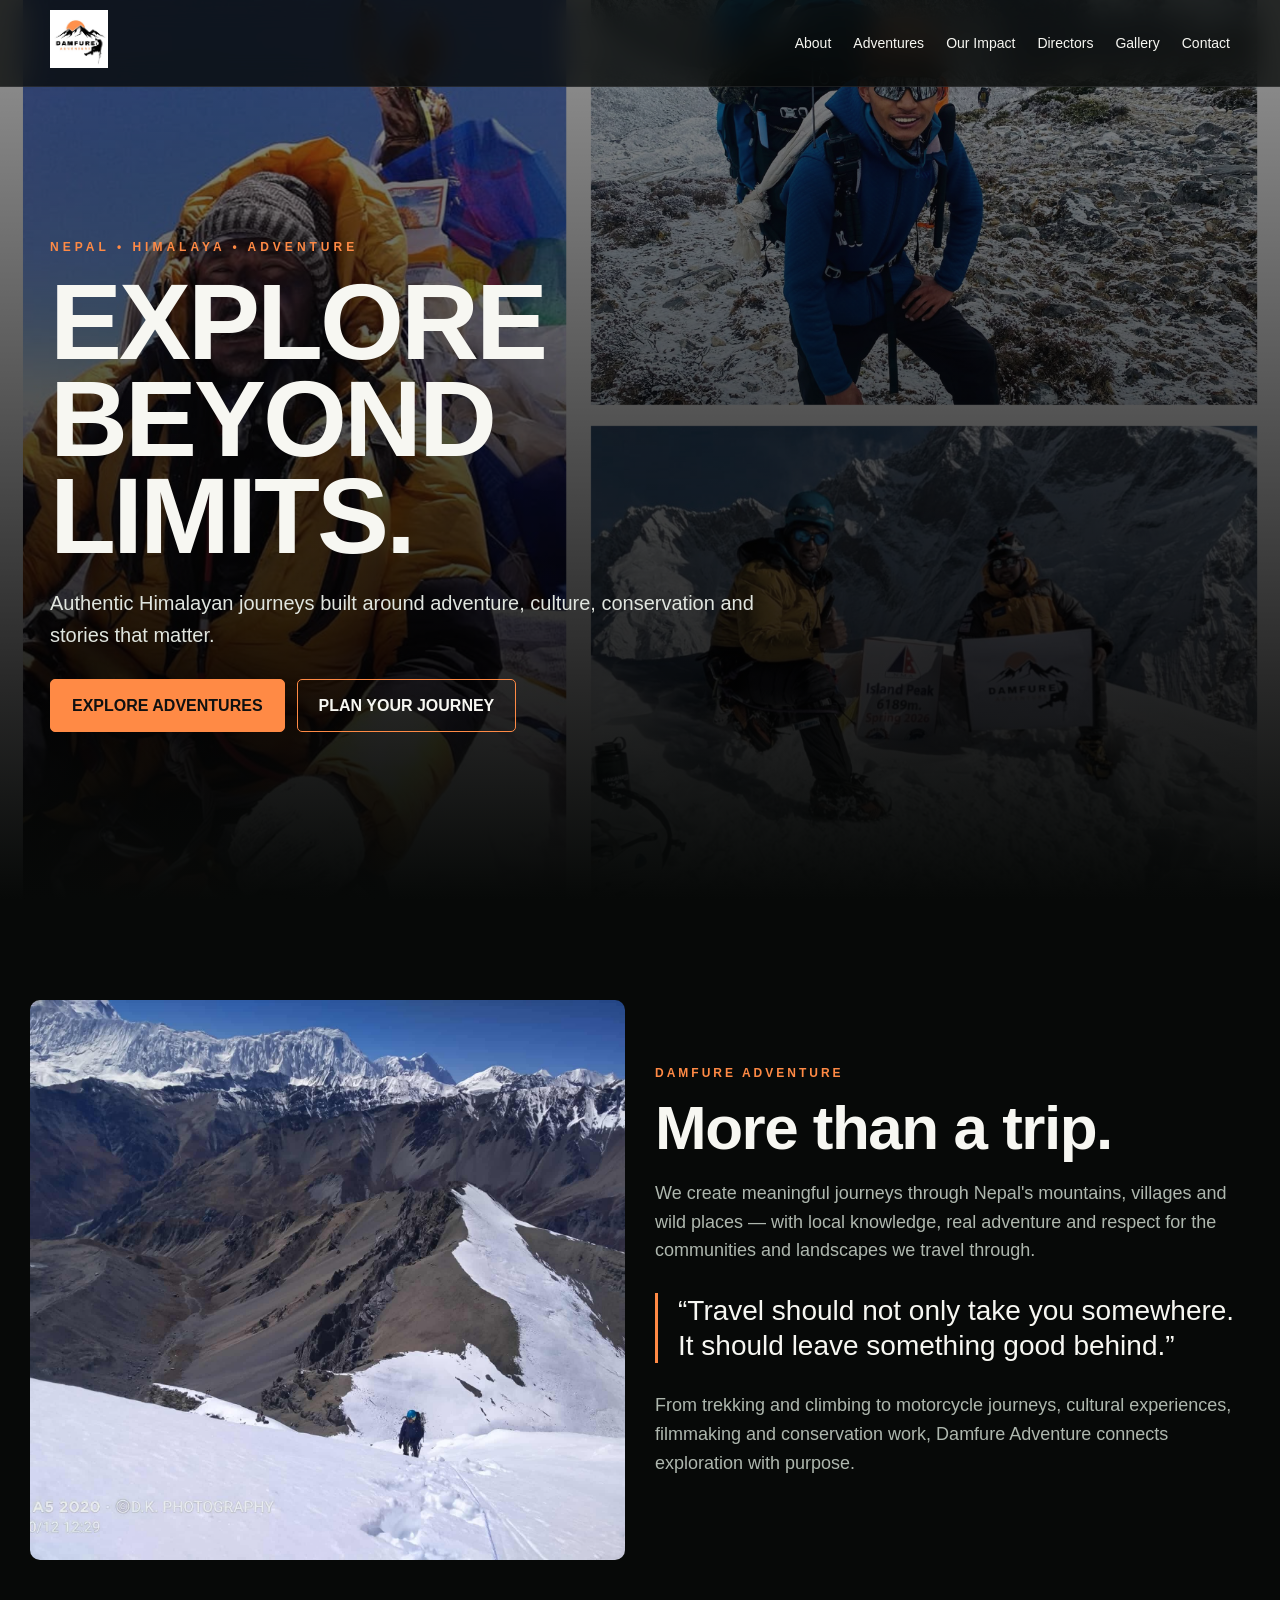
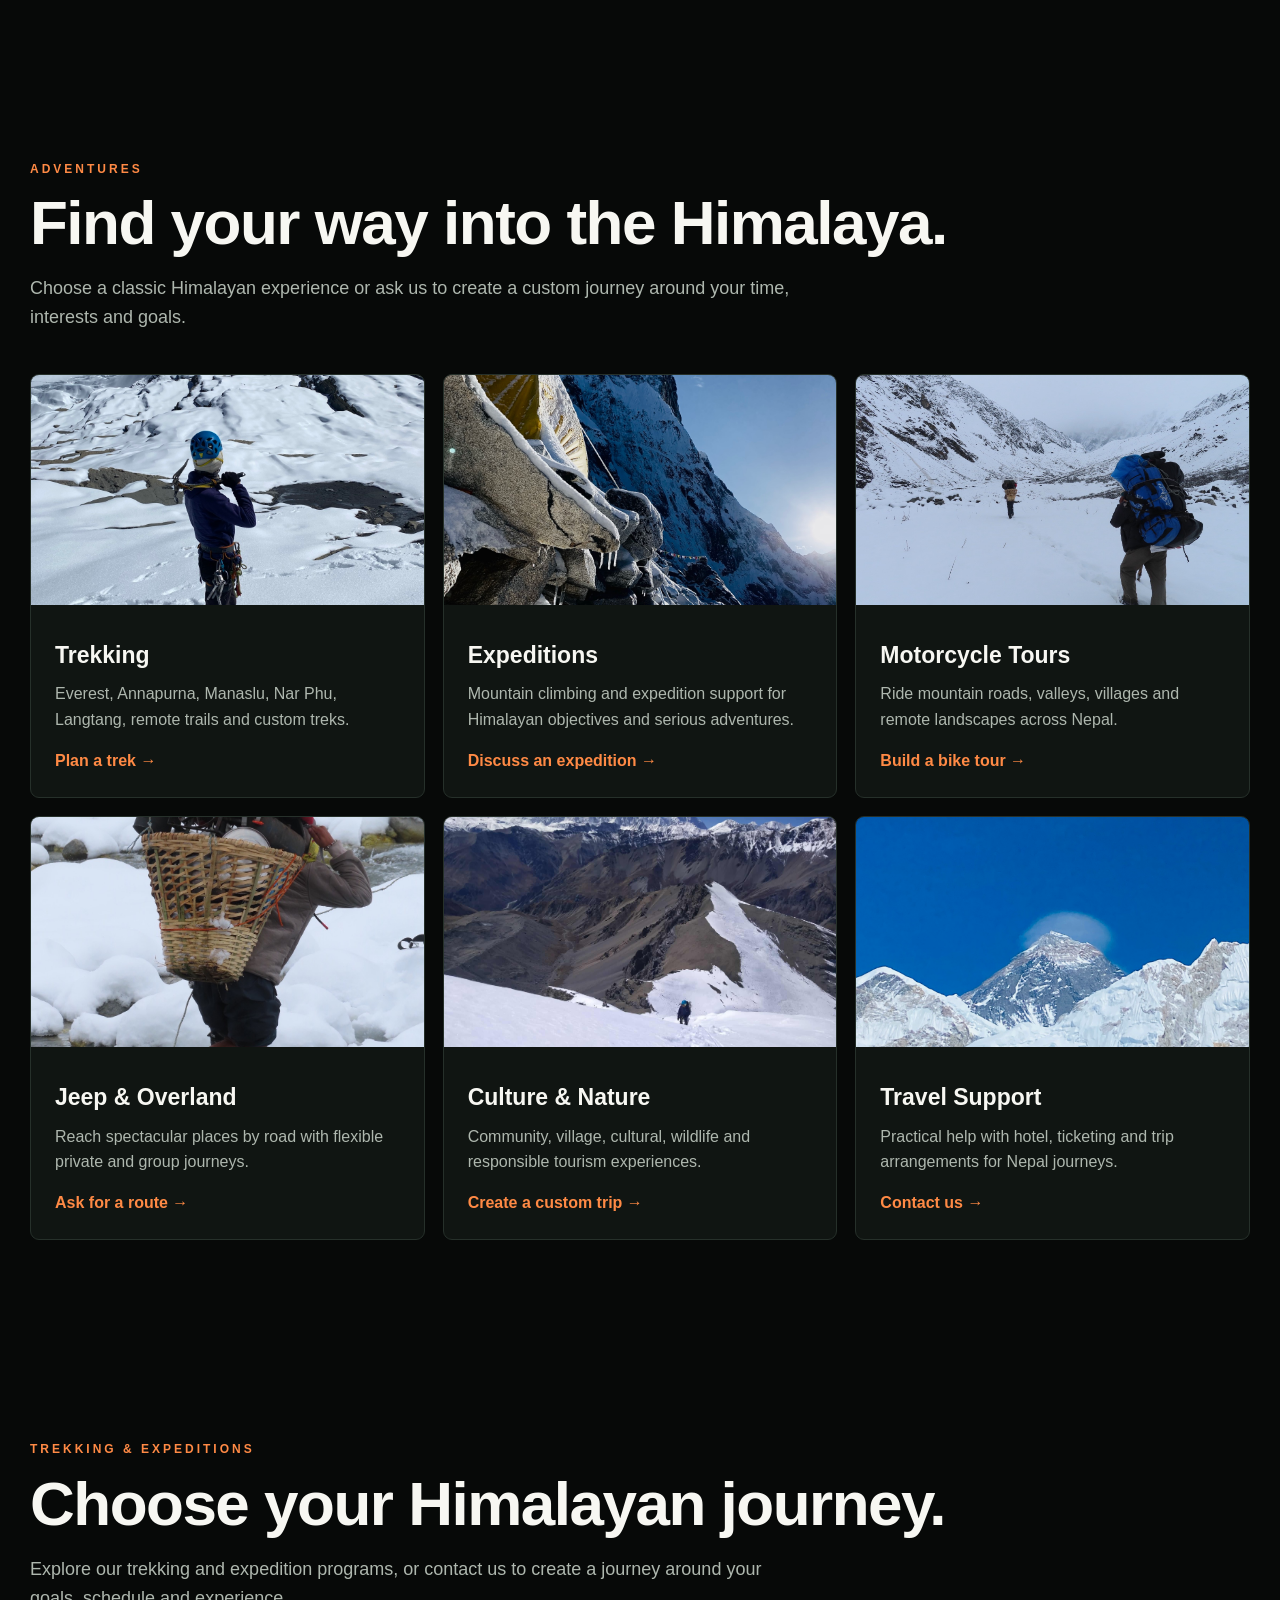
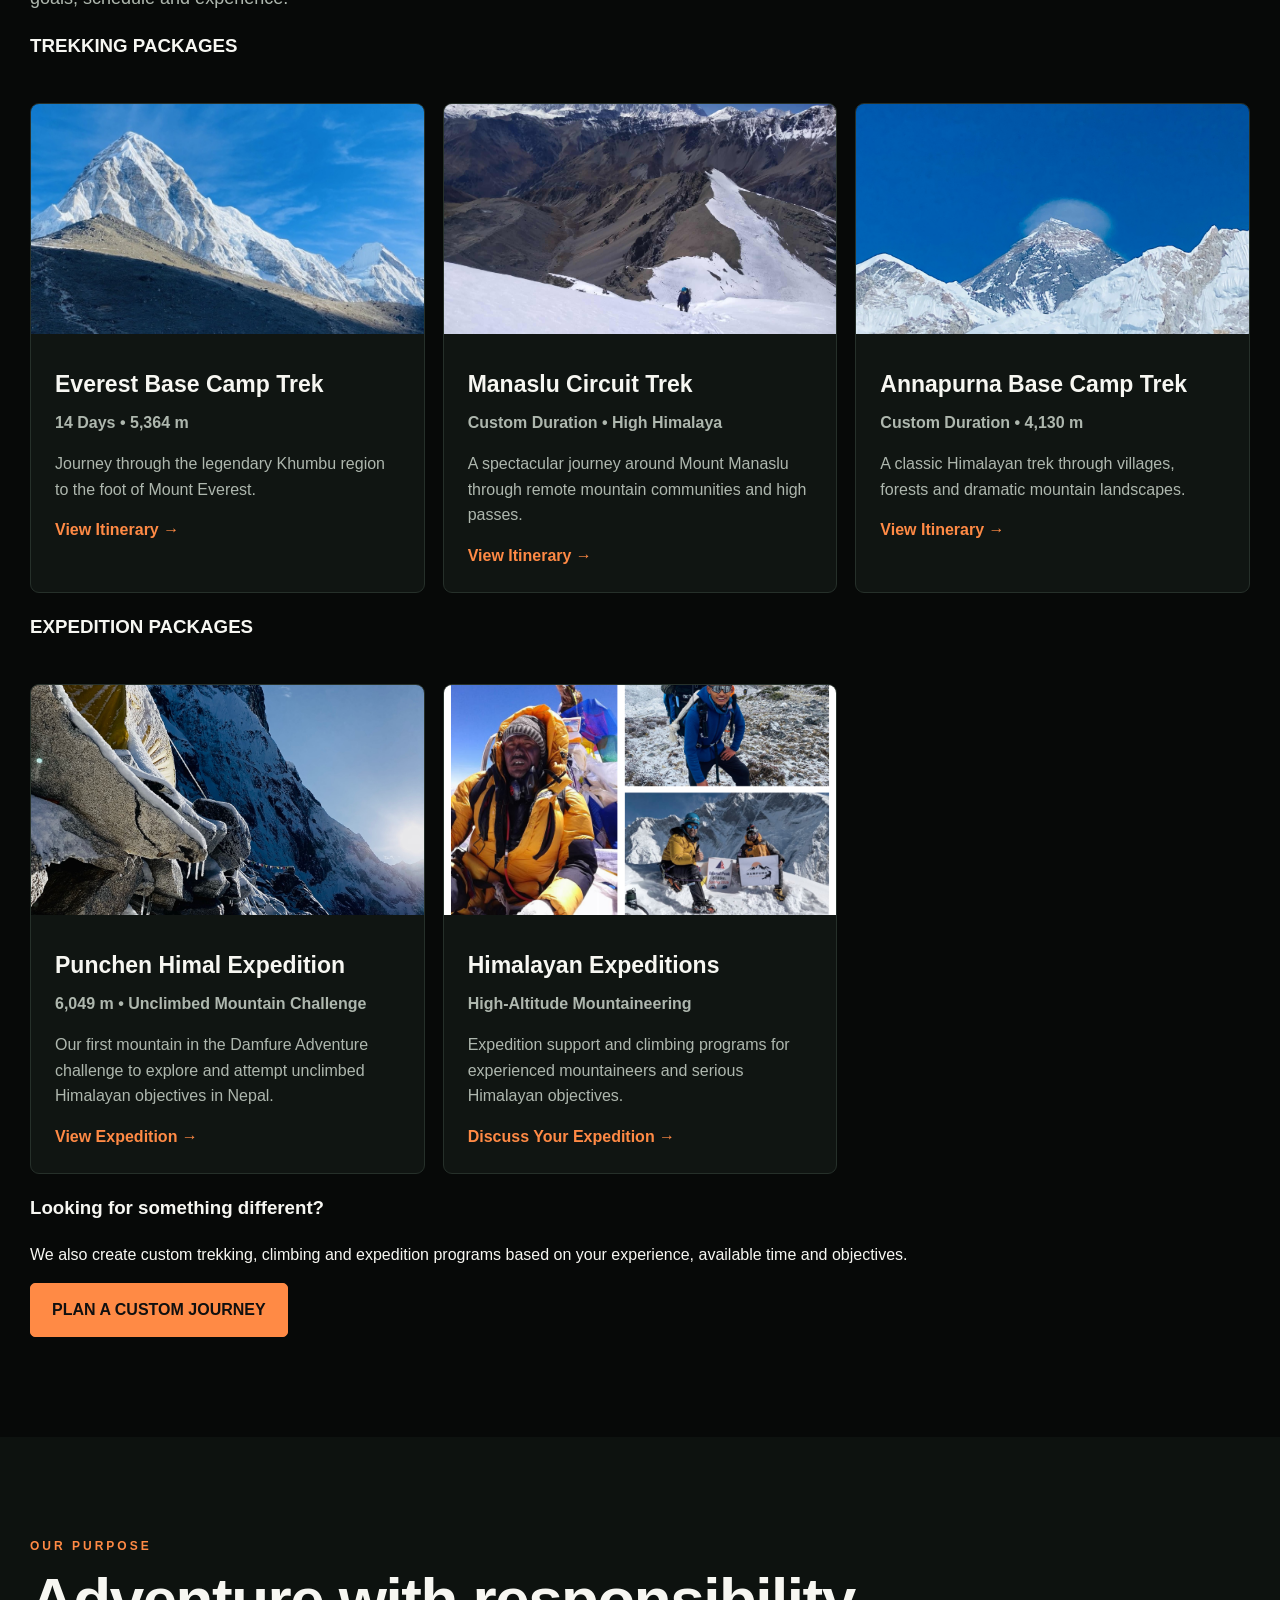
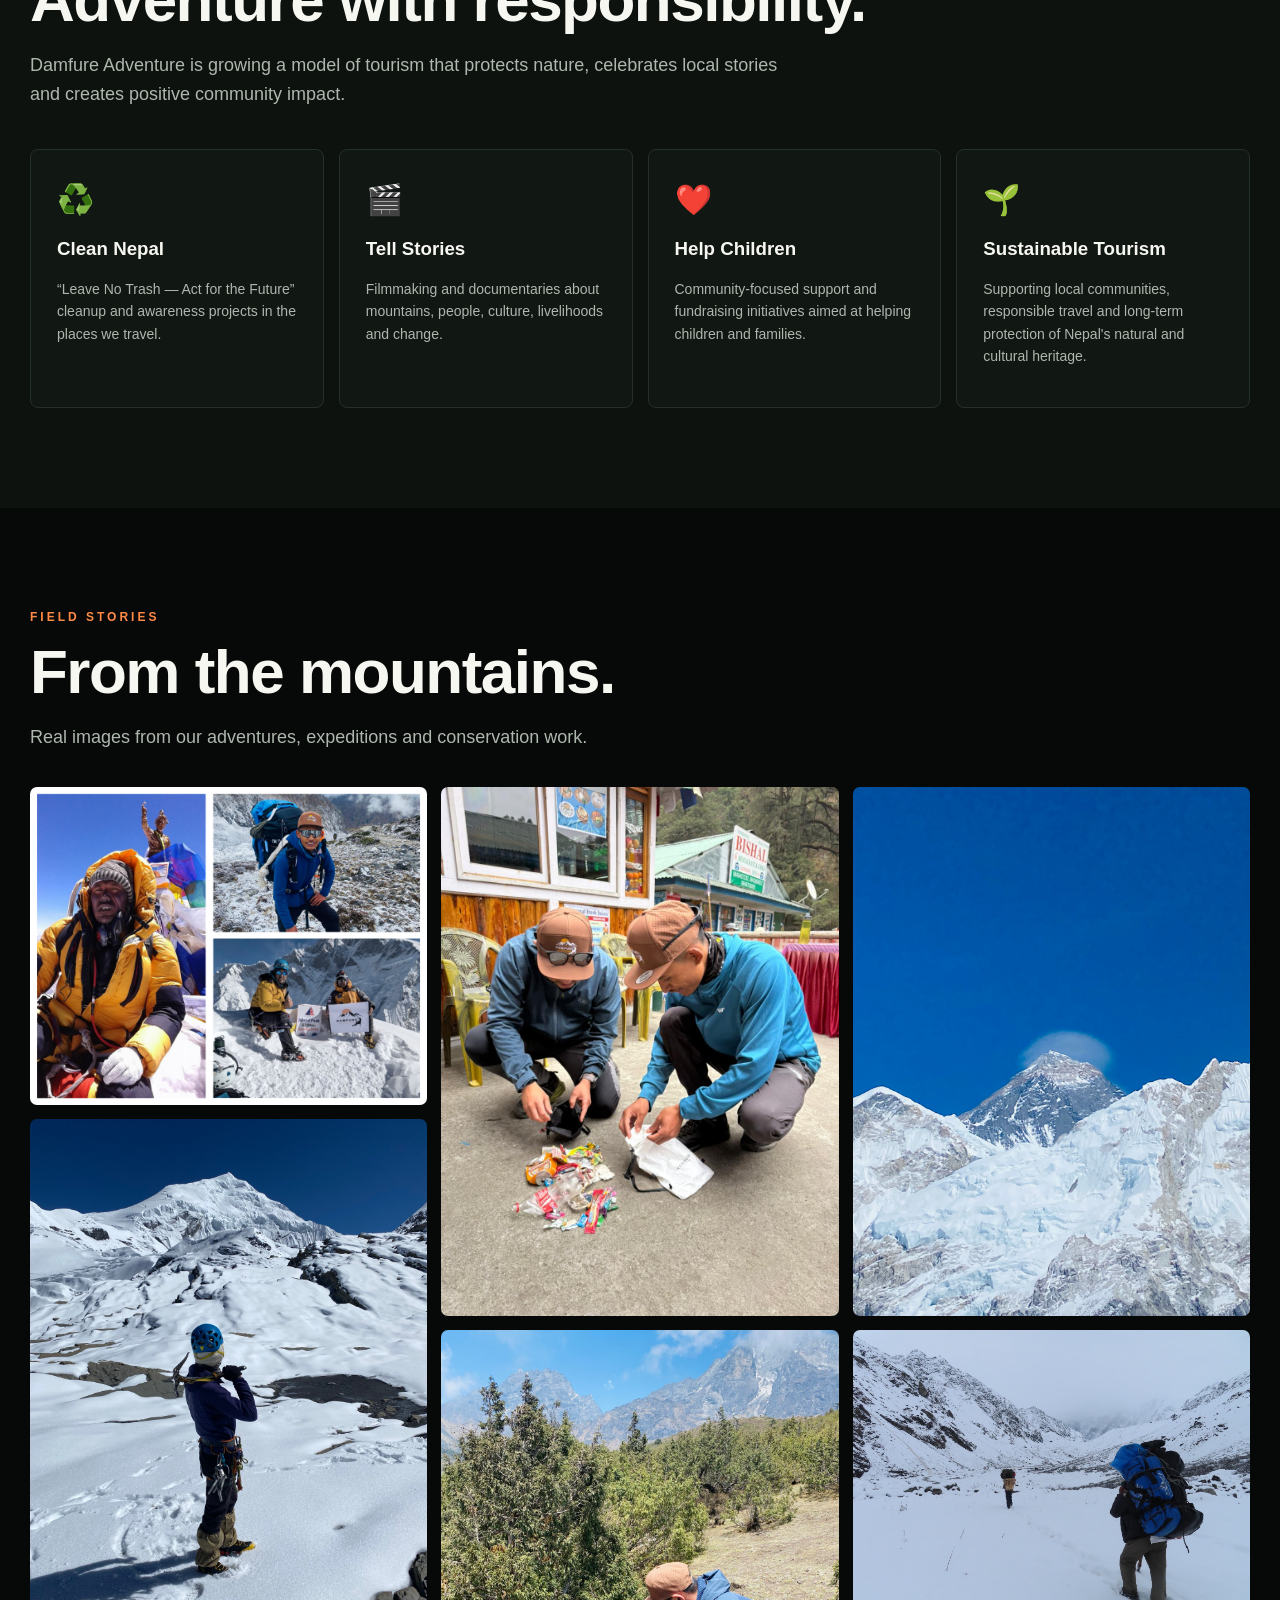
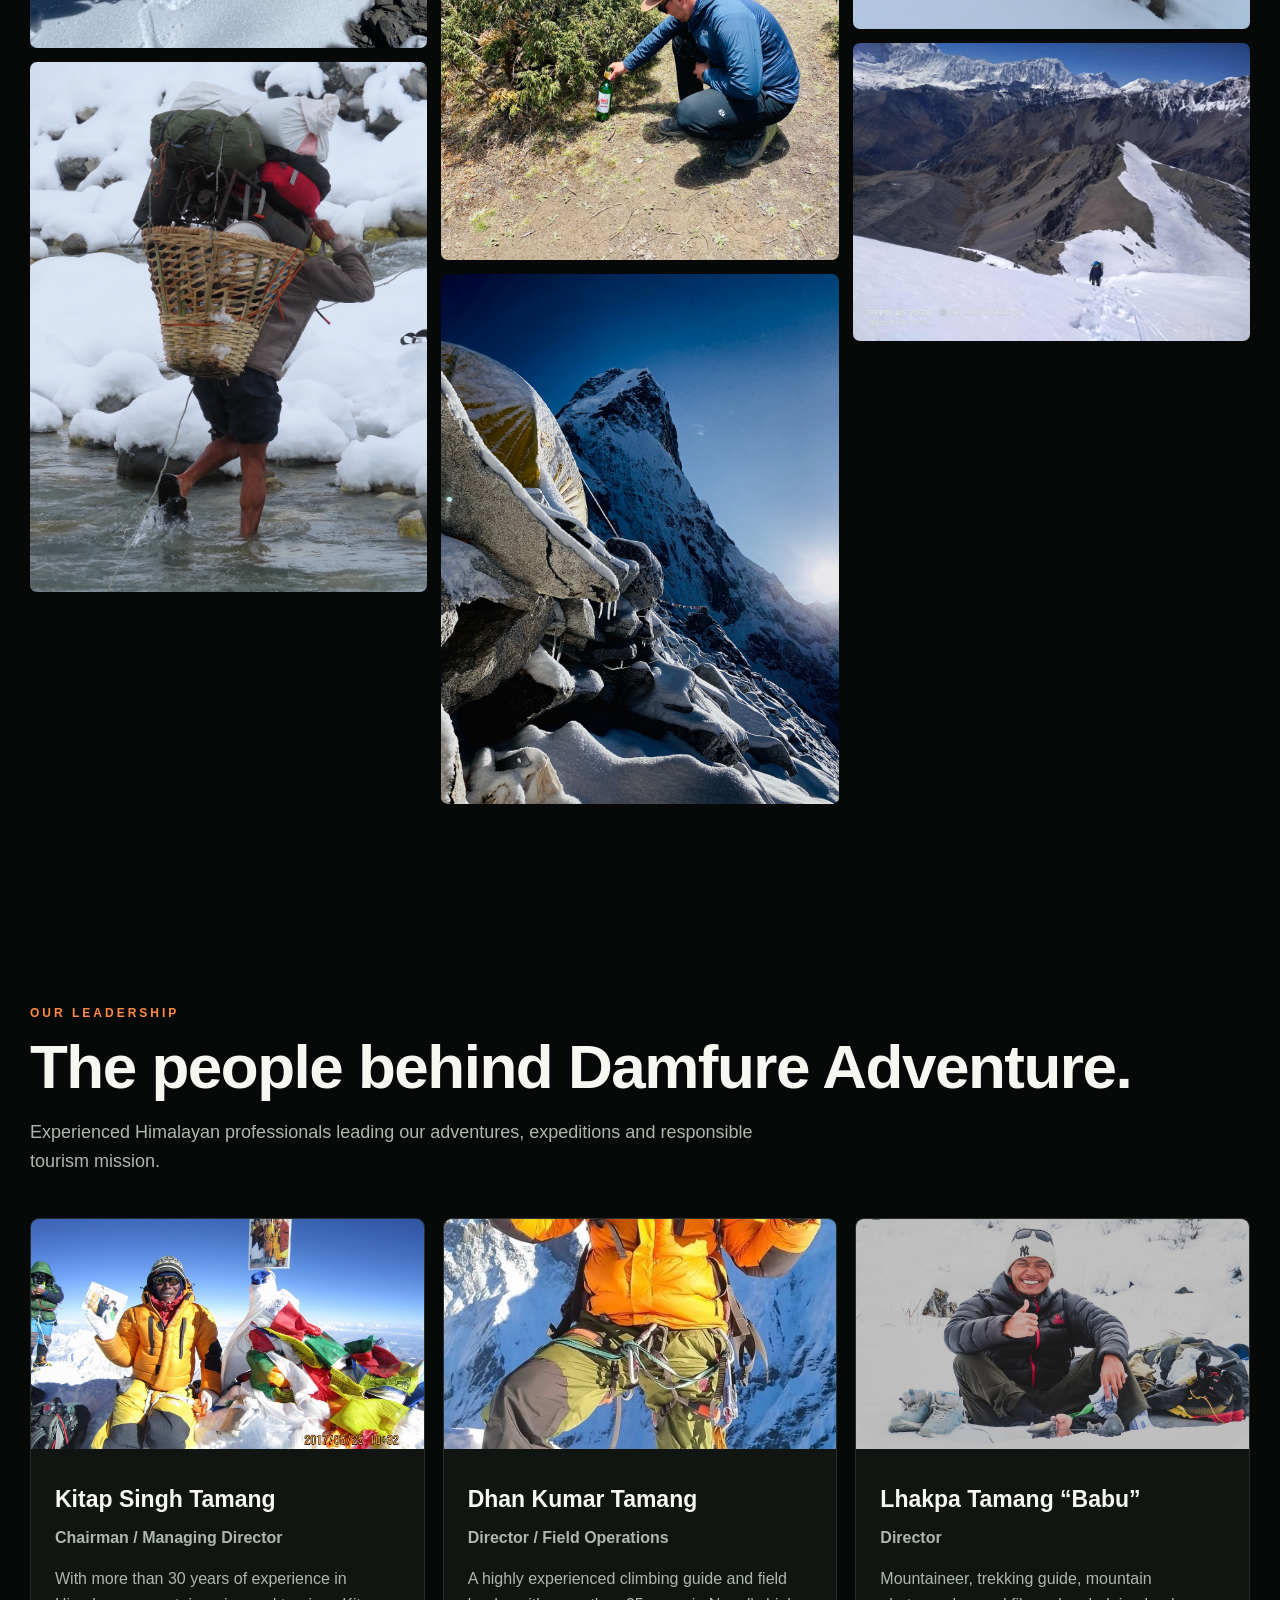
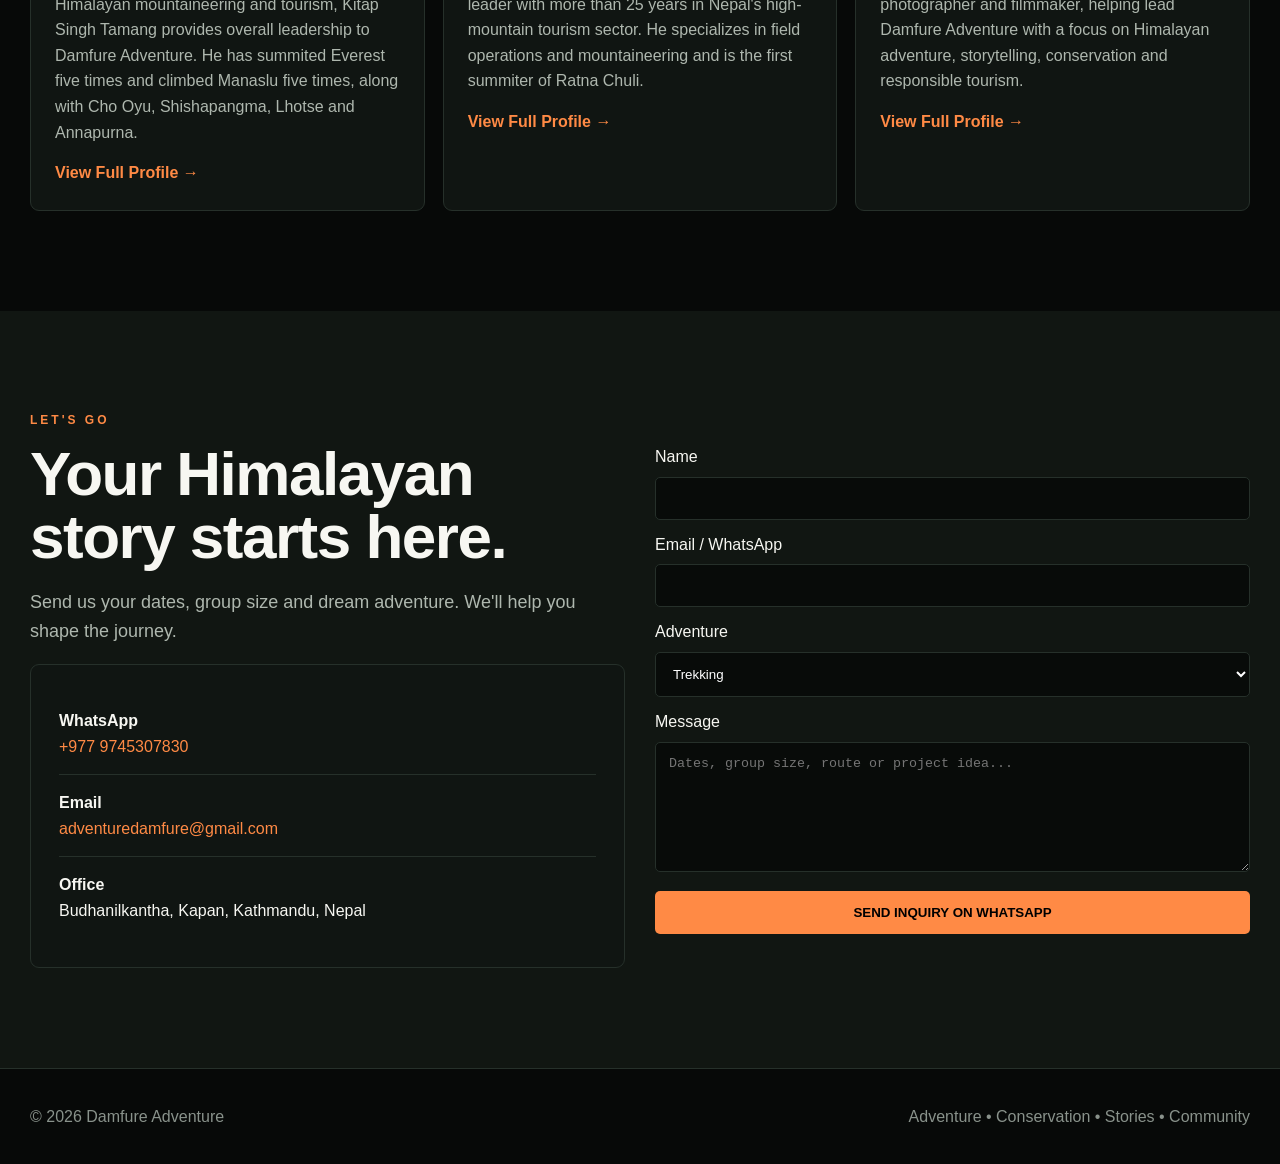
==== commit 0cb4a543: "Update image source for Everest Base Camp Trek" ====
--- a/index.html
+++ b/index.html
@@ -42,7 +42,7 @@
 <div class="grid">
 
 <article class="card">
-<img class="cardimg" src="assets/assets/expedition.jpg" alt="Everest Base Camp Trek">
+<img class="cardimg" src="ebc-hero.jpg" alt="Everest Base Camp Trek">
 <div class="cardbody">
 <h3>Everest Base Camp Trek</h3>
 <p><strong>14 Days • 5,364 m</strong></p>
